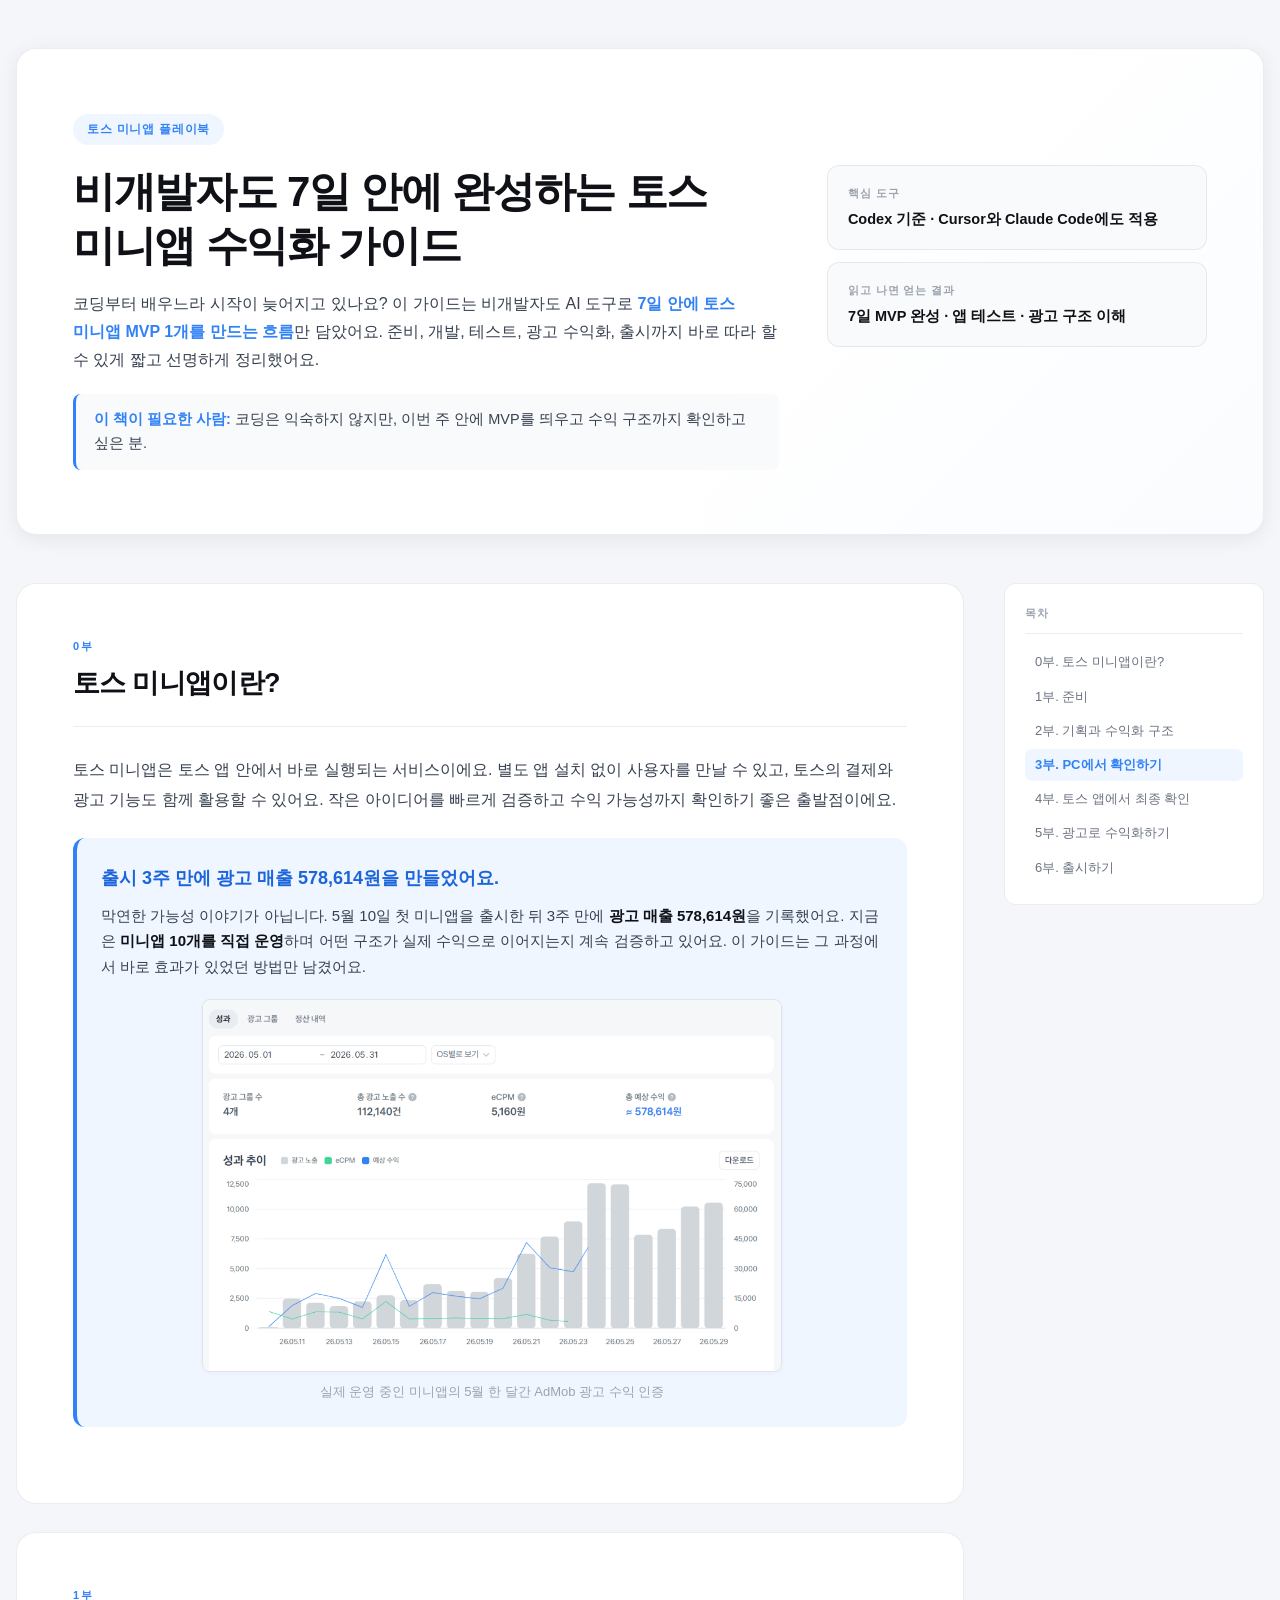
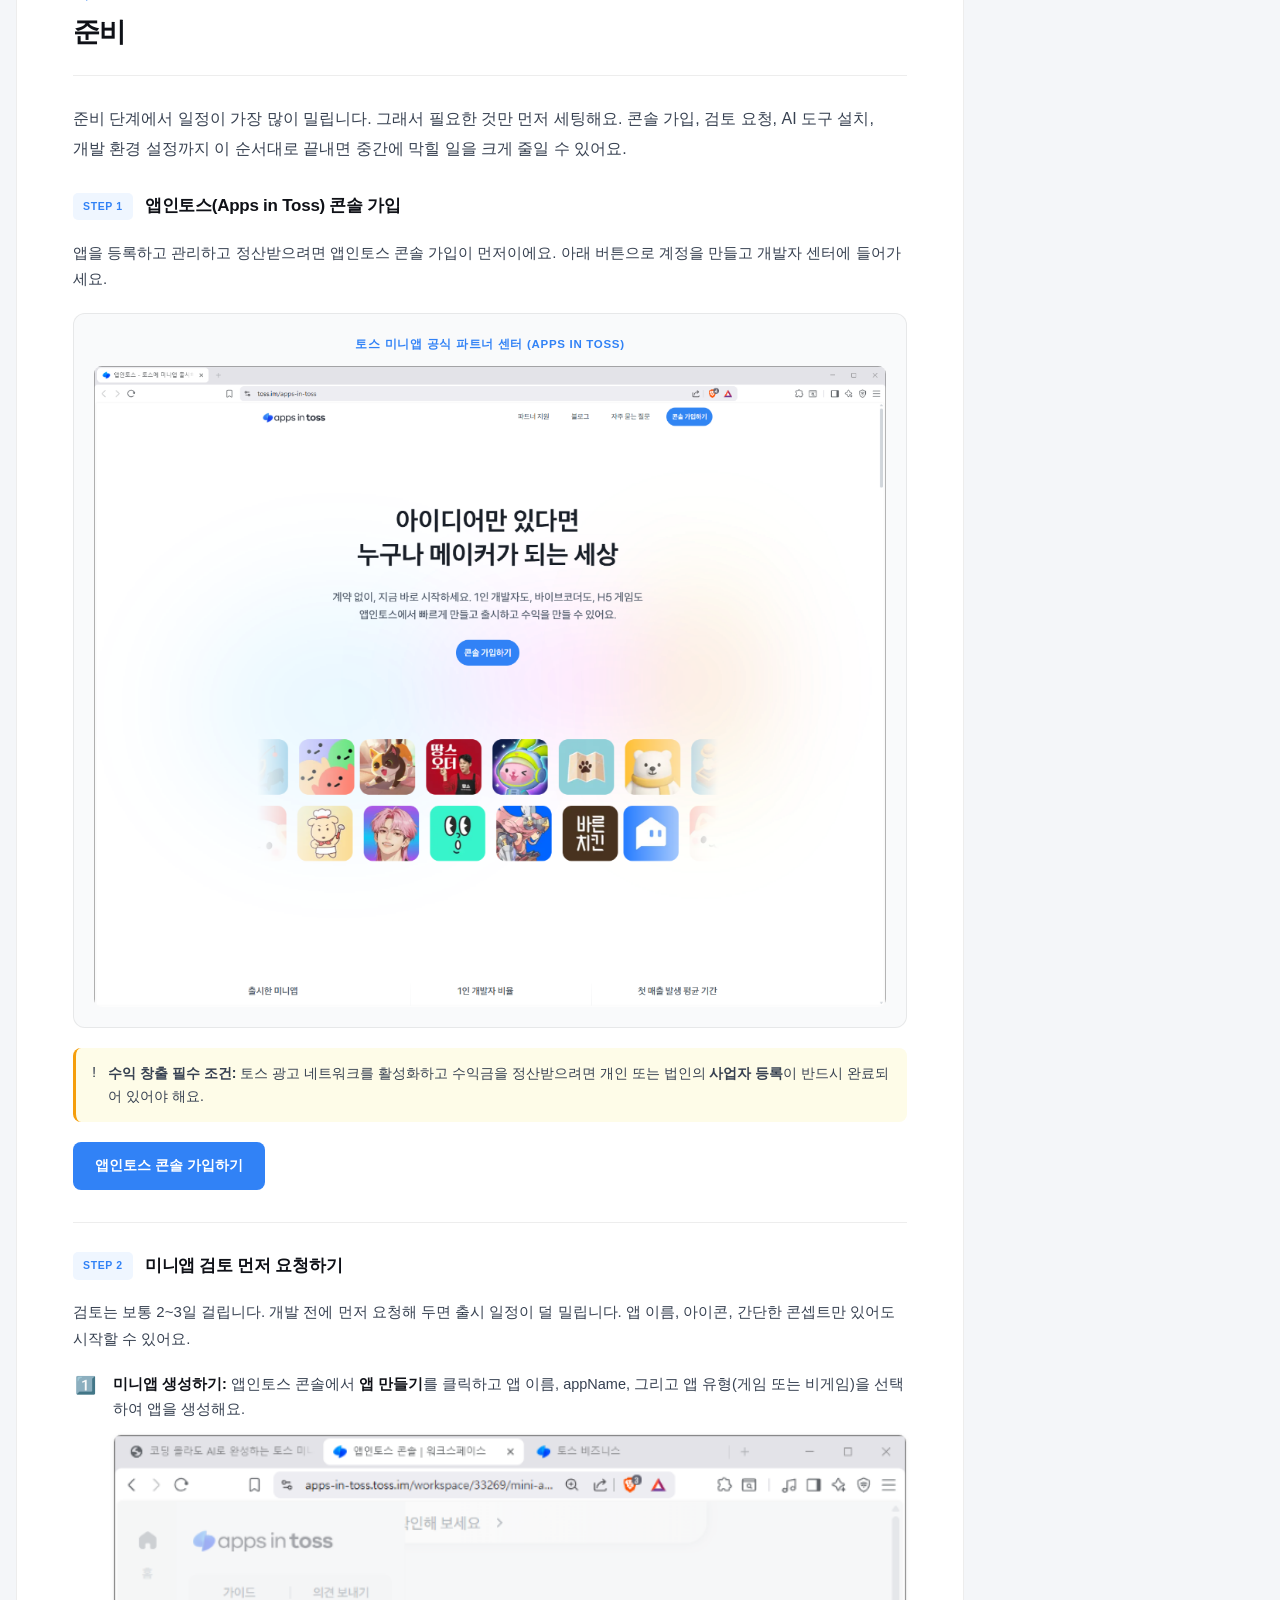
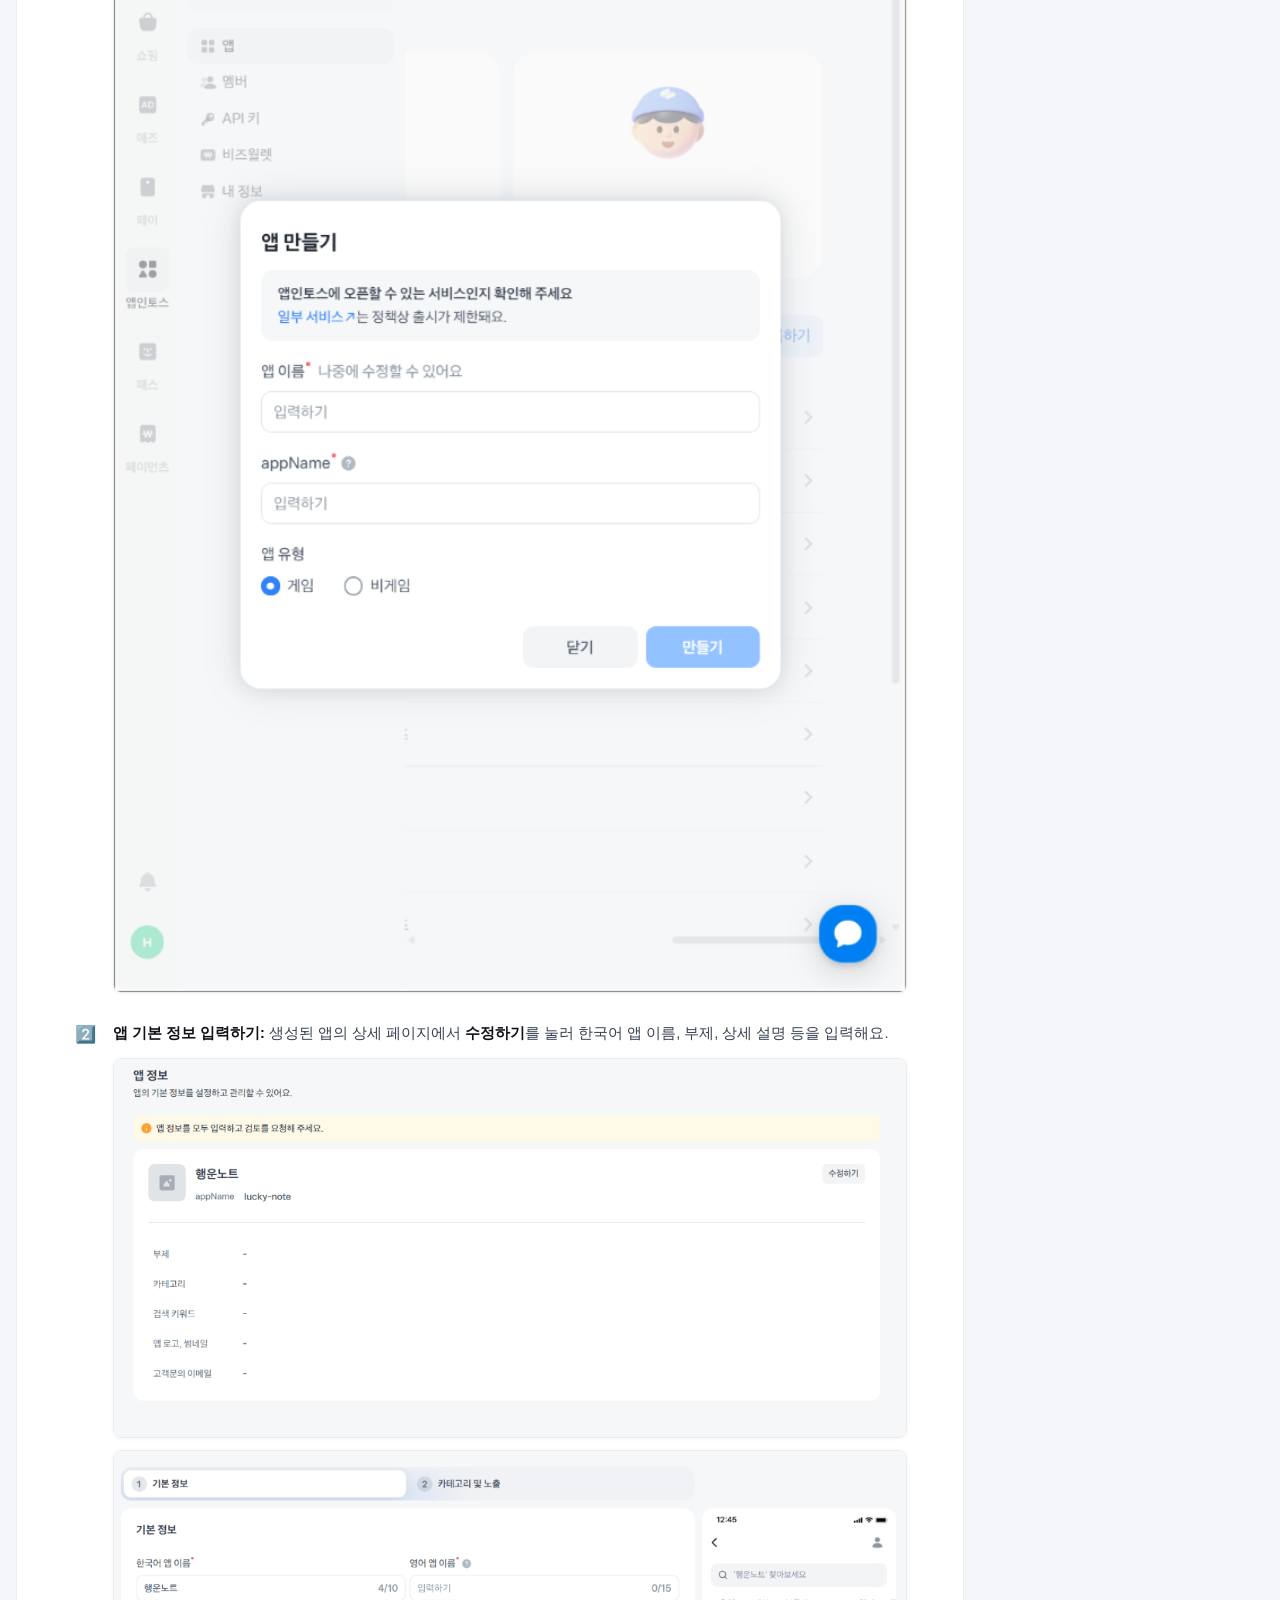
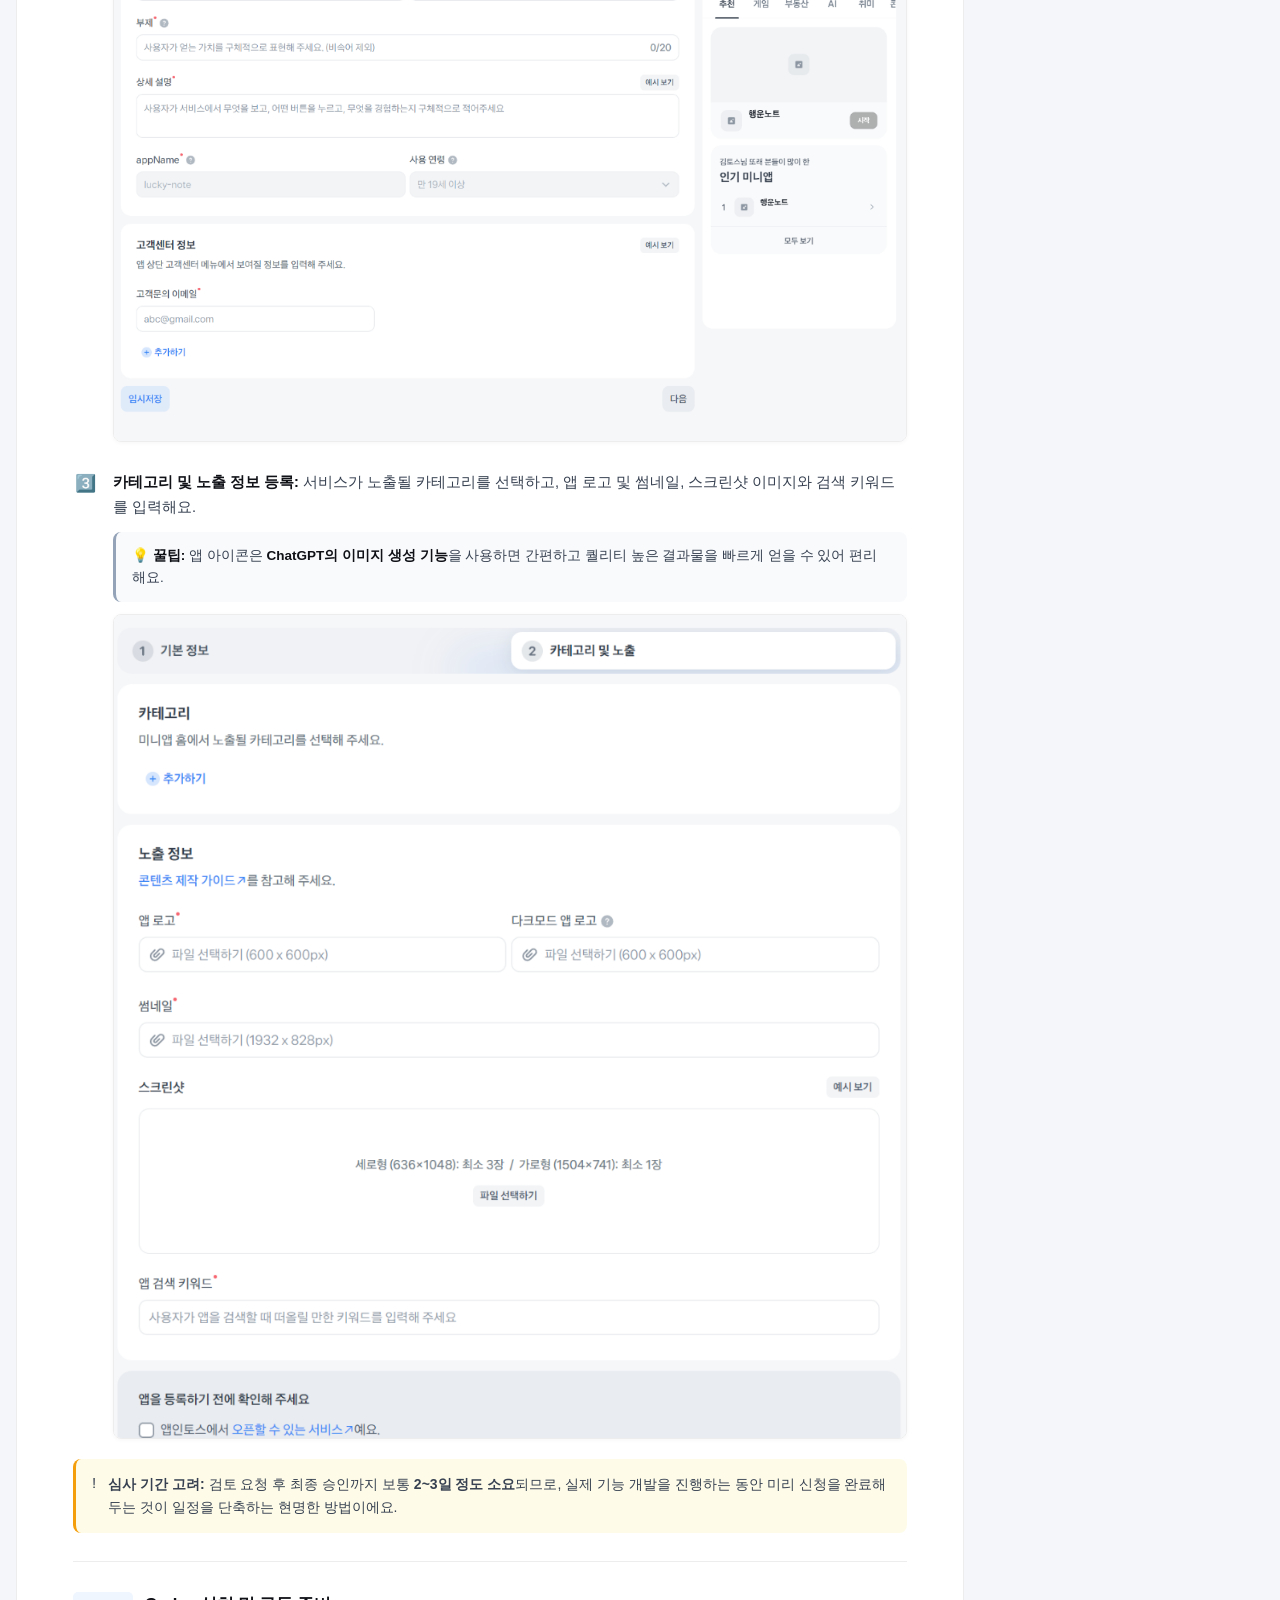
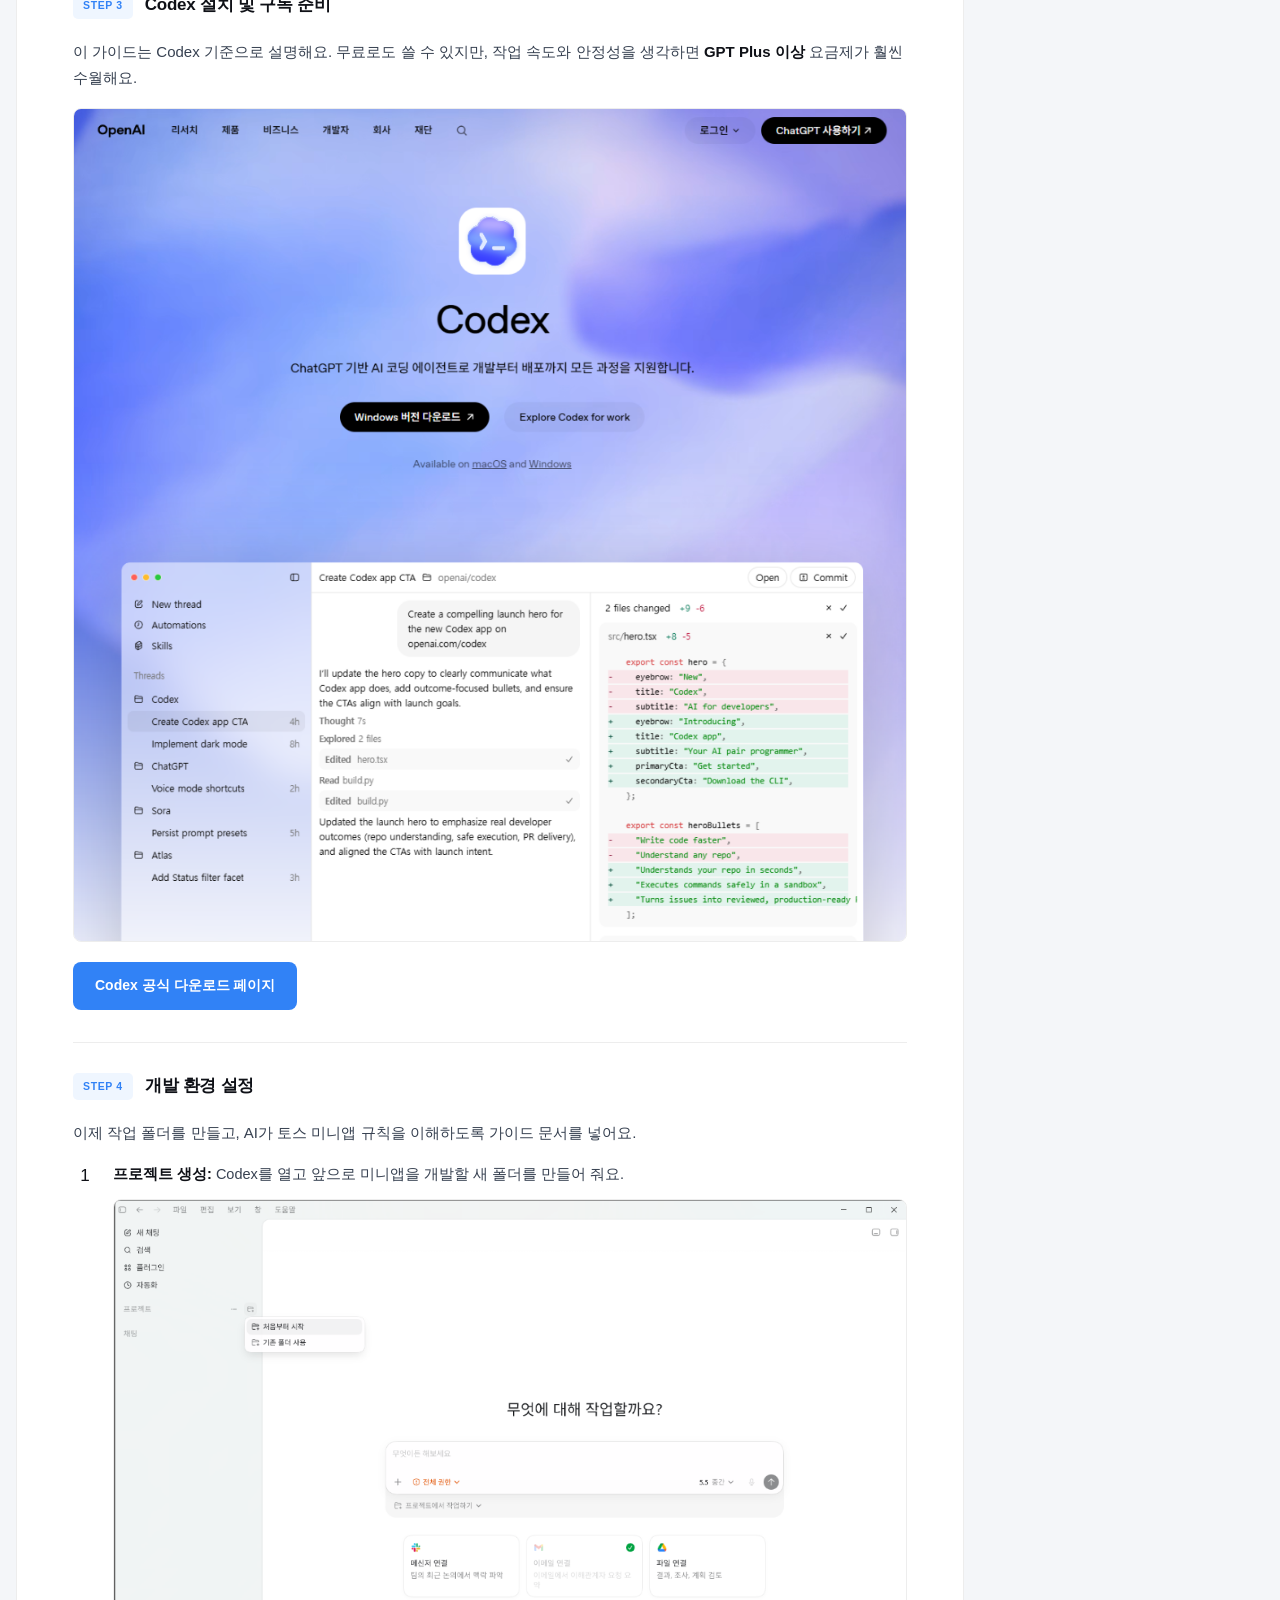
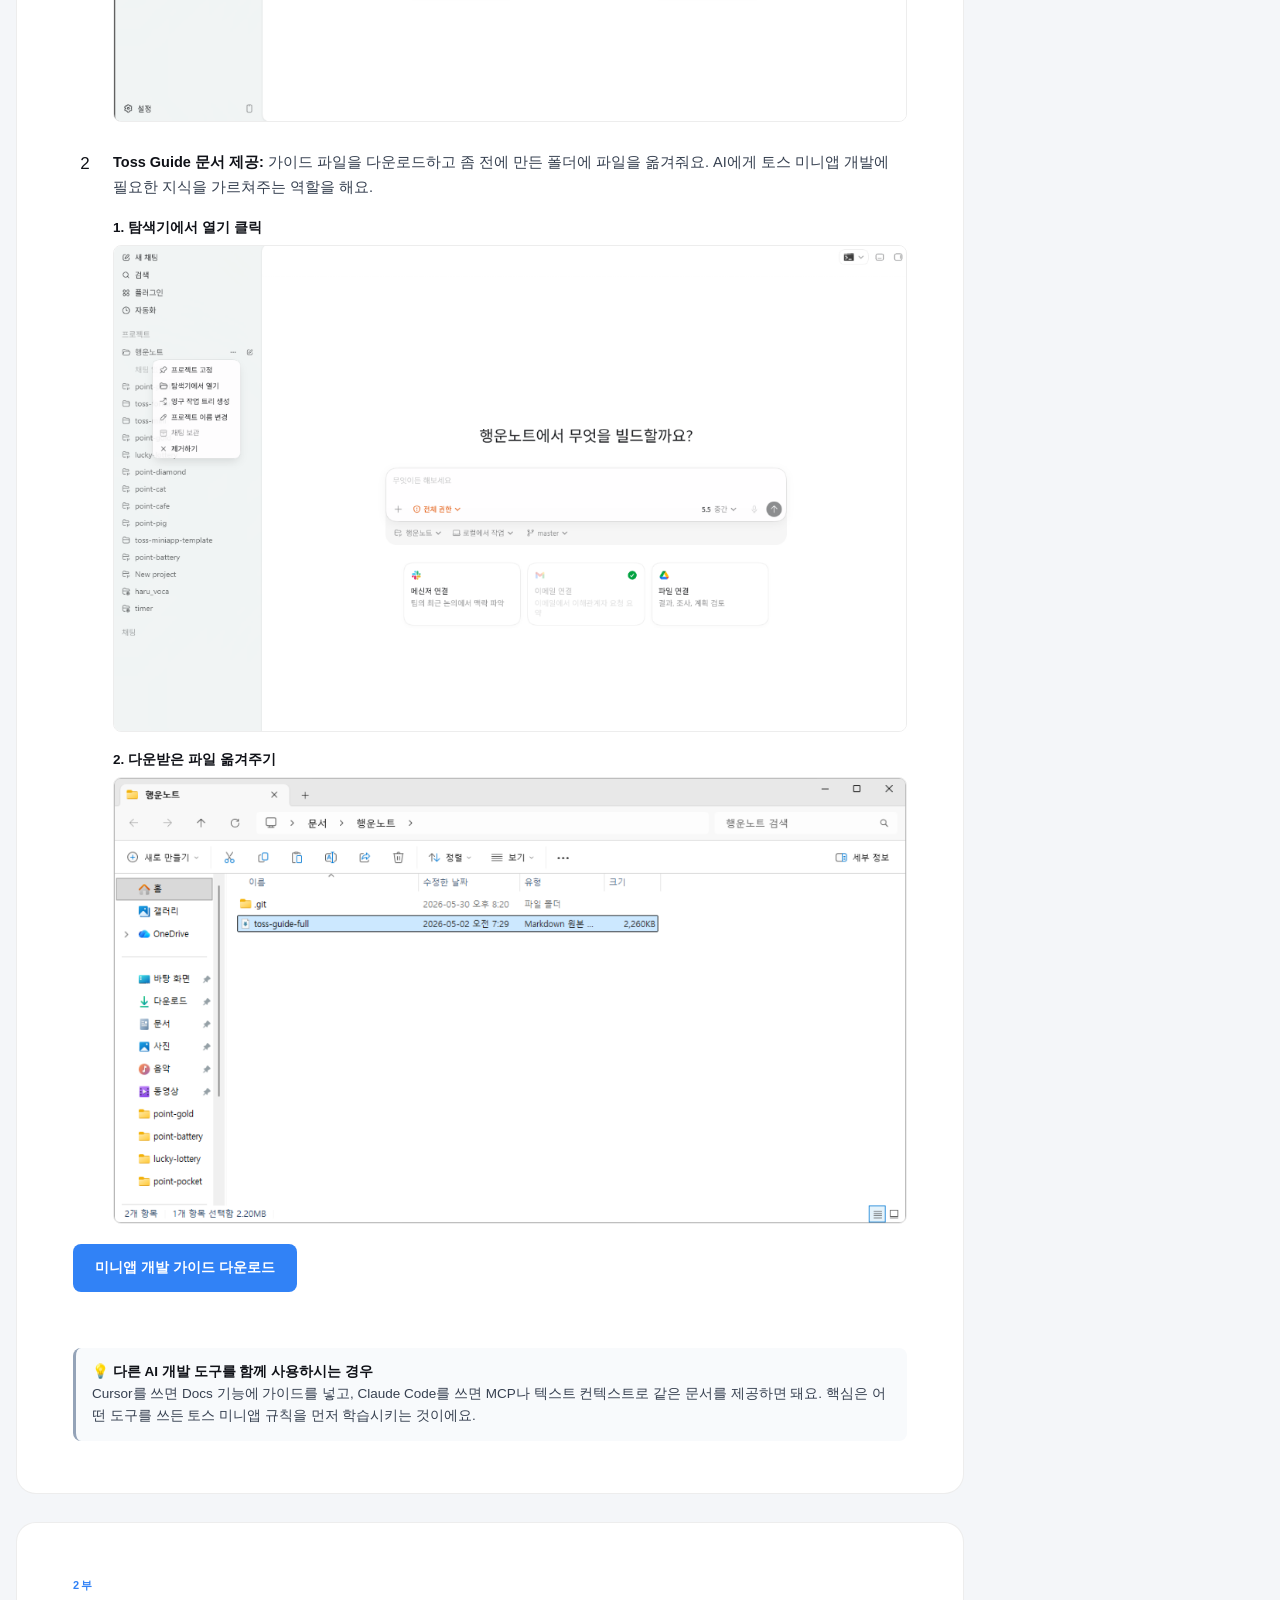
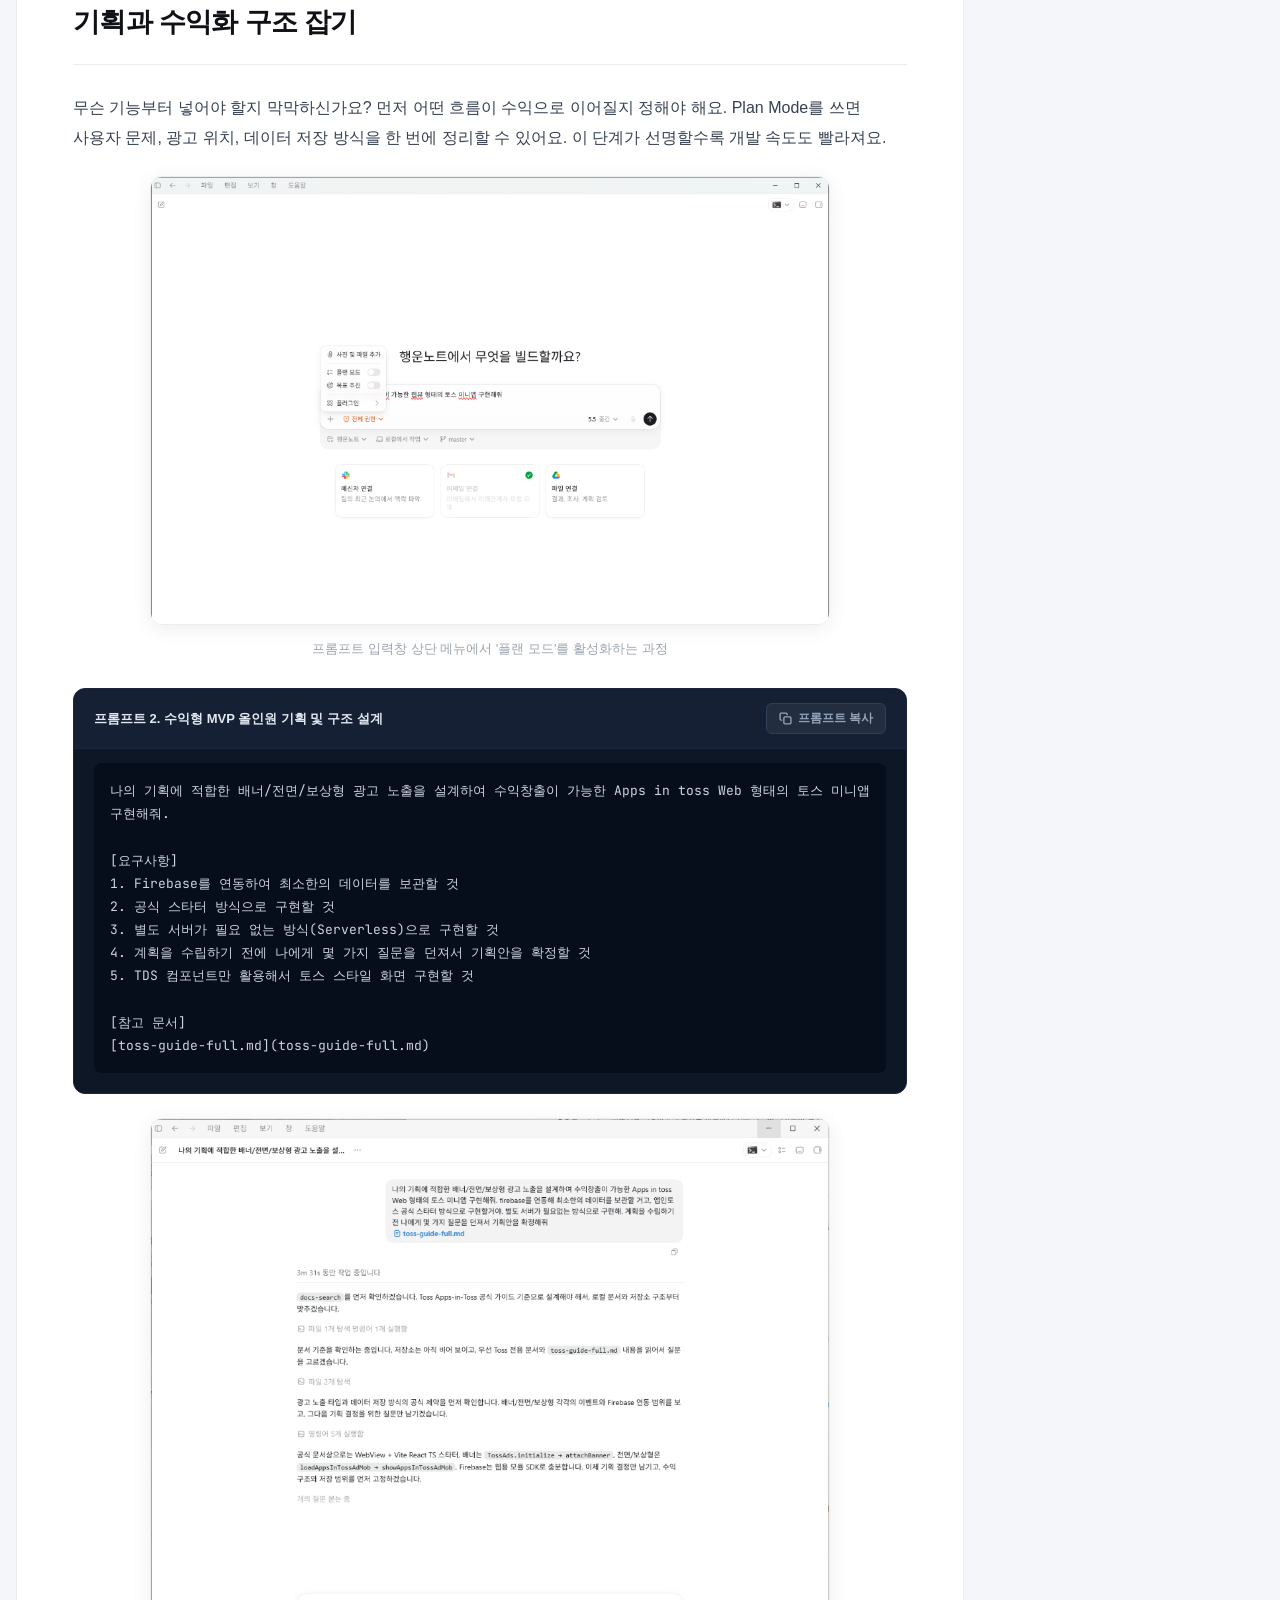
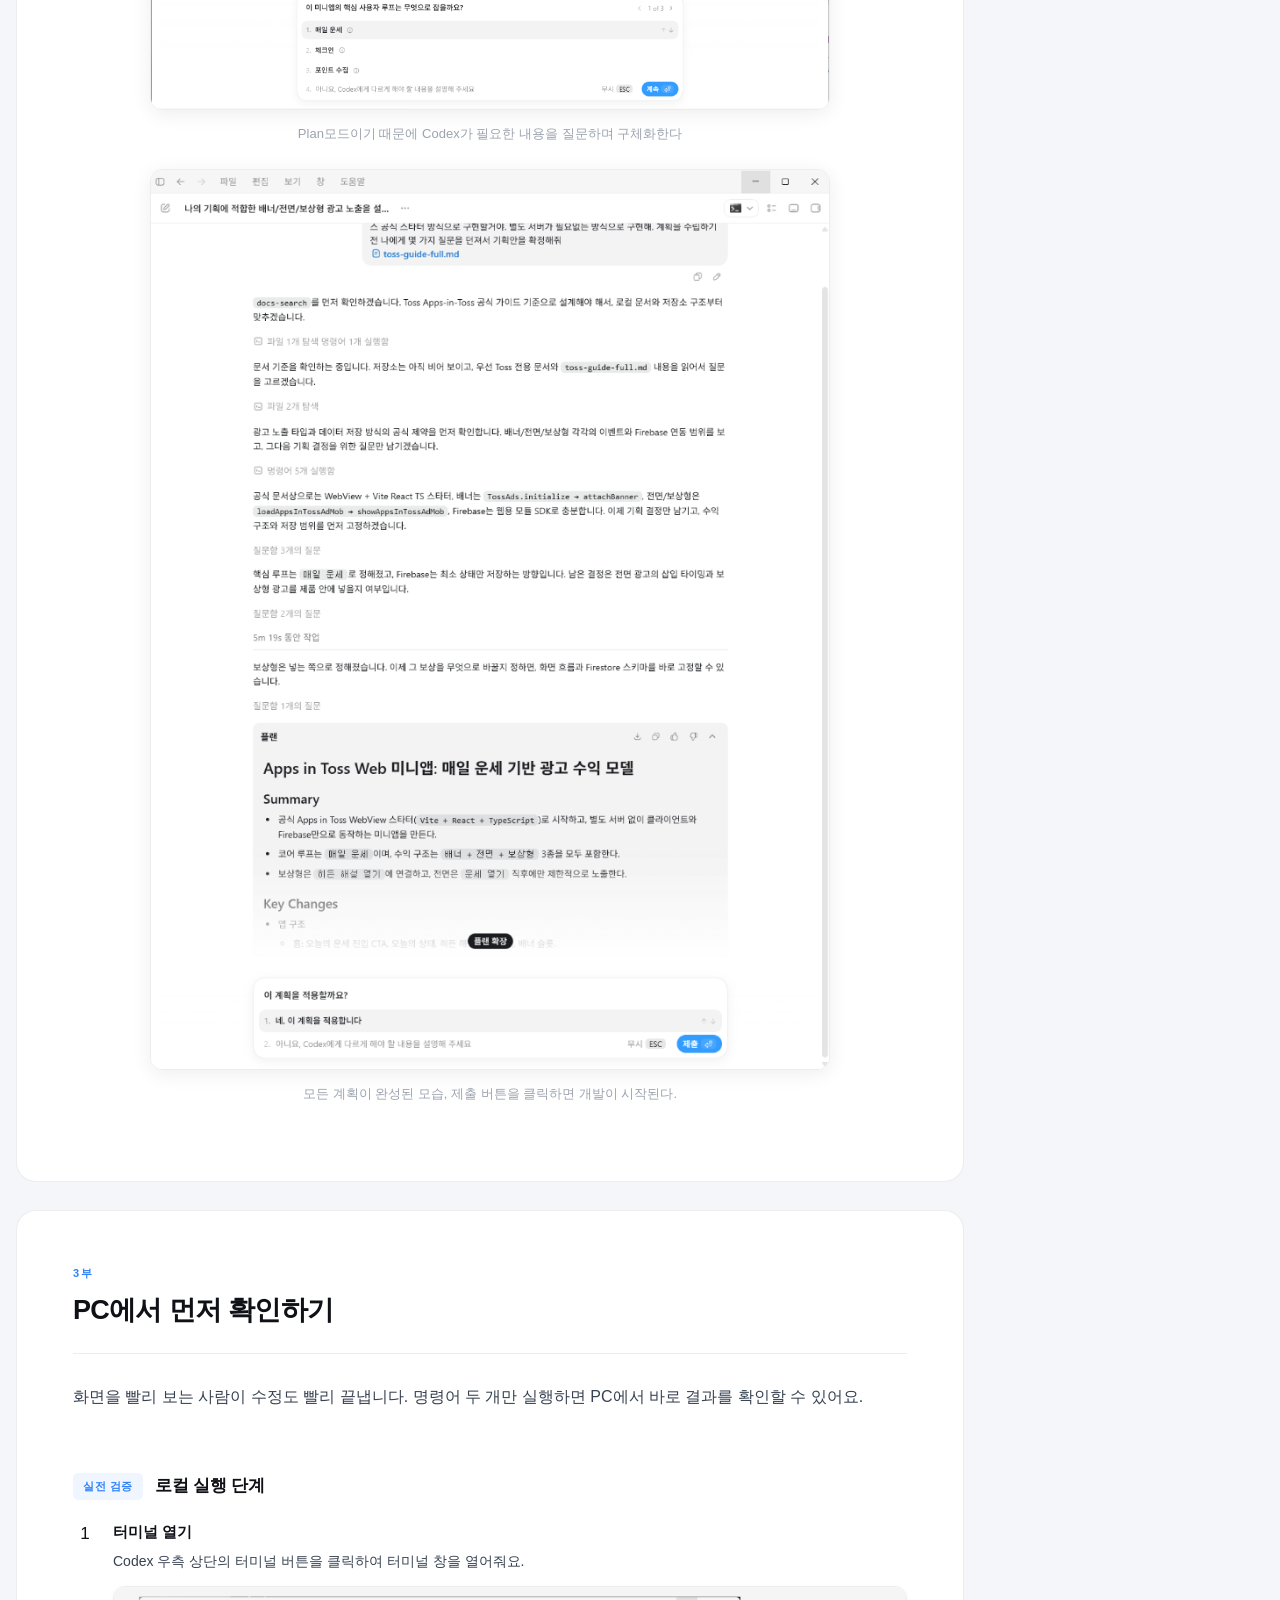
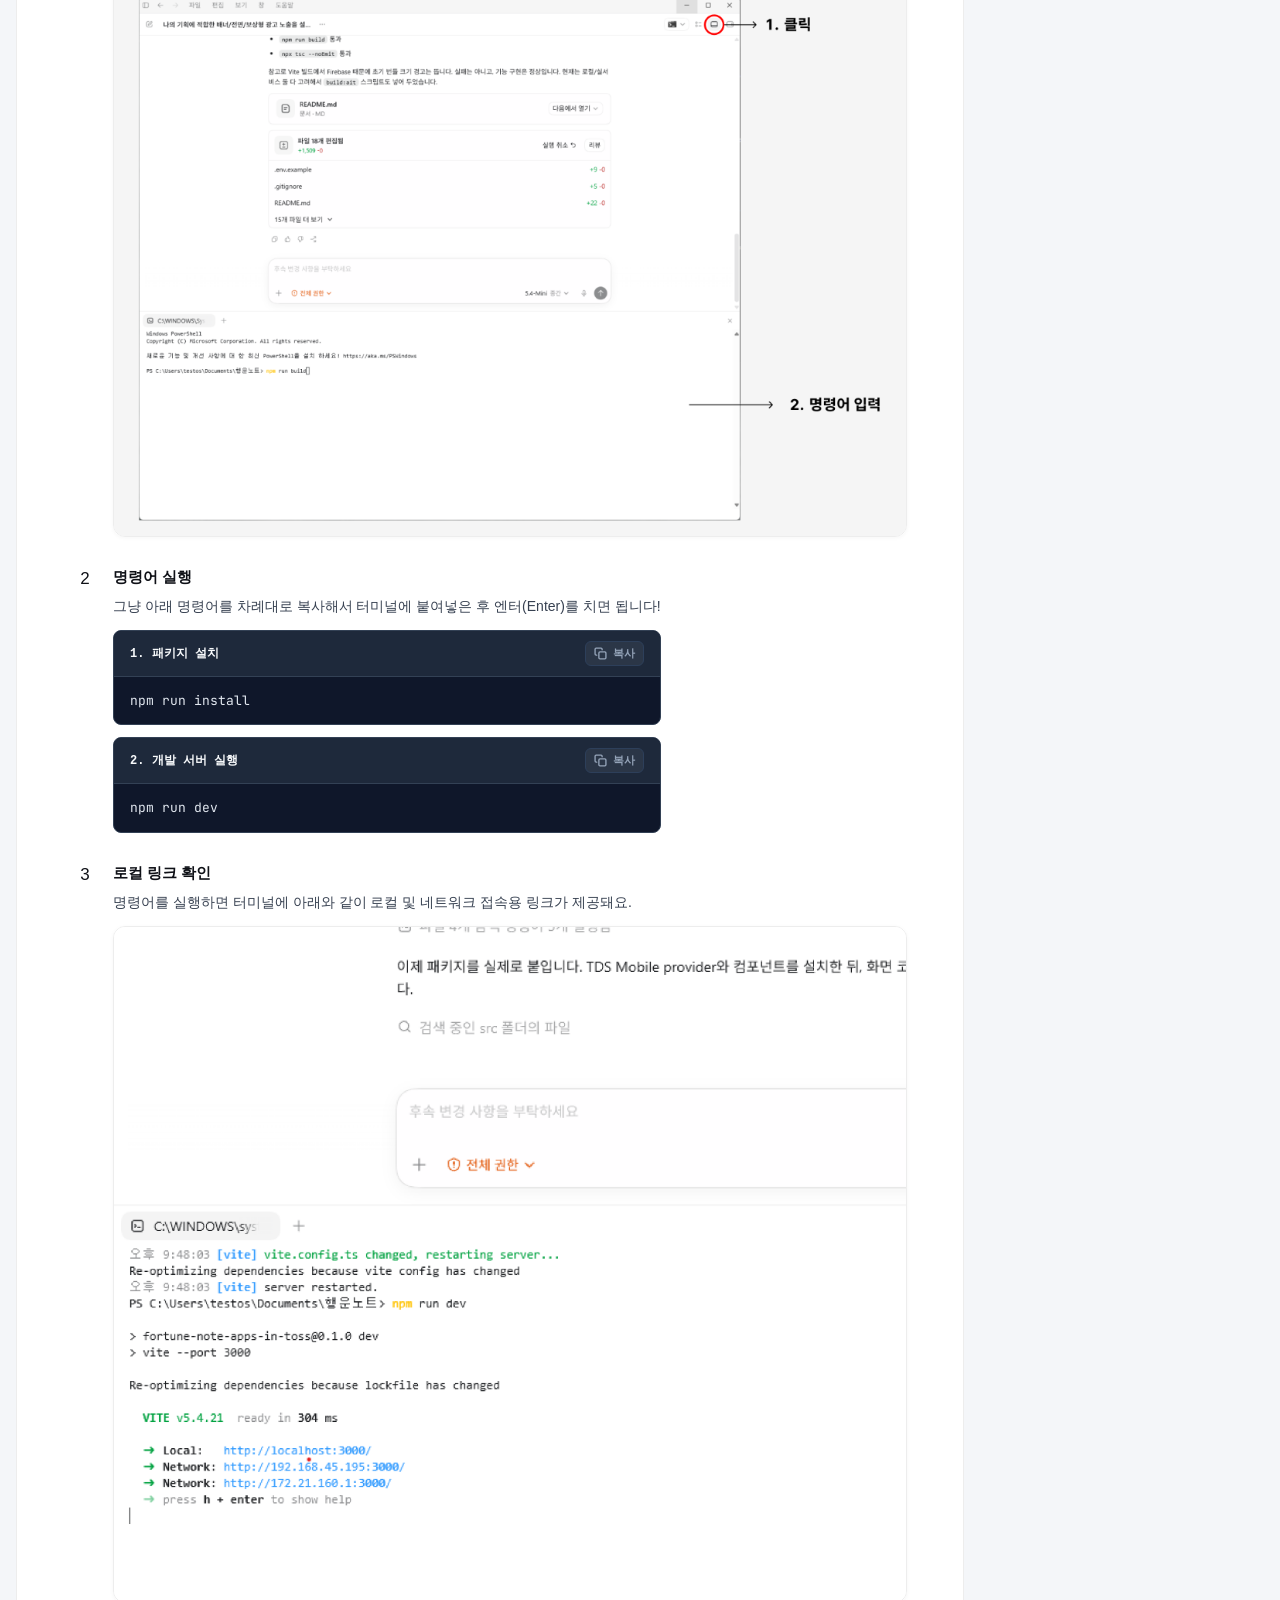
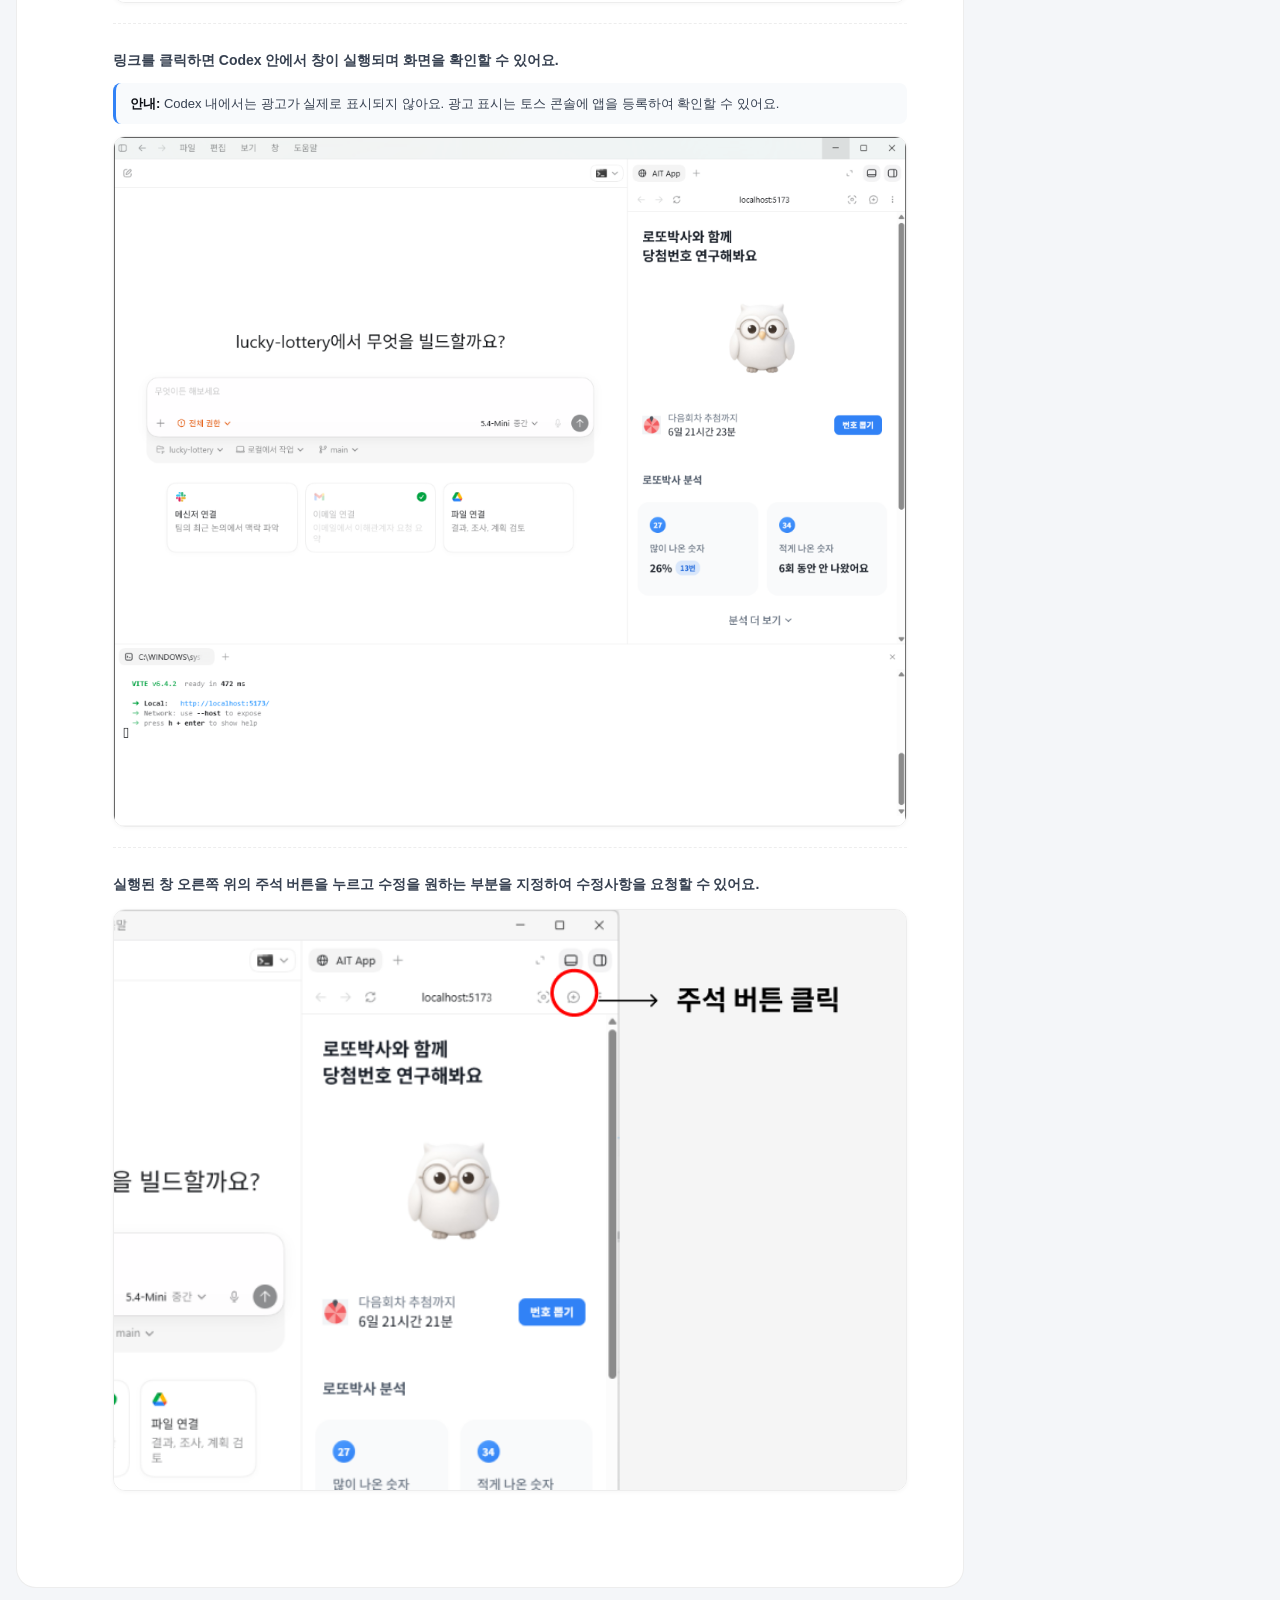
==== index.html @ 247f5a4c "first commit" ====
﻿<!doctype html>
<html lang="ko">

<head>
  <meta charset="UTF-8" />
  <meta name="viewport" content="width=device-width, initial-scale=1.0" />
  <title>비개발자도 7일 안에 완성하는 토스 미니앱 수익화 가이드</title>
  <meta name="description"
    content="비개발자와 1인 창업가를 위한 토스 미니앱 실전 가이드. AI 코딩 도구로 MVP를 만들고, 검토 요청, 테스트, 광고 수익화, 출시까지 한 번에 따라갑니다." />
  <link rel="preconnect" href="https://fonts.googleapis.com" />
  <link rel="preconnect" href="https://fonts.gstatic.com" crossorigin />
  <link rel="stylesheet" href="css/style.css" />
</head>

<body>
  <div id="scroll-progress"></div>
  <div class="page-shell">
    <header class="hero">
      <div class="eyebrow">토스 미니앱 플레이북</div>
      <div class="hero-grid">
        <div>
          <h1>비개발자도 7일 안에 완성하는 토스 미니앱 수익화 가이드</h1>
          <p>
            코딩부터 배우느라 시작이 늦어지고 있나요? 이 가이드는 비개발자도 AI 도구로 <strong>7일 안에 토스 미니앱 MVP 1개를 만드는 흐름</strong>만 담았어요. 준비, 개발, 테스트, 광고 수익화, 출시까지 바로 따라 할 수 있게 짧고 선명하게 정리했어요.
          </p>
          <div class="notice">
            <strong>이 책이 필요한 사람:</strong> 코딩은 익숙하지 않지만, 이번 주 안에 MVP를 띄우고 수익 구조까지 확인하고 싶은 분.
          </div>

        </div>
        <div class="hero-meta">
          <div class="meta-card">
            <div class="meta-label">핵심 도구</div>
            <div class="meta-value">Codex 기준 · Cursor와 Claude Code에도 적용</div>
          </div>
          <div class="meta-card">
            <div class="meta-label">읽고 나면 얻는 결과</div>
            <div class="meta-value">7일 MVP 완성 · 앱 테스트 · 광고 구조 이해</div>
          </div>
        </div>
      </div>
    </header>

    <div class="layout">
      <main class="content">

        <section class="chapter" id="part-0">
          <div class="chapter-header">
            <div class="chapter-number">0부</div>
            <h2>토스 미니앱이란?</h2>
          </div>
          <p>
            토스 미니앱은 토스 앱 안에서 바로 실행되는 서비스이에요. 별도 앱 설치 없이 사용자를 만날 수 있고, 토스의 결제와 광고 기능도 함께 활용할 수 있어요. 작은 아이디어를 빠르게 검증하고 수익 가능성까지 확인하기 좋은 출발점이에요.
          </p>

          <!-- 미니앱 수익화 후킹 추가 -->
          <div class="revenue-highlight"
            style="margin: 24px 0; padding: 24px; background-color: var(--brand-primary-light); border-radius: var(--radius-md); border-left: 4px solid var(--brand-primary);">
            <p style="margin-top: 0; font-weight: 700; color: var(--brand-primary-dark); font-size: 18px;">
              출시 3주 만에 광고 매출 578,614원을 만들었어요.
            </p>
            <p style="font-size: 15px; color: var(--text-secondary); margin-top: 8px; line-height: 1.7;">
              막연한 가능성 이야기가 아닙니다. 5월 10일 첫 미니앱을 출시한 뒤 3주 만에 <strong>광고 매출 578,614원</strong>을 기록했어요. 지금은 <strong>미니앱 10개를 직접 운영</strong>하며 어떤 구조가 실제 수익으로 이어지는지 계속 검증하고 있어요. 이 가이드는 그 과정에서 바로 효과가 있었던 방법만 남겼어요.
            </p>
            <div style="margin-top: 20px; text-align: center;">
              <img src="images/revenue.png" alt="5월 미니앱 광고 수익 대시보드"
                style="max-width: 100%; width: 580px; border-radius: var(--radius-sm); border: 1px solid var(--border-color); box-shadow: var(--shadow-sm); display: block; margin: 0 auto 8px;">
              <span style="display: block; font-size: 13px; color: var(--text-muted); font-weight: 500;">실제 운영 중인 미니앱의
                5월 한 달간 AdMob 광고 수익 인증</span>
            </div>
          </div>

        </section>

        <section class="chapter" id="part-1">
          <div class="chapter-header">
            <div class="chapter-number">1부</div>
            <h2>준비</h2>
          </div>
          <p>
            준비 단계에서 일정이 가장 많이 밀립니다. 그래서 필요한 것만 먼저 세팅해요. 콘솔 가입, 검토 요청, AI 도구 설치, 개발 환경 설정까지 이 순서대로 끝내면 중간에 막힐 일을 크게 줄일 수 있어요.
          </p>


          <div class="step-card">
            <div class="step-header">
              <span class="step-badge">STEP 1</span>
              <h3>앱인토스(Apps in Toss) 콘솔 가입</h3>
            </div>
            <div class="step-body">
              <p>앱을 등록하고 관리하고 정산받으려면 앱인토스 콘솔 가입이 먼저이에요. 아래 버튼으로 계정을 만들고 개발자 센터에 들어가세요.</p>

              <div class="image-placeholder" style="margin: 20px 0;">
                <div class="image-placeholder-title">토스 미니앱 공식 파트너 센터 (Apps in Toss)</div>
                <img src="images/apps-in-toss.png" alt="토스 미니앱 공식 웹사이트 화면" style="max-width: 100%; border-radius: 8px;">
              </div>



              <div class="warning-callout">
                <span class="emoji">!</span>
                <div>
                  <strong>수익 창출 필수 조건:</strong> 토스 광고 네트워크를 활성화하고 수익금을 정산받으려면 개인 또는 법인의 <strong>사업자 등록</strong>이 반드시
                  완료되어 있어야 해요.
                </div>

              </div>
              <div class="step-action">
                <a href="https://toss.im/apps-in-toss" target="_blank" class="web-btn">앱인토스 콘솔 가입하기</a>
              </div>
            </div>
          </div>

          <div class="step-card">
            <div class="step-header">
              <span class="step-badge">STEP 2</span>
              <h3>미니앱 검토 먼저 요청하기</h3>
            </div>
            <div class="step-body">
              <p>검토는 보통 2~3일 걸립니다. 개발 전에 먼저 요청해 두면 출시 일정이 덜 밀립니다. 앱 이름, 아이콘, 간단한 콘셉트만 있어도 시작할 수 있어요.</p>

              <div class="setup-details" style="margin-top: 20px;">
                <div class="setup-item">
                  <div class="setup-icon">1️⃣</div>
                  <div class="setup-text">
                    <strong>미니앱 생성하기:</strong> 앱인토스 콘솔에서 <strong>앱 만들기</strong>를 클릭하고 앱 이름, appName, 그리고 앱 유형(게임 또는 비게임)을 선택하여 앱을 생성해요.
                    <div style="margin-top: 12px; text-align: center;">
                      <img src="images/review-step-1.png" alt="앱 만들기 팝업창" style="max-width: 100%; border-radius: 8px; border: 1px solid var(--border-color); box-shadow: var(--shadow-sm);">
                    </div>
                  </div>
                </div>

                <div class="setup-item">
                  <div class="setup-icon">2️⃣</div>
                  <div class="setup-text">
                    <strong>앱 기본 정보 입력하기:</strong> 생성된 앱의 상세 페이지에서 <strong>수정하기</strong>를 눌러 한국어 앱 이름, 부제, 상세 설명 등을 입력해요.
                    <div style="margin-top: 12px; text-align: center;">
                      <img src="images/review-step-2.png" alt="앱 정보 상세" style="max-width: 100%; border-radius: 8px; border: 1px solid var(--border-color); box-shadow: var(--shadow-sm); margin-bottom: 12px;">
                      <img src="images/review-step-3.png" alt="앱 기본 정보 입력" style="max-width: 100%; border-radius: 8px; border: 1px solid var(--border-color); box-shadow: var(--shadow-sm);">
                    </div>
                  </div>
                </div>

                <div class="setup-item">
                  <div class="setup-icon">3️⃣</div>
                  <div class="setup-text">
                    <strong>카테고리 및 노출 정보 등록:</strong> 서비스가 노출될 카테고리를 선택하고, 앱 로고 및 썸네일, 스크린샷 이미지와 검색 키워드를 입력해요.
                    <div class="tip-box" style="margin: 12px 0;">
                      <strong>💡 꿀팁:</strong> 앱 아이콘은 <strong>ChatGPT의 이미지 생성 기능</strong>을 사용하면 간편하고 퀄리티 높은 결과물을 빠르게 얻을 수 있어 편리해요.
                    </div>
                    <div style="margin-top: 12px; text-align: center;">
                      <img src="images/review-step-4.png" alt="카테고리 및 노출 정보 등록" style="max-width: 100%; border-radius: 8px; border: 1px solid var(--border-color); box-shadow: var(--shadow-sm);">
                    </div>
                  </div>
                </div>
              </div>

              <div class="warning-callout" style="margin-top: 20px;">
                <span class="emoji">!</span>
                <div>
                  <strong>심사 기간 고려:</strong> 검토 요청 후 최종 승인까지 보통 <strong>2~3일 정도 소요</strong>되므로, 실제 기능 개발을 진행하는 동안 미리 신청을 완료해 두는 것이 일정을 단축하는 현명한 방법이에요.
                </div>
              </div>
            </div>
          </div>

          <div class="step-card">
            <div class="step-header">
              <span class="step-badge">STEP 3</span>
              <h3>Codex 설치 및 구독 준비</h3>
            </div>
            <div class="step-body">
              <p>이 가이드는 Codex 기준으로 설명해요. 무료로도 쓸 수 있지만, 작업 속도와 안정성을 생각하면 <strong>GPT Plus 이상</strong> 요금제가 훨씬 수월해요.</p>

              <div class="step-image" style="margin: 16px 0;">
                <img src="images/codex-landing.png" alt="Codex 설치 화면"
                  style="max-width: 100%; border-radius: 8px; border: 1px solid var(--border-color); display: block;">
              </div>

              <div class="step-action">
                <a href="https://openai.com/ko-KR/codex/" target="_blank" class="web-btn">Codex 공식 다운로드 페이지</a>
              </div>
            </div>
          </div>

          <div class="step-card">
            <div class="step-header">
              <span class="step-badge">STEP 4</span>
              <h3>개발 환경 설정</h3>
            </div>
            <div class="step-body">
              <p>이제 작업 폴더를 만들고, AI가 토스 미니앱 규칙을 이해하도록 가이드 문서를 넣어요.</p>

              <div class="setup-details">
                <div class="setup-item">
                <div class="setup-icon">1</div>
                  <div class="setup-text">
                    <strong>프로젝트 생성:</strong> Codex를 열고 앞으로 미니앱을 개발할 새 폴더를 만들어 줘요.
                    <div class="setup-image" style="margin-top: 12px;">
                      <img src="images/codex-project-setup.png" alt="Codex 프로젝트 생성"
                        style="max-width: 100%; border-radius: 8px; border: 1px solid var(--border-color); display: block;">
                    </div>
                  </div>
                </div>
                <div class="setup-item">
                <div class="setup-icon">2</div>
                  <div class="setup-text">
                    <strong>Toss Guide 문서 제공:</strong> 가이드 파일을 다운로드하고 좀 전에 만든 폴더에 파일을 옮겨줘요. AI에게 토스 미니앱 개발에 필요한 지식을
                    가르쳐주는 역할을 해요.

                    <div class="setup-steps" style="margin-top: 16px; display: grid; gap: 16px;">
                      <div class="setup-substep">
                        <div
                          style="font-weight: 700; margin-bottom: 6px; font-size: 13.5px; color: var(--text-primary);">
                          1. 탐색기에서 열기 클릭</div>
                        <img src="images/codex-open-explorer.png" alt="탐색기에서 열기 클릭"
                          style="max-width: 100%; border-radius: 8px; border: 1px solid var(--border-color); display: block;">
                      </div>

                      <div class="setup-substep">
                        <div
                          style="font-weight: 700; margin-bottom: 6px; font-size: 13.5px; color: var(--text-primary);">
                          2. 다운받은 파일 옮겨주기</div>
                        <img src="images/copy-guide-file.png" alt="다운받은 파일 옮겨주기"
                          style="max-width: 100%; border-radius: 8px; border: 1px solid var(--border-color); display: block;">
                      </div>
                    </div>
                  </div>
                </div>
              </div>

              <div class="step-action">
                <a href="toss-guide-full.zip" download="toss-guide-full.zip" class="web-btn">미니앱 개발 가이드 다운로드</a>
              </div>
            </div>
          </div>

          <div class="tip-box" style="margin-top: 24px;">
            <strong>💡 다른 AI 개발 도구를 함께 사용하시는 경우</strong><br />
            Cursor를 쓰면 Docs 기능에 가이드를 넣고, Claude Code를 쓰면 MCP나 텍스트 컨텍스트로 같은 문서를 제공하면 돼요. 핵심은 어떤 도구를 쓰든 토스 미니앱 규칙을 먼저 학습시키는 것이에요.
          </div>



        </section>

        <section class="chapter" id="part-2">
          <div class="chapter-header">
            <div class="chapter-number">2부</div>
            <h2>기획과 수익화 구조 잡기</h2>
          </div>
          <p>
            무슨 기능부터 넣어야 할지 막막하신가요? 먼저 어떤 흐름이 수익으로 이어질지 정해야 해요. Plan Mode를 쓰면 사용자 문제, 광고 위치, 데이터 저장 방식을 한 번에 정리할 수 있어요. 이 단계가 선명할수록 개발 속도도 빨라져요.
          </p>

          <div class="step-image" style="margin: 24px 0; text-align: center;">
            <img src="images/codex-plan-mode.png" alt="Codex 플랜 모드 활성화 예시"
              style="width: 100%; max-width: 680px; border-radius: var(--radius-md); box-shadow: var(--shadow-md); border: 1px solid var(--border-color); display: block; margin: 0 auto 12px;">
            <span style="display: block; font-size: 13px; color: var(--text-muted); font-weight: 500;">프롬프트 입력창 상단 메뉴에서
              '플랜 모드'를 활성화하는 과정</span>
          </div>

          <div class="prompt-card">
            <div class="prompt-header">
              <h3 class="prompt-title">프롬프트 2. 수익형 MVP 올인원 기획 및 구조 설계</h3>
              <button class="copy-button" data-copy-target="prompt-2">프롬프트 복사</button>
            </div>

            <pre id="prompt-2">나의 기획에 적합한 배너/전면/보상형 광고 노출을 설계하여 수익창출이 가능한 Apps in toss Web 형태의 토스 미니앱 구현해줘.

[요구사항]
1. Firebase를 연동하여 최소한의 데이터를 보관할 것
2. 공식 스타터 방식으로 구현할 것
3. 별도 서버가 필요 없는 방식(Serverless)으로 구현할 것
4. 계획을 수립하기 전에 나에게 몇 가지 질문을 던져서 기획안을 확정할 것
5. TDS 컴포넌트만 활용해서 토스 스타일 화면 구현할 것

[참고 문서]
[toss-guide-full.md](toss-guide-full.md)</pre>

          </div>

          <div class="step-image" style="margin: 24px 0; text-align: center;">
            <img src="images/codex-plan-mode-question.png" alt="Codex 플랜 모드 질문 예시"
              style="width: 100%; max-width: 680px; border-radius: var(--radius-md); box-shadow: var(--shadow-md); border: 1px solid var(--border-color); display: block; margin: 0 auto 12px;">
            <span style="display: block; font-size: 13px; color: var(--text-muted); font-weight: 500;">Plan모드이기 때문에
              Codex가 필요한 내용을 질문하며 구체화한다</span>
          </div>

          <div class="step-image" style="margin: 24px 0; text-align: center;">
            <img src="images/codex-plan-mode-finished.png" alt="Codex 플랜 모드 수립 완료 예시"
              style="width: 100%; max-width: 680px; border-radius: var(--radius-md); box-shadow: var(--shadow-md); border: 1px solid var(--border-color); display: block; margin: 0 auto 12px;">
            <span style="display: block; font-size: 13px; color: var(--text-muted); font-weight: 500;">모든 계획이 완성된 모습, 제출
              버튼을 클릭하면 개발이 시작된다.</span>
          </div>
        </section>

        <section class="chapter" id="part-3">
          <div class="chapter-header">
            <div class="chapter-number">3부</div>
            <h2>PC에서 먼저 확인하기</h2>
          </div>
          <p>
            화면을 빨리 보는 사람이 수정도 빨리 끝냅니다. 명령어 두 개만 실행하면 PC에서 바로 결과를 확인할 수 있어요.
          </p>

          <!-- 화면 확인 단계 추가 -->
          <div class="step-card" style="margin-top: 32px;">
            <div class="step-header">
              <span class="step-badge">실전 검증</span>
              <h3>로컬 실행 단계</h3>
            </div>
            <div class="step-body">
              <div class="setup-details">
                <div class="setup-item">
                  <div class="setup-icon">1</div>
              <div class="setup-text">
                <strong>터미널 열기</strong>
                    <p style="margin-top: 4px; font-size: 14px; color: var(--text-secondary);">
                      Codex 우측 상단의 터미널 버튼을 클릭하여 터미널 창을 열어줘요.
                    </p>
                    <div style="margin-top: 12px; text-align: center;">
                      <img src="images/codex-terminal.png" alt="Codex 터미널 실행 화면"
                        style="max-width: 100%; width: 680px; border-radius: var(--radius-md); box-shadow: var(--shadow-sm); border: 1px solid var(--border-color); display: block; margin: 0 auto;">
                    </div>
                  </div>
                </div>

                <div class="setup-item">
                  <div class="setup-icon">2</div>
                  <div class="setup-text">
                    <strong>명령어 실행</strong>
                    <p style="margin-top: 4px; font-size: 14px; color: var(--text-secondary);">
                      그냥 아래 명령어를 차례대로 복사해서 터미널에 붙여넣은 후 엔터(Enter)를 치면 됩니다!
                    </p>

                    <div style="margin-top: 12px; display: grid; gap: 12px;">
                      <div
                        style="background: #0f172a; border: 1px solid #334155; border-radius: 8px; overflow: hidden;">
                        <div
                          style="display: flex; justify-content: space-between; align-items: center; padding: 10px 16px; background: #1e293b; border-bottom: 1px solid #334155;">
                          <span style="font-size: 12px; font-weight: 700; color: #f8fafc; font-family: monospace;">1.
                            패키지 설치</span>
                          <button class="copy-button" data-copy-target="cmd-install"
                            style="padding: 4px 8px; font-size: 11px;">복사</button>
                        </div>
                        <pre id="cmd-install"
                          style="margin: 0; padding: 12px 16px; font-size: 13px; color: #e2e8f0; background: transparent; border: none; max-height: none;">npm run install</pre>
                      </div>

                      <div
                        style="background: #0f172a; border: 1px solid #334155; border-radius: 8px; overflow: hidden;">
                        <div
                          style="display: flex; justify-content: space-between; align-items: center; padding: 10px 16px; background: #1e293b; border-bottom: 1px solid #334155;">
                          <span style="font-size: 12px; font-weight: 700; color: #f8fafc; font-family: monospace;">2. 개발
                            서버 실행</span>
                          <button class="copy-button" data-copy-target="cmd-dev"
                            style="padding: 4px 8px; font-size: 11px;">복사</button>
                        </div>
                        <pre id="cmd-dev"
                          style="margin: 0; padding: 12px 16px; font-size: 13px; color: #e2e8f0; background: transparent; border: none; max-height: none;">npm run dev</pre>
                      </div>
                    </div>
                  </div>
                </div>

                <div class="setup-item">
                  <div class="setup-icon">3</div>
                  <div class="setup-text">
                    <strong>로컬 링크 확인</strong>
                    <p style="margin-top: 4px; font-size: 14px; color: var(--text-secondary);">
                      명령어를 실행하면 터미널에 아래와 같이 로컬 및 네트워크 접속용 링크가 제공돼요.
                    </p>
                    <div style="margin-top: 12px; text-align: center;">
                      <img src="images/codex-dev-links.png" alt="개발 서버 접속 링크 제공 화면"
                        style="max-width: 100%; width: 680px; border-radius: var(--radius-md); box-shadow: var(--shadow-sm); border: 1px solid var(--border-color); display: block; margin: 0 auto;">
                    </div>

                    <div style="margin-top: 20px; border-top: 1px dashed var(--border-color); padding-top: 20px;">
                      <p style="margin-top: 4px; font-size: 14px; color: var(--text-secondary); font-weight: 700;">
                        링크를 클릭하면 Codex 안에서 창이 실행되며 화면을 확인할 수 있어요.
                      </p>
                      <div class="tip-box" style="margin-top: 10px; margin-bottom: 12px; padding: 10px 14px; font-size: 13px; background: #f8fafc; border-left: 3px solid var(--brand-primary);">
                        <strong>안내:</strong> Codex 내에서는 광고가 실제로 표시되지 않아요. 광고 표시는 토스 콘솔에 앱을 등록하여 확인할 수 있어요.
                      </div>
                      <div style="margin-top: 12px; text-align: center;">
                        <img src="images/codex-dev-preview.png" alt="Codex 내 웹 화면 확인"
                          style="max-width: 100%; width: 680px; border-radius: var(--radius-md); box-shadow: var(--shadow-sm); border: 1px solid var(--border-color); display: block; margin: 0 auto;">
                      </div>
                    </div>

                    <div style="margin-top: 20px; border-top: 1px dashed var(--border-color); padding-top: 20px;">
                      <p style="margin-top: 4px; font-size: 14px; color: var(--text-secondary); font-weight: 700;">
                        실행된 창 오른쪽 위의 주석 버튼을 누르고 수정을 원하는 부분을 지정하여 수정사항을 요청할 수 있어요.
                      </p>
                      <div style="margin-top: 12px; text-align: center;">
                        <img src="images/codex-comment-button.png" alt="Codex 주석 피드백 기능"
                          style="max-width: 100%; width: 680px; border-radius: var(--radius-md); box-shadow: var(--shadow-sm); border: 1px solid var(--border-color); display: block; margin: 0 auto;">
                      </div>
                    </div>
                  </div>
                </div>
              </div>
            </div>
          </div>
        </section>

        <section class="chapter" id="part-4">
          <div class="chapter-header">
            <div class="chapter-number">4부</div>
            <h2>토스 앱에서 최종 확인하기</h2>
          </div>
          <p>
            브라우저에서 잘 보여도 토스 앱에서는 다르게 보일 수 있어요. QR 코드로 실기기에서 확인해야 웹뷰 동작, 레이아웃, 광고 연결 문제를 미리 잡을 수 있어요.
          </p>

          <!-- 토스 앱 확인 단계 -->
          <div class="step-card" style="margin-top: 32px;">
            <div class="step-header">
              <span class="step-badge">실기기 검증</span>
              <h3>토스 앱 내 테스트 실행 단계</h3>
            </div>
            <div class="step-body">
              <div class="setup-details">
                <div class="setup-item">
                  <div class="setup-icon">1</div>
                  <div class="setup-text">
                    <strong>빌드 명령어 실행</strong>
                    <p style="margin-top: 4px; font-size: 14px; color: var(--text-secondary);">
                      Codex 터미널을 열고 아래 명령어들을 차례대로 실행하여 프로덕션 빌드를 수행하고 패키징을 완료해요.
                    </p>
                    
                    <div style="margin-top: 12px; display: grid; gap: 12px;">
                      <div style="background: #0f172a; border: 1px solid #334155; border-radius: 8px; overflow: hidden;">
                        <div style="display: flex; justify-content: space-between; align-items: center; padding: 10px 16px; background: #1e293b; border-bottom: 1px solid #334155;">
                          <span style="font-size: 12px; font-weight: 700; color: #f8fafc; font-family: monospace;">1. 웹 소스코드 빌드</span>
                          <button class="copy-button" data-copy-target="cmd-build" style="padding: 4px 8px; font-size: 11px;">복사</button>
                        </div>
                        <pre id="cmd-build" style="margin: 0; padding: 12px 16px; font-size: 13px; color: #e2e8f0; background: transparent; border: none; max-height: none;">npm run build</pre>
                      </div>

                      <div style="background: #0f172a; border: 1px solid #334155; border-radius: 8px; overflow: hidden;">
                        <div style="display: flex; justify-content: space-between; align-items: center; padding: 10px 16px; background: #1e293b; border-bottom: 1px solid #334155;">
                          <span style="font-size: 12px; font-weight: 700; color: #f8fafc; font-family: monospace;">2. 토스 미니앱 빌드 및 패키징</span>
                          <button class="copy-button" data-copy-target="cmd-ait-build" style="padding: 4px 8px; font-size: 11px;">복사</button>
                        </div>
                        <pre id="cmd-ait-build" style="margin: 0; padding: 12px 16px; font-size: 13px; color: #e2e8f0; background: transparent; border: none; max-height: none;">npx ait build</pre>
                      </div>
                    </div>
                  </div>
                </div>

                <div class="setup-item">
                  <div class="setup-icon">2</div>
                  <div class="setup-text">
                    <strong>토스 앱 콘솔에 빌드 업로드</strong>
                    <p style="margin-top: 4px; font-size: 14px; color: var(--text-secondary);">
                      빌드가 완료되면 토스 개발자 콘솔의 해당 앱 관리 페이지에서 새 빌드 버전을 업로드하거나 추가해요.
                    </p>
                    <div style="margin-top: 12px; text-align: center;">
                      <img src="images/toss-app-test.png" alt="토스 미니앱 콘솔 빌드 목록 화면" style="max-width: 100%; border-radius: var(--radius-sm); border: 1px solid var(--border-color); box-shadow: var(--shadow-sm); display: block; margin: 0 auto 8px;">
                      <span style="display: block; font-size: 13px; color: var(--text-muted); font-weight: 500;">업로드된 빌드 목록과 테스트 버튼 화면</span>
                    </div>
                  </div>
                </div>

                <div class="setup-item">
                  <div class="setup-icon">3</div>
                  <div class="setup-text">
                    <strong>QR 코드로 실기기 테스트</strong>
                    <p style="margin-top: 4px; font-size: 14px; color: var(--text-secondary);">
                      콘솔 목록에 표시된 빌드의 우측 <strong>[테스트]</strong> 버튼을 누르면 화면에 QR 코드가 나타나요. 스마트폰으로 이 QR 코드를 스캔하면 실제 토스 앱이 실행되면서 내가 개발한 미니앱을 실기기에서 직접 테스트해 볼 수 있어요.
                    </p>
                  </div>
                </div>
              </div>
            </div>
          </div>
        </section>

        <section class="chapter" id="part-5">
          <div class="chapter-header">
            <div class="chapter-number">5부</div>
            <h2>광고로 수익화하기</h2>
          </div>
          <p>
            같은 방문자 수라도 광고 배치에 따라 수익 차이가 크게 나요. 그래서 광고는 출시 후에 붙이는 옵션이 아니라 기획 단계부터 함께 봐야 해요. 이 장에서는 배너, 전면형, 리워드 광고를 언제 써야 하는지 바로 이해할 수 있게 정리했어요.
          </p>

          <div class="notice" style="margin-top: 16px; margin-bottom: 24px; border-left-color: var(--brand-primary); background-color: var(--brand-primary-light);">
            <strong>안내:</strong> 광고를 추가하려면 <strong>사업자 정보 등록</strong>이 필요해요. 상세한 연동 기준 및 정책은 <a href="https://developers-apps-in-toss.toss.im/ads/intro.html" target="_blank" style="color: var(--brand-primary-dark); font-weight: 700; text-decoration: underline;">토스 미니앱 공식 가이드</a>를 참고해 주세요.
          </div>

          <!-- 인앱 광고의 핵심 개념 -->
          <div class="checklist checklist-check" style="margin-top: 20px;">
            <h3>인앱 광고 핵심 개념</h3>
            <p style="font-size: 14.5px; color: var(--text-secondary); margin-bottom: 12px;">
              인앱 광고는 앱 내부 화면에 자연스럽게 배치하여 노출 수와 광고 단가에 의해 수익을 창출하는 모델이에요. 예상 수익은 아래 핵심 공식을 따릅니다.
            </p>
            <div style="background: #f1f5f9; padding: 16px; border-radius: var(--radius-sm); border: 1px solid var(--border-color-strong); font-family: monospace; font-size: 15px; font-weight: 700; color: var(--text-primary); text-align: center; margin-bottom: 16px;">
              예상 수익 = 노출 수 × eCPM ÷ 1,000
            </div>
            <ul>
              <li><strong>노출 수:</strong> 광고가 사용자 화면에 실제로 나타난 횟수이에요. 체류 시간이 길고 방문이 잦은 메인/리스트 화면이 유리하지만, 과도하게 노출되면 사용자 경험을 해치니 주의해야 해요.</li>
              <li><strong>eCPM (1,000회 노출당 수익):</strong> 광고 1,000회당 단가를 의미하며, 사용자가 광고에 얼마나 몰입하느냐에 따라 단가 집중도가 달라져요. (자발적 리워드 광고 > 전면형 > 배너 순)</li>
            </ul>
          </div>

          <!-- 인앱 광고 유형 비교 -->
          <div class="setup-details" style="margin-top: 24px;">
            <h3 style="font-size: 16px; font-weight: 700; color: var(--text-primary); margin-bottom: 12px;">인앱 광고 유형 3가지</h3>
            
            <div class="setup-item">
              <div class="setup-icon">1️⃣</div>
              <div class="setup-text">
                <strong>전면형 광고 (Interstitial Ad):</strong>
                <p style="margin-top: 4px; font-size: 14px; color: var(--text-secondary);">
                  화면 전환 시점에 화면 전체를 덮으며 재생되는 광고이에요. 사용자가 무시할 수 없으므로 <strong>중간 정도의 노출 수와 단가(eCPM)</strong>를 가져요. 레벨 완료나 콘텐츠 전환처럼 흐름이 멈추는 자연스러운 틈새에 배치해요.
                </p>
                <div style="margin-top: 12px; text-align: center;">
                  <img src="images/ads-intro-1.webp" alt="전면형 광고 화면 예시" style="max-width: 100%; width: 280px; border-radius: 12px; border: 1px solid var(--border-color); box-shadow: var(--shadow-sm);">
                </div>
              </div>
            </div>

            <div class="setup-item">
              <div class="setup-icon">2️⃣</div>
              <div class="setup-text">
                <strong>리워드 광고 (Rewarded Ad):</strong>
                <p style="margin-top: 4px; font-size: 14px; color: var(--text-secondary);">
                  유저가 직접 보상을 받기 위해 자발적으로 선택해 시청하는 광고이에요. 높은 집중도로 <strong>가장 높은 eCPM 단가</strong>를 가져요. 포인트 지급, 기능 제한 해제, 이어하기 기회 충전 등 사용자가 확실한 메리트를 얻는 순간에 연동해요.
                </p>
                <div style="margin-top: 12px; text-align: center;">
                  <img src="images/ads-intro-2.webp" alt="리워드 광고 화면 예시" style="max-width: 100%; width: 280px; border-radius: 12px; border: 1px solid var(--border-color); box-shadow: var(--shadow-sm);">
                </div>
              </div>
            </div>

            <div class="setup-item">
              <div class="setup-icon">3️⃣</div>
              <div class="setup-text">
                <strong>배너 광고 (Banner Ad):</strong>
                <p style="margin-top: 4px; font-size: 14px; color: var(--text-secondary);">
                  화면의 상단이나 하단에 고정 노출되는 광고이에요. <strong>가장 많은 노출 수</strong>를 안정적으로 확보할 수 있지만, <strong>eCPM 단가는 가장 낮아요</strong>. 메인 화면이나 리스트 등 체류 시간이 긴 페이지에 부착해요.
                </p>
                <div style="margin-top: 12px; text-align: center;">
                  <img src="images/ads-intro-3.webp" alt="배너 광고 화면 예시" style="max-width: 100%; width: 280px; border-radius: 12px; border: 1px solid var(--border-color); box-shadow: var(--shadow-sm);">
                </div>
              </div>
            </div>

            <div class="tip-box" style="margin-top: 16px; font-size: 13.5px; line-height: 1.6;">
              <strong>전략적 광고 조합 권장:</strong><br />
              단일 광고 타입만 쓰는 것보다, <strong>[배너(지속 노출) + 전면형(화면 전환 보완) + 리워드(고단가 수익 상승)]</strong>를 함께 배치하여 서비스 흐름을 망치지 않는 선에서 전체 수익 극대화를 유도해야 해요.
            </div>
          </div>

          <!-- 토스 콘솔 인앱 광고 설정 단계 -->
          <div class="step-card" style="margin-top: 24px; margin-bottom: 24px;">
            <div class="step-header">
              <span class="step-badge">콘솔 설정</span>
              <h3>토스 파트너 센터 인앱 광고 세팅</h3>
            </div>
            <div class="step-body">
              <p>토스 광고 SDK를 코드에 적용하기에 앞서, 토스 파트너 센터에서 사업자 정보 및 정산 처리를 완료하고 광고 지면(광고 그룹)을 생성해야 해요.</p>

              <div class="setup-details" style="margin-top: 20px;">
                <div class="setup-item">
                  <div class="setup-icon">1</div>
                  <div class="setup-text">
                    <strong>사업자 정보 및 정산 등록:</strong>
                    <p style="margin-top: 4px; font-size: 14px; color: var(--text-secondary);">
                      광고 연동을 진행하려면 먼저 콘솔에 <strong>사업자 정보</strong>가 등록되어 있어야 해요. 이후 <strong>[정보]</strong> 탭에서 수익금을 정산받을 은행 계좌 등의 정산 정보를 입력해 검토 요청(평균 2~3 영업일 소요)을 완료해요.
                    </p>
                    <div class="tip-box" style="margin-top: 8px; margin-bottom: 0; font-size: 13px; background: #fff5f5; border-left: 3px solid #df2222; color: #df2222;">
                      🚨 <strong>주의:</strong> 예금주명은 통장 사본에 적힌 이름과 한 글자도 다르지 않게 정확하게 기재해야 정산 지연을 막을 수 있어요.
                    </div>
                  </div>
                </div>

                <div class="setup-item">
                  <div class="setup-icon">2</div>
                  <div class="setup-text">
                    <strong>광고 그룹 목록 확인</strong>
                    <p style="margin-top: 4px; font-size: 14px; color: var(--text-secondary);">
                      콘솔 좌측 메뉴에서 <strong>[앱인토스 > 애즈]</strong> 또는 <strong>[인앱 광고]</strong> 탭으로 이동해요. <strong>광고 그룹</strong> 메뉴에서 현재 생성된 광고 지면의 성과(총 노출수, eCPM, 예상 수익 등)를 한눈에 모니터링할 수 있어요.
                    </p>
                    <div style="margin-top: 12px; text-align: center;">
                      <img src="images/toss-ads-dashboard.png" alt="토스 파트너 센터 인앱 광고 그룹 목록" style="max-width: 100%; border-radius: 8px; border: 1px solid var(--border-color); box-shadow: var(--shadow-sm);">
                    </div>
                  </div>
                </div>

                <div class="setup-item">
                  <div class="setup-icon">3</div>
                  <div class="setup-text">
                    <strong>광고 그룹 생성 및 리워드 설정</strong>
                    <p style="margin-top: 4px; font-size: 14px; color: var(--text-secondary);">
                      우측 상단의 <strong>[+ 생성하기]</strong> 버튼을 누르면 광고 지면 등록 창이 뜹니다. 광고 그룹 이름(예: <code>메인_하단배너</code>, <code>결과화면_리워드광고</code>)을 적고 유형을 선택한 뒤, 리워드 광고일 경우 지급할 보상 재화 이름과 수량을 설정해요.
                    </p>
                    <div class="tip-box" style="margin: 10px 0; font-size: 13px; background: #f8fafc; border-left: 3px solid var(--brand-primary); color: var(--text-secondary);">
                      <strong>미디에이션 자동화:</strong> 앱의 카테고리에 맞는 최적의 광고 네트워크가 자동 매핑되어 광고 단가를 극대화해 줘요. 생성된 <strong>광고 그룹 ID</strong>는 구글 시스템 등록에 <strong>최대 2시간</strong>이 걸릴 수 있어요.
                    </div>
                    <div style="margin-top: 12px; text-align: center;">
                      <img src="images/toss-ads-register.png" alt="인앱 광고 그룹 등록 및 보상 설정 화면" style="max-width: 100%; border-radius: 8px; border: 1px solid var(--border-color); box-shadow: var(--shadow-sm);">
                    </div>
                  </div>
                </div>

                <div class="setup-item">
                  <div class="setup-icon">4</div>
                  <div class="setup-text">
                    <strong>광고 그룹 ID 연동 및 환경변수 설정</strong>
                    <p style="margin-top: 4px; font-size: 14px; color: var(--text-secondary);">
                      생성된 광고 그룹을 클릭하면 우측 정보 패널에서 <strong>광고 그룹 ID</strong>(예: <code>ait.v2.live.xxx</code>)를 확인할 수 있어요. 테스트용 광고가 아닌 실제 광고를 노출하여 수익을 발생시키려면 반드시 이 라이브 운영 ID를 프로젝트 환경변수에 설정해야 해요.
                    </p>
                    <div class="tip-box" style="margin: 10px 0; font-size: 13px; background: #f8fafc; border-left: 3px solid var(--brand-primary); color: var(--text-secondary);">
                      💡 <strong>AI 지시 팁:</strong> Codex나 AI 어시스턴트에게 코딩을 요청할 때 <strong>"환경변수에 배너 광고 ID 추가해줘"</strong> 혹은 <strong>"src/lib/tossSdk.ts와 env 설정에 광고 그룹 ID를 적용해줘"</strong>라고 지시하면 연동 작업을 매우 빠르고 수월하게 완료해 줘요.
                    </div>
                    <div style="margin-top: 12px; text-align: center;">
                      <img src="images/toss-ads-live-id.png" alt="실제 광고 그룹 ID 확인 및 환경변수 설정 예시" style="max-width: 100%; border-radius: 8px; border: 1px solid var(--border-color); box-shadow: var(--shadow-sm);">
                    </div>
                  </div>
                </div>

                <div class="setup-item">
                  <div class="setup-icon">5</div>
                  <div class="setup-text">
                    <strong>성과 지표 분석 및 정산 일정</strong>
                    <p style="margin-top: 4px; font-size: 14px; color: var(--text-secondary);">
                      - <strong>성과 분석:</strong> 일일 총 노출수, eCPM, 예상 수익 데이터는 <strong>매일 오전 4시</strong>에 콘솔에 집계되어 업데이트돼요.<br>
                      - <strong>정산 일정:</strong> 매월 1일부터 말일까지의 확정 수익은 <strong>다음 달 1일</strong>에 확정되며, 확정된 정산금은 <strong>해당 월 말일</strong>에 입금 처리돼요.
                    </p>
                  </div>
                </div>
              </div>
            </div>
          </div>

          <div class="notice" style="margin-top: 16px; margin-bottom: 24px; border-left-color: #df2222; background-color: #fff5f5;">
            <strong style="color: #df2222;">토스 앱에서 광고가 제대로 보이지 않는다면?</strong><br />
            실제 기기(토스 앱/샌드박스)에서 테스트할 때 전면형/보상형 광고가 로드되지 않거나 화면에 뜨지 않는 문제가 발생한 경우에만 아래 프롬프트를 복사하여 사용해 주세요. 에러 원인 분석과 문제 해결 방안을 함께 제공해요.
          </div>

          <div class="prompt-card">
            <div class="prompt-header">
              <h3 class="prompt-title">프롬프트 5. 토스 SDK 브릿지 래퍼 및 보상형 광고 트러블슈팅</h3>
              <button class="copy-button" data-copy-target="prompt-5">프롬프트 복사</button>
            </div>
            <p class="prompt-description">
              실제 토스 앱 내에서 광고가 비정상적으로 노출되지 않거나 에러가 발생할 때, 코드 상의 오류 원인을 추적하고 해결하기 위한 디버깅용 프롬프트이에요.
            </p>
            <pre id="prompt-5">너는 토스 미니앱 연동 및 인앱 광고 문제 해결을 담당하는 시니어 디버깅 엔지니어이자 트러블슈팅 전문가야.

현재 개발 중인 토스 미니앱에서 전면형/보상형 광고가 정상적으로 표시되지 않는 문제가 발생했어. 다음 코드를 검토하고 발생 가능한 원인 분석 및 해결 방안을 제시해줘.

[증상 및 에러 상황]
- 테스트 기기에서 광고 버튼을 눌러도 반응이 없거나, 로드 실패 에러가 발생함
- console.log 상에 SDK 관련 에러나 이벤트 콜백 오류가 표시됨
- 일반 브라우저와 토스 앱(샌드박스 포함) 환경의 브릿지 호출 분기 처리 중 오류 의심

[점검 및 분석 요구사항]
1. SDK 광고 로드 및 노출 흐름 검토:
   - loadFullScreenAd와 showFullScreenAd가 제대로 호출되는지 확인 (사전 로드(Prewarm) 여부)
   - userEarnedReward, dismissed, failedToShow 등 광고 라이프사이클 이벤트 리스너가 누수 없이 올바르게 등록되고 있는지
2. 광고 식별자 및 설정 점검:
   - 사용 중인 광고 그룹 ID(Ad Group ID)가 테스트용 ID인지 운영용 라이브 ID인지 체크
   - 신규 생성한 광고 그룹 ID의 경우, 애드 네트워크 반영 대기 시간(최대 2시간)에 따른 일시적 에러 가능성 분석
3. 브릿지 환경 감지 및 예외 처리:
   - UserAgent 분석을 통한 isTossApp() 판정이 정확한지
   - 토스앱 외부 브라우저 환경에서 Mock 처리 및 Fallback UI 구현이 제대로 돌아가는지
4. 리워드 지급 조건 검증:
   - requested 이벤트와 실제 보상 획득 이벤트(userEarnedReward)를 혼동하여 보상을 잘못 지급하고 있지 않은지

내가 제공하는 src/lib/tossSdk.ts 및 컴포넌트 코드를 기반으로, 위의 점검 포인트를 확인하여 에러의 원인 진단과 디버깅 솔루션을 구체적인 코드 예시와 함께 작성해줘.</pre>
          </div>

          <div class="checklist checklist-warning">
            <h3>광고 연동 시 필수 확인 사항</h3>
            <ul>
              <li><strong>사전 로드(Prewarm) 적용:</strong> 사용자가 광고 버튼을 누르기 전에 `loadFullScreenAd`를 미리 호출해야 광고가 지연 없이 즉시 재생되어 이탈률을 낮출 수 있어요.</li>
              <li><strong>지급 시점 검증:</strong> 광고 시청 완료 이벤트(`userEarnedReward`)를 정확히 확인한 후에만 포인트 지급이나 기능 잠금 해제 상태로 변경해야 해요.</li>
              <li><strong>대체 UX(Fallback) 준비:</strong> 광고 로드 실패(`failedToShow`) 또는 일시적인 네트워크 오류 시 유저에게 적절한 안내(예: "광고를 불러오지 못했어요. 잠시 후 다시 시도해 주세요")를 제공해야 앱이 멈추지 않아요.</li>
              <li><strong>테스트용 광고 ID 사용:</strong> 개발 중 인앱 광고 테스트 시에는 반드시 <strong>테스트용 광고 ID</strong>를 사용해야 해요. 운영 라이브 ID를 사용해 테스트를 진행하면 구글 애드 네트워크로부터 심각한 제재 및 계정 중단이 발생할 수 있어요.</li>
            </ul>
          </div>
        </section>

        <section class="chapter" id="part-6">
          <div class="chapter-header">
            <div class="chapter-number">6부</div>
            <h2>출시하기</h2>
          </div>
          <p>
            테스트가 끝났다면 출시까지는 길지 않아요. 검토 요청과 출시 버튼의 흐름만 이해하면 첫 공개까지 빠르게 갈 수 있어요.
          </p>

          <div class="step-card" style="margin-top: 24px; margin-bottom: 24px;">
            <div class="step-header">
              <span class="step-badge">출시 단계</span>
              <h3>토스 앱 출시 진행</h3>
            </div>
            <div class="step-body">
              <div class="setup-details" style="margin-top: 20px;">
                <div class="setup-item">
                  <div class="setup-icon">1</div>
                  <div class="setup-text">
                    <strong>검토 요청 버튼 누르기</strong>
                    <p style="margin-top: 4px; font-size: 14px; color: var(--text-secondary);">
                      앱 출시 메뉴에서 빌드 테스트가 완료되었다면 우측의 <strong>[검토 요청]</strong> 버튼을 눌러줘요.
                    </p>
                    <div style="margin-top: 12px; text-align: center;">
                      <img src="images/toss-app-release-console.png" alt="토스 콘솔 검토 요청 버튼" style="max-width: 100%; border-radius: 8px; border: 1px solid var(--border-color); box-shadow: var(--shadow-sm);">
                    </div>
                  </div>
                </div>

                <div class="setup-item">
                  <div class="setup-icon">2</div>
                  <div class="setup-text">
                    <strong>출시하기 버튼 누르기</strong>
                    <p style="margin-top: 4px; font-size: 14px; color: var(--text-secondary);">
                      검토가 완료되면 검토 요청 버튼이 <strong>[출시하기]</strong>로 변경돼요. 이 버튼을 누르면 우리 앱이 토스 앱에 정식 출시돼요.
                    </p>
                  </div>
                </div>

                <div class="setup-item">
                  <div class="setup-icon">3</div>
                  <div class="setup-text">
                    <strong>출시된 앱 확인하기</strong>
                    <p style="margin-top: 4px; font-size: 14px; color: var(--text-secondary);">
                      출시된 앱은 토스 앱 하단의 <strong>[전체 탭] &gt; [바로가기] &gt; [미니앱]</strong> 메뉴에서 찾아볼 수 있어요.
                    </p>
                    <div style="margin-top: 12px; display: grid; grid-template-columns: 1fr 1fr; gap: 16px;">
                      <img src="images/toss-app-all-tab.png" alt="토스 전체 탭 바로가기" style="width: 100%; border-radius: 12px; border: 1px solid var(--border-color); box-shadow: var(--shadow-sm);">
                      <img src="images/toss-app-miniapp-list.png" alt="토스 미니앱 리스트 화면" style="width: 100%; border-radius: 12px; border: 1px solid var(--border-color); box-shadow: var(--shadow-sm);">
                    </div>
                  </div>
                </div>
              </div>
            </div>
          </div>
        </section>

        <!--
        <section class="chapter" id="part-7">
          <div class="chapter-header">
            <div class="chapter-number">7부</div>
            <h2>[심화] 바이럴 및 성과 측정 (성장 파트)</h2>
          </div>
          <p>
            앱을 열어두기만 한다고 유저가 저절로 찾아오지 않아요. 친구에게 공유하고 싶어지는 매력적인 카피와 썸네일을 설계하고, 광고 효율과 유저 행동을 추적할 수 있는 정교한 데이터 분석 지표 시스템을
            얹어 미니앱의 성장 기반을 다져요.
          </p>

          <div class="prompt-card">
            <div class="prompt-header">
              <h3 class="prompt-title">프롬프트 7. 클릭률을 높이는 공유용 OG 카피라이팅 기획</h3>
              <button class="copy-button" data-copy-target="prompt-7">프롬프트 복사</button>
            </div>
            <p class="prompt-description">
              카카오톡이나 토스 공유 카드에서 클릭을 부르는 1200x600 규격의 이미지 구성안과 문구를 작성해요.
            </p>
            <pre id="prompt-7">너는 소셜 바이럴에 미친 그로스 마케터이자 카피라이터야.

"행운 노트" 유저가 자신의 운세 결과를 카카오톡이나 토스 메신저로 친구에게 공유할 때 쓸 공유 카드 문맥을 기획해줘.

[출력 조건]
1. 1200x600 사이즈 기준, 비개발자도 디자인 툴로 쉽게 만들 수 있는 가이드라인 중심의 이미지 구성안 3개
2. 호기심을 유발하는 메인 카피 5개 및 서브 카피 5개
3. 카카오톡 공유 메시지 카드 클릭률을 극대화하는 실전 카피 팁 5개
4. 과도한 낚시성 문구나 플랫폼 제재 대상이 되는 민감 표현(비속어, 확정적 어조 등) 금지 기준</pre>

          </div>

          <div class="prompt-card">
            <div class="prompt-header">
              <h3 class="prompt-title">프롬프트 8. 생존을 결정할 최소한의 트래킹 지표 설계</h3>
              <button class="copy-button" data-copy-target="prompt-8">프롬프트 복사</button>
            </div>
            <p class="prompt-description">
              광고 요청 대비 완료율, 공유 전환율 등 서비스 유지 여부를 판단할 이벤트 명세를 설계해요.
            </p>
            <pre id="prompt-8">너는 미니앱 비즈니스를 현미경처럼 들여다보는 데이터 분석가야.

"행운 노트"에 심어야 할 최소한의 행동 로그 이벤트 스키마를 짜줘.

[출력 조건]
1. 꼭 추적해야 할 핵심 유저 액션 이벤트 이름 10개 (예: card_open, ad_load_fail 등)
2. 각 이벤트가 수집해야 할 속성(Property) 구조 제안
3. 출시 첫 주에 무조건 모니터링해야 할 대시보드 지표 5개
4. 광고 성과를 측정할 때 중요한 핵심 비율 (광고 준비 대비 시청 완료율 등) 계산 방식</pre>
          </div>
        </section>

        <section class="chapter" id="part-8">
          <div class="chapter-header">
            <div class="chapter-number">8부</div>
            <h2>출시 전 검증 및 AI 배포 (안정성 파트)</h2>
          </div>
          <p>
            내 브라우저에서 잘 보인다고 무조건 정상 작동하는 것이 아닙니다. 샌드박스 앱 WebView 환경과 실기기 테스트 환경을 대조하며 철저히 검증해야 레이아웃이 깨지거나 SDK가 먹통이 되는 참사를
            막을 수 있어요.
          </p>

          <div class="checklist checklist-warning">
            <h3>환경별 최종 검증 매트릭스</h3>
            <ul>
              <li><strong>일반 PC 브라우저:</strong> 전체적인 레이아웃 및 클라이언트 광고 시뮬레이션 로직이 도는가</li>
              <li><strong>토스 미니앱 샌드박스:</strong> 실행 스킴과 개발 서버 주소(Host 포트)가 맞물려 웹뷰 화면이 잘 뜨는가</li>
              <li><strong>실기기 토스 앱 웹뷰:</strong> 상하단 여백 씹힘이 없고, 공유 및 외부 링크 아웃 바운드가 정상 작동하는가</li>
            </ul>
          </div>

          <div class="prompt-card">
            <div class="prompt-header">
              <h3 class="prompt-title">프롬프트 9. 최종 QA 및 장애 대응 매트릭스 도출</h3>
              <button class="copy-button" data-copy-target="prompt-9">프롬프트 복사</button>
            </div>
            <p class="prompt-description">
              출시 전 검사할 필수 체크 10개와 에러 발생 시 파일 위치 추적 매트릭스를 표 형태로 출력해요.
            </p>
            <pre id="prompt-9">너는 철두철미한 미니앱 QA 팀장이야.

"행운 노트"의 출시 직전 최종 체크리스트와 장애 상황 대응 매트릭스를 짜줘.

[출력 조건]
1. 기능(카드 열기, 광고, Firebase 저장)별 확인 항목을 브라우저/샌드박스/실기기로 구분한 표(Table) 형태 출력
2. 기능 실패 시 개발자가 가장 먼저 열어봐야 할 소스 파일 위치와 환경변수(.env) 설정 포인트 명시
3. 운영 중 데이터 이상 징후(예: Firebase 쓰기 급증, 광고 로드율 급락)를 의심해야 할 패턴 5가지</pre>
          </div>

          <div class="prompt-card">
            <div class="prompt-header">
              <h3 class="prompt-title">프롬프트 10. Codex 전용 GitHub Pages 배포 가이드 요구</h3>
              <button class="copy-button" data-copy-target="prompt-10">프롬프트 복사</button>
            </div>
            <p class="prompt-description">
              Git 명령어 학습 필요 없이, 빌드 결과물을 GitHub Pages에 올려 전 세계에 라이브하는 가이드를 Codex에게 시킵니다.
            </p>
            <pre
              id="prompt-10">너는 내 컴퓨터의 모든 권한을 보좌하는 친절한 AI 개발 비서야.

지금 개발 중인 Vite + React + TypeScript 프로젝트의 빌드 파일(dist 폴더)을 GitHub Pages를 활용해 static 웹 호스팅으로 무료 배포하고 싶어.

[요구사항]
1. 비개발자 입장에서 복잡한 Git 명령어 지식 없이 호스팅을 끝낼 수 있는 가장 직관적인 순서 가이드 작성
2. vite.config.ts의 base 경로 설정 변경 방법 가이드
3. 터미널에서 npm run build 명령어를 실행한 이후 생성된 파일을 GitHub 저장소 웹사이트에 드래그 앤 드롭하거나 gh-pages 패키지로 자동화 배포하는 스크립트 작성 명령어와 방법 알려줘</pre>

          </div>
        </section>

        <section class="chapter" id="appendix">
          <div class="chapter-header">
            <div class="chapter-number">Appendix</div>
            <h2>자주 묻는 질문(FAQ)</h2>
          </div>
          <div class="easy-note">
            <h3>독자 FAQ</h3>
            <p><strong>Q. 진짜 윈도우 PC나 노트북에서도 가능한가요?</strong><br />A. 네, 가능해요. Codex 구동, Node.js 빌드, 토스 샌드박스 웹뷰 연동 모두
              Windows 환경에서 아무 문제 없이 매끄럽게 진행돼요.</p>
            <p><strong>Q. 막히면 진짜 어디부터 봐야 하나요?</strong><br />A. 90%는 대소문자 오타 혹은 `.env.local` 변수 누락이에요. 터미널의 에러 로그를 긁어서
              Codex 창에 그대로 던지면 10초 만에 원인을 짚어줘요.</p>
            <p><strong>Q. 이 가이드대로 완성하면 바로 광고 수익이 찍히나요?</strong><br />A. 이 책은 기술적/기획적 구조를 갖춘 MVP 완성을 확실하게 보장해요. 실제 유입과
              수익 규모는 7부에서 다룬 매력적인 바이럴 카피 구성 및 지속적인 리텐션 지표 관리에 달려 있어요.</p>
          </div>
        </section>
        -->
      </main>

      <aside class="sidebar">
        <div class="sidebar-card">
          <h2>목차</h2>
          <nav class="toc">
            <a href="#part-0">0부. 토스 미니앱이란?</a>
            <a href="#part-1">1부. 준비 </a>
            <a href="#part-2">2부. 기획과 수익화 구조</a>
            <a href="#part-3">3부. PC에서 확인하기</a>
            <a href="#part-4">4부. 토스 앱에서 최종 확인</a>
            <a href="#part-5">5부. 광고로 수익화하기</a>
            <a href="#part-6">6부. 출시하기</a>
            <!--
            <a href="#part-7">7부. 바이럴 및 지표</a>
            <a href="#part-8">8부. 검증 및 배포</a>
            <a href="#appendix">부록. FAQ</a>
            -->
          </nav>
        </div>
      </aside>
    </div>

    <p class="footer-note">
      이 전자책은 공식 문서를 길게 옮긴 요약본이 아닙니다. 비개발자가 가장 자주 막히는 순서만 다시 정리해, 끝까지 출시할 수 있게 만든 실행 가이드이에요.
    </p>
  </div>

  <script src="js/main.js"></script>
</body>

</html>
---- css/style.css ----
@import url("https://cdn.jsdelivr.net/gh/orioncactus/pretendard@v1.3.9/dist/web/static/pretendard-dynamic-subset.min.css");
@import url("https://fonts.googleapis.com/css2?family=Inter:wght@400;500;600;700;800&family=JetBrains+Mono:wght@400;500&display=swap");

:root {
  --bg-body: #f4f6f9;
  --bg-card: #ffffff;

  --brand-primary: #3182f6;
  --brand-primary-light: #eff6ff;
  --brand-primary-dark: #1b64da;

  --text-primary: #0f1117;
  --text-secondary: #374151;
  --text-tertiary: #6b7280;
  --text-muted: #9ca3af;

  --border-color: rgba(0, 0, 0, 0.07);
  --border-color-strong: rgba(0, 0, 0, 0.13);

  --shadow-sm: 0 1px 4px rgba(0, 0, 0, 0.04);
  --shadow-md: 0 4px 20px rgba(0, 0, 0, 0.07);
  --shadow-lg: 0 12px 36px rgba(0, 0, 0, 0.09);

  --radius-lg: 20px;
  --radius-md: 12px;
  --radius-sm: 8px;

  --max-width: 1280px;
  --content-width: 980px;

  --note-bg: #f9fafb;
  --note-border: rgba(0, 0, 0, 0.07);
  --note-left-border: #94a3b8;
  --note-text: #374151;

  --cta-bg: #f0f7ff;
  --cta-border: #dbeafe;
  --cta-text: #1e3a8a;
}

* {
  box-sizing: border-box;
  margin: 0;
  padding: 0;
}

html {
  scroll-behavior: smooth;
}

body {
  background-color: var(--bg-body);
  color: var(--text-primary);
  font-family: "Pretendard Variable", "Pretendard", -apple-system, BlinkMacSystemFont, "Segoe UI", Roboto, "Helvetica Neue", Arial, sans-serif;
  font-size: 16px;
  line-height: 1.82;
  -webkit-font-smoothing: antialiased;
  -moz-osx-font-smoothing: grayscale;
}

a {
  color: inherit;
  text-decoration: none;
  transition: color 0.2s ease;
}

img {
  max-width: 100%;
  border-radius: var(--radius-sm);
}

code {
  padding: 2px 6px;
  border-radius: 4px;
  background: #f1f5f9;
  font-family: "JetBrains Mono", "Fira Code", "SFMono-Regular", Consolas, monospace;
  font-size: 0.875em;
  color: #334155;
  font-weight: 500;
}

/* ── Scroll Progress ── */
#scroll-progress {
  position: fixed;
  top: 0;
  left: 0;
  width: 0%;
  height: 3px;
  background: var(--brand-primary);
  z-index: 1000;
  transition: width 0.1s ease-out;
}

/* ── Page Shell ── */
.page-shell {
  width: min(calc(100% - 32px), var(--max-width));
  margin: 0 auto;
  padding: 48px 0 120px;
}

/* ── Hero ── */
.hero {
  background: #ffffff;
  border: 1px solid var(--border-color);
  border-radius: var(--radius-lg);
  padding: 64px 56px;
  box-shadow: var(--shadow-md);
  margin-bottom: 48px;
  position: relative;
  overflow: hidden;
}

.hero::after {
  content: '';
  position: absolute;
  top: 0;
  right: 0;
  width: 45%;
  height: 100%;
  background: linear-gradient(135deg, transparent 30%, rgba(49, 130, 246, 0.025) 100%);
  pointer-events: none;
}

.eyebrow {
  display: inline-flex;
  align-items: center;
  padding: 5px 14px;
  background: var(--brand-primary-light);
  color: var(--brand-primary);
  border-radius: 999px;
  font-size: 11.5px;
  font-weight: 700;
  letter-spacing: 0.07em;
  text-transform: uppercase;
  margin-bottom: 20px;
  position: relative;
  z-index: 1;
}

.hero-grid {
  display: grid;
  grid-template-columns: 1.3fr 0.7fr;
  gap: 48px;
  position: relative;
  z-index: 1;
}

.hero h1 {
  font-size: clamp(28px, 3.5vw, 42px);
  line-height: 1.28;
  font-weight: 800;
  color: var(--text-primary);
  letter-spacing: -0.03em;
  word-break: keep-all;
}

.hero p {
  margin-top: 18px;
  font-size: 16px;
  color: var(--text-secondary);
  line-height: 1.75;
  word-break: keep-all;
}

.hero p strong {
  color: var(--brand-primary);
  font-weight: 700;
}

.notice {
  margin-top: 20px;
  padding: 14px 18px;
  border-radius: var(--radius-sm);
  background: #f9fafb;
  border-left: 3px solid var(--brand-primary);
  font-size: 14.5px;
  color: var(--text-secondary);
  word-break: keep-all;
  line-height: 1.65;
}

.notice strong {
  color: var(--brand-primary);
  font-weight: 700;
}

/* ── Hero Meta ── */
.hero-meta {
  display: grid;
  gap: 12px;
  align-content: start;
}

.meta-card {
  background: #f9fafb;
  border: 1px solid var(--border-color);
  border-radius: var(--radius-md);
  padding: 18px 20px;
}

.meta-label {
  font-size: 10.5px;
  font-weight: 700;
  letter-spacing: 0.09em;
  color: var(--text-muted);
  text-transform: uppercase;
}

.meta-value {
  margin-top: 6px;
  font-size: 14.5px;
  font-weight: 600;
  color: var(--text-primary);
  line-height: 1.5;
  word-break: keep-all;
}

/* ── Layout ── */
.layout {
  display: grid;
  grid-template-columns: minmax(0, var(--content-width)) 260px;
  gap: 40px;
  align-items: start;
}

.content {
  display: grid;
  gap: 28px;
}

/* ── Sidebar ── */
.sidebar {
  position: sticky;
  top: 40px;
}

.sidebar-card {
  border: 1px solid var(--border-color);
  border-radius: var(--radius-md);
  padding: 20px;
  background: var(--bg-card);
}

.sidebar h2 {
  margin-bottom: 12px;
  font-size: 10.5px;
  font-weight: 700;
  color: var(--text-muted);
  letter-spacing: 0.12em;
  text-transform: uppercase;
  padding-bottom: 10px;
  border-bottom: 1px solid var(--border-color);
}

.toc {
  display: grid;
  gap: 2px;
}

.toc a {
  display: block;
  padding: 7px 10px;
  border-radius: 7px;
  color: var(--text-tertiary);
  font-size: 13px;
  font-weight: 500;
  transition: all 0.15s ease;
  white-space: nowrap;
  overflow: hidden;
  text-overflow: ellipsis;
  line-height: 1.4;
}

.toc a:hover {
  background: #f1f5f9;
  color: var(--text-primary);
}

.toc a.active {
  background: var(--brand-primary-light);
  color: var(--brand-primary);
  font-weight: 700;
}

/* ── Chapter Sections ── */
.chapter {
  background: var(--bg-card);
  border: 1px solid var(--border-color);
  border-radius: var(--radius-lg);
  padding: 52px 56px;
}

.chapter-header {
  display: flex;
  flex-direction: column;
  gap: 10px;
  margin-bottom: 28px;
  padding-bottom: 24px;
  border-bottom: 1px solid var(--border-color);
}

.chapter-number {
  font-size: 11px;
  font-weight: 700;
  letter-spacing: 0.14em;
  color: var(--brand-primary);
  text-transform: uppercase;
}

.chapter h2 {
  font-size: clamp(22px, 2.8vw, 27px);
  line-height: 1.32;
  font-weight: 800;
  letter-spacing: -0.025em;
  color: var(--text-primary);
}

.chapter > p {
  font-size: 16px;
  color: var(--text-secondary);
  margin-top: 0;
  line-height: 1.85;
  word-break: keep-all;
}

.chapter p strong {
  color: var(--text-primary);
  font-weight: 700;
}

.chapter ul,
.chapter ol {
  margin-top: 16px;
  padding-left: 22px;
  color: var(--text-secondary);
}

.chapter li {
  margin-bottom: 8px;
  font-size: 15px;
  line-height: 1.72;
}

.chapter strong {
  font-weight: 700;
}

/* ── Image Placeholder ── */
.image-placeholder {
  margin: 24px 0;
  padding: 20px;
  border-radius: var(--radius-md);
  background: #f9fafb;
  border: 1px solid var(--border-color);
  text-align: center;
}

.image-placeholder-title {
  margin-bottom: 12px;
  font-size: 11.5px;
  font-weight: 700;
  color: var(--brand-primary);
  text-transform: uppercase;
  letter-spacing: 0.06em;
}

.image-placeholder p {
  color: var(--text-muted);
  font-size: 13px;
  margin-top: 8px !important;
}

/* ── Prompt Cards ── */
.prompt-card {
  margin-top: 28px;
  border-radius: var(--radius-md);
  border: 1px solid #1a2540;
  background: #0d1726;
  overflow: hidden;
}

.prompt-header {
  display: flex;
  justify-content: space-between;
  align-items: center;
  padding: 14px 20px;
  background: #152034;
  border-bottom: 1px solid #1a2540;
}

.prompt-title {
  margin: 0;
  font-size: 13px;
  font-weight: 700;
  color: #e2e8f0;
}

.copy-button {
  appearance: none;
  display: inline-flex;
  align-items: center;
  gap: 6px;
  border: 1px solid #2d3f5a;
  background: rgba(255, 255, 255, 0.06);
  color: #94a3b8;
  padding: 6px 12px;
  border-radius: 6px;
  font-size: 12px;
  font-weight: 600;
  cursor: pointer;
  transition: all 0.2s ease;
  font-family: inherit;
}

.copy-button:hover {
  background: rgba(255, 255, 255, 0.12);
  border-color: #475569;
  color: #e2e8f0;
}

.copy-button svg {
  width: 13px;
  height: 13px;
  fill: none;
  stroke: currentColor;
  stroke-width: 2.5;
  stroke-linecap: round;
  stroke-linejoin: round;
}

.prompt-card .prompt-description {
  padding: 14px 20px 0;
  margin: 0;
  color: #64748b;
  font-size: 13px;
  line-height: 1.65;
}

/* ── Badges ── */
.badge {
  display: inline-flex;
  align-items: center;
  justify-content: center;
  padding: 2px 8px;
  font-size: 11px;
  font-weight: 700;
  border-radius: 5px;
  text-transform: uppercase;
  white-space: nowrap;
}

.badge-pos { background-color: #eff6ff; color: #3182f6; }
.badge-success { background-color: #e0f2fe; color: #0369a1; }
.badge-danger { background-color: #f1f5f9; color: #64748b; }
.badge-reprompt { background-color: #eff6ff; color: #3182f6; border: 1px solid rgba(49, 130, 246, 0.2); }

/* ── Code Blocks ── */
pre {
  margin: 14px 20px 20px;
  padding: 16px;
  border-radius: 8px;
  background: #060e1c;
  border: none;
  color: #cbd5e1;
  white-space: pre-wrap;
  word-break: break-all;
  font-family: "JetBrains Mono", "Fira Code", "SFMono-Regular", Consolas, monospace;
  font-size: 13px;
  line-height: 1.78;
  max-height: 400px;
  overflow-y: auto;
}

/* ── Shared callout padding ── */
.checklist,
.easy-note,
.quote-card,
.cta-box {
  padding: 22px 26px;
}

/* ── Checklist ── */
.checklist {
  margin-top: 24px;
  border-radius: var(--radius-md);
  background: #f9fafb;
  border: none;
  border-left: 3px solid var(--brand-primary);
}

.checklist h3 {
  font-size: 15px;
  font-weight: 700;
  margin: 0 0 14px;
  color: var(--text-primary);
}

.checklist ul {
  list-style: none !important;
  padding-left: 0 !important;
  display: grid;
  gap: 10px;
  margin-top: 0 !important;
}

.checklist li {
  position: relative;
  padding-left: 26px;
  font-size: 14.5px;
  color: var(--text-secondary);
  line-height: 1.68;
  margin-bottom: 0;
}

.checklist li::before {
  content: '';
  position: absolute;
  left: 0;
  top: 3px;
  width: 17px;
  height: 17px;
  background-size: contain;
  background-repeat: no-repeat;
}

.checklist li::before,
.checklist.checklist-check li::before,
.checklist.checklist-prepare li::before,
.checklist.checklist-doc li::before,
.checklist.checklist-tool li::before,
.checklist.checklist-loop li::before,
.checklist.checklist-split li::before,
.checklist.checklist-step li::before,
.checklist.checklist-scope li::before,
.checklist.checklist-monetize li::before {
  background-image: url("data:image/svg+xml,%3Csvg xmlns='http://www.w3.org/2000/svg' viewBox='0 0 24 24' fill='none' stroke='%233182f6' stroke-width='3' stroke-linecap='round' stroke-linejoin='round' %3E%3Cpolyline points='20 6 9 17 4 12'%3E%3C/polyline%3E%3C/svg%3E");
}

.checklist.checklist-fit li::before {
  background-image: url("data:image/svg+xml,%3Csvg xmlns='http://www.w3.org/2000/svg' viewBox='0 0 24 24' fill='none' stroke='%233182f6' stroke-width='3' stroke-linecap='round' stroke-linejoin='round' %3E%3Cpolyline points='20 6 9 17 4 12'%3E%3C/polyline%3E%3C/svg%3E");
}

.checklist.checklist-fit {
  border-left: 3px solid var(--brand-primary);
}

.checklist.checklist-unfit li::before {
  background-image: url("data:image/svg+xml,%3Csvg xmlns='http://www.w3.org/2000/svg' viewBox='0 0 24 24' fill='none' stroke='%23ef4444' stroke-width='3' stroke-linecap='round' stroke-linejoin='round' %3E%3Cline x1='18' y1='6' x2='6' y2='18' %3E%3C/line%3E%3Cline x1='6' y1='6' x2='18' y2='18' %3E%3C/line%3E%3C/svg%3E");
}

.checklist.checklist-unfit {
  border-left: 3px solid #ef4444;
  background: #fff5f5;
}

.checklist.checklist-unfit h3 {
  color: #dc2626;
}

.checklist.checklist-warning li::before {
  background-image: url("data:image/svg+xml,%3Csvg xmlns='http://www.w3.org/2000/svg' viewBox='0 0 24 24' fill='none' stroke='%233182f6' stroke-width='3' stroke-linecap='round' stroke-linejoin='round' %3E%3Ccircle cx='12' cy='12' r='10'%3E%3C/circle%3E%3Cline x1='12' y1='8' x2='12' y2='12'%3E%3C/line%3E%3Cline x1='12' y1='16' x2='12.01' y2='16'%3E%3C/line%3E%3C/svg%3E");
}

.checklist.checklist-warning {
  border-left: 3px solid var(--brand-primary);
}

/* ── Easy Note ── */
.easy-note {
  margin-top: 24px;
  border-radius: var(--radius-md);
  background-color: #f8fafd;
  border-left: 3px solid var(--brand-primary);
  color: var(--note-text);
}

.easy-note h3 {
  font-size: 15px;
  font-weight: 700;
  margin-bottom: 10px;
  color: var(--text-primary);
  display: flex;
  align-items: center;
  gap: 8px;
}

.easy-note h3::before {
  content: "💡";
}

.easy-note p {
  color: var(--text-secondary) !important;
  font-size: 15px;
  line-height: 1.75;
}

.easy-note p + p {
  margin-top: 10px;
}

.easy-note strong {
  color: var(--brand-primary-dark);
}

/* ── Quote Card ── */
.quote-card {
  margin-top: 24px;
  border-radius: var(--radius-md);
  background-color: #f9fafb;
  border-left: 3px solid var(--brand-primary);
  position: relative;
}

.quote-card h3 {
  font-size: 12px;
  font-weight: 700;
  color: var(--brand-primary);
  text-transform: uppercase;
  letter-spacing: 0.07em;
  margin-bottom: 14px;
}

.quote-card blockquote {
  margin: 0;
  font-size: 17.5px;
  line-height: 1.65;
  font-weight: 600;
  color: var(--text-primary);
}

.quote-card cite {
  display: block;
  margin-top: 12px;
  font-size: 13px;
  color: var(--text-muted);
  font-style: normal;
  font-weight: 500;
}

/* ── CTA Box ── */
.cta-box {
  margin-top: 24px;
  border-radius: var(--radius-md);
  background-color: var(--cta-bg);
  border: 1px solid var(--cta-border);
  color: var(--cta-text);
}

.cta-box h3 {
  font-size: 15px;
  font-weight: 700;
  margin-bottom: 12px;
  color: var(--brand-primary);
  display: flex;
  align-items: center;
  gap: 8px;
}

.cta-box h3::before {
  content: "🎯";
}

.cta-box ol {
  padding-left: 20px;
  color: var(--text-secondary) !important;
  margin-top: 0 !important;
}

.cta-box li {
  font-size: 14.5px;
  margin-bottom: 7px;
  line-height: 1.65;
}

/* ── Footer ── */
.footer-note {
  margin-top: 48px;
  text-align: center;
  color: var(--text-muted);
  font-size: 13px;
  max-width: 560px;
  margin-left: auto;
  margin-right: auto;
  line-height: 1.65;
}

/* ── Divider ── */
.divider {
  height: 1px;
  background: var(--border-color);
  margin: 36px 0;
}

/* ── Tip Box ── */
.tip-box {
  margin-top: 16px;
  padding: 13px 16px;
  background: #f8fafc;
  border-radius: var(--radius-sm);
  border-left: 3px solid #94a3b8;
  font-size: 13.5px;
  color: var(--text-secondary);
  line-height: 1.65;
}

.tip-box strong {
  color: var(--text-primary);
}

/* ── Step Cards ── */
.step-card {
  padding: 28px 0;
  margin-top: 0;
}

.step-card + .step-card {
  border-top: 1px solid var(--border-color);
}

.step-header {
  display: flex;
  align-items: center;
  gap: 12px;
  margin-bottom: 18px;
}

.step-badge {
  font-size: 10.5px;
  font-weight: 800;
  color: var(--brand-primary);
  background: var(--brand-primary-light);
  padding: 4px 10px;
  border-radius: 5px;
  letter-spacing: 0.06em;
  text-transform: uppercase;
  white-space: nowrap;
}

.step-card h3 {
  font-size: 17px;
  font-weight: 800;
  color: var(--text-primary);
  margin: 0;
  letter-spacing: -0.015em;
}

.step-body p {
  font-size: 15px;
  color: var(--text-secondary);
  line-height: 1.75;
}

.step-action {
  margin: 20px 0 4px;
}

/* ── Web Button ── */
.web-btn {
  display: inline-block;
  padding: 11px 22px;
  font-size: 14px;
  font-weight: 600;
  text-align: center;
  text-decoration: none;
  border-radius: 8px;
  background-color: var(--brand-primary);
  color: #ffffff !important;
  border: none;
  cursor: pointer;
  transition: background-color 0.2s ease;
}

.web-btn:hover {
  background-color: var(--brand-primary-dark);
}

/* ── Warning Callout ── */
.warning-callout {
  display: flex;
  gap: 12px;
  background: #fefce8;
  border-left: 3px solid #f59e0b;
  padding: 14px 16px;
  border-radius: 8px;
  margin-top: 18px;
  font-size: 14px;
  line-height: 1.65;
  color: var(--text-secondary);
}

.warning-callout .emoji {
  font-size: 15px;
  line-height: 1.3;
  flex-shrink: 0;
}

/* ── Setup Details ── */
.setup-details {
  display: grid;
  gap: 0;
  margin: 16px 0;
}

.setup-item {
  display: flex;
  gap: 16px;
  padding: 0;
  margin-bottom: 28px;
}

.setup-item:last-child {
  margin-bottom: 0;
}

.setup-icon {
  font-size: 17px;
  flex-shrink: 0;
  line-height: 1.6;
  width: 24px;
  text-align: center;
}

.setup-text {
  font-size: 14.5px;
  color: var(--text-secondary);
  line-height: 1.72;
}

.setup-text strong {
  color: var(--text-primary);
  font-weight: 700;
}

/* ── Images ── */
.step-body img,
.setup-text img,
.setup-substep img {
  width: 100% !important;
  max-width: 100% !important;
  height: auto;
  display: block;
}

/* ── Responsive ── */
@media (max-width: 768px) {
  .step-card {
    padding: 20px 0;
  }

  .step-header {
    flex-wrap: wrap;
    gap: 8px;
  }
}

@media (max-width: 1024px) {
  .layout {
    grid-template-columns: 1fr;
  }

  .sidebar {
    position: static;
    order: -1;
  }

  .toc {
    grid-template-columns: repeat(auto-fill, minmax(160px, 1fr));
    gap: 4px;
  }

  .toc a {
    white-space: normal;
    font-size: 13px;
  }
}

@media (max-width: 768px) {
  .page-shell {
    padding: 20px 0 60px;
  }

  .hero {
    padding: 36px 24px;
  }

  .hero-grid {
    grid-template-columns: 1fr;
    gap: 28px;
  }

  .chapter {
    padding: 32px 24px;
  }
}
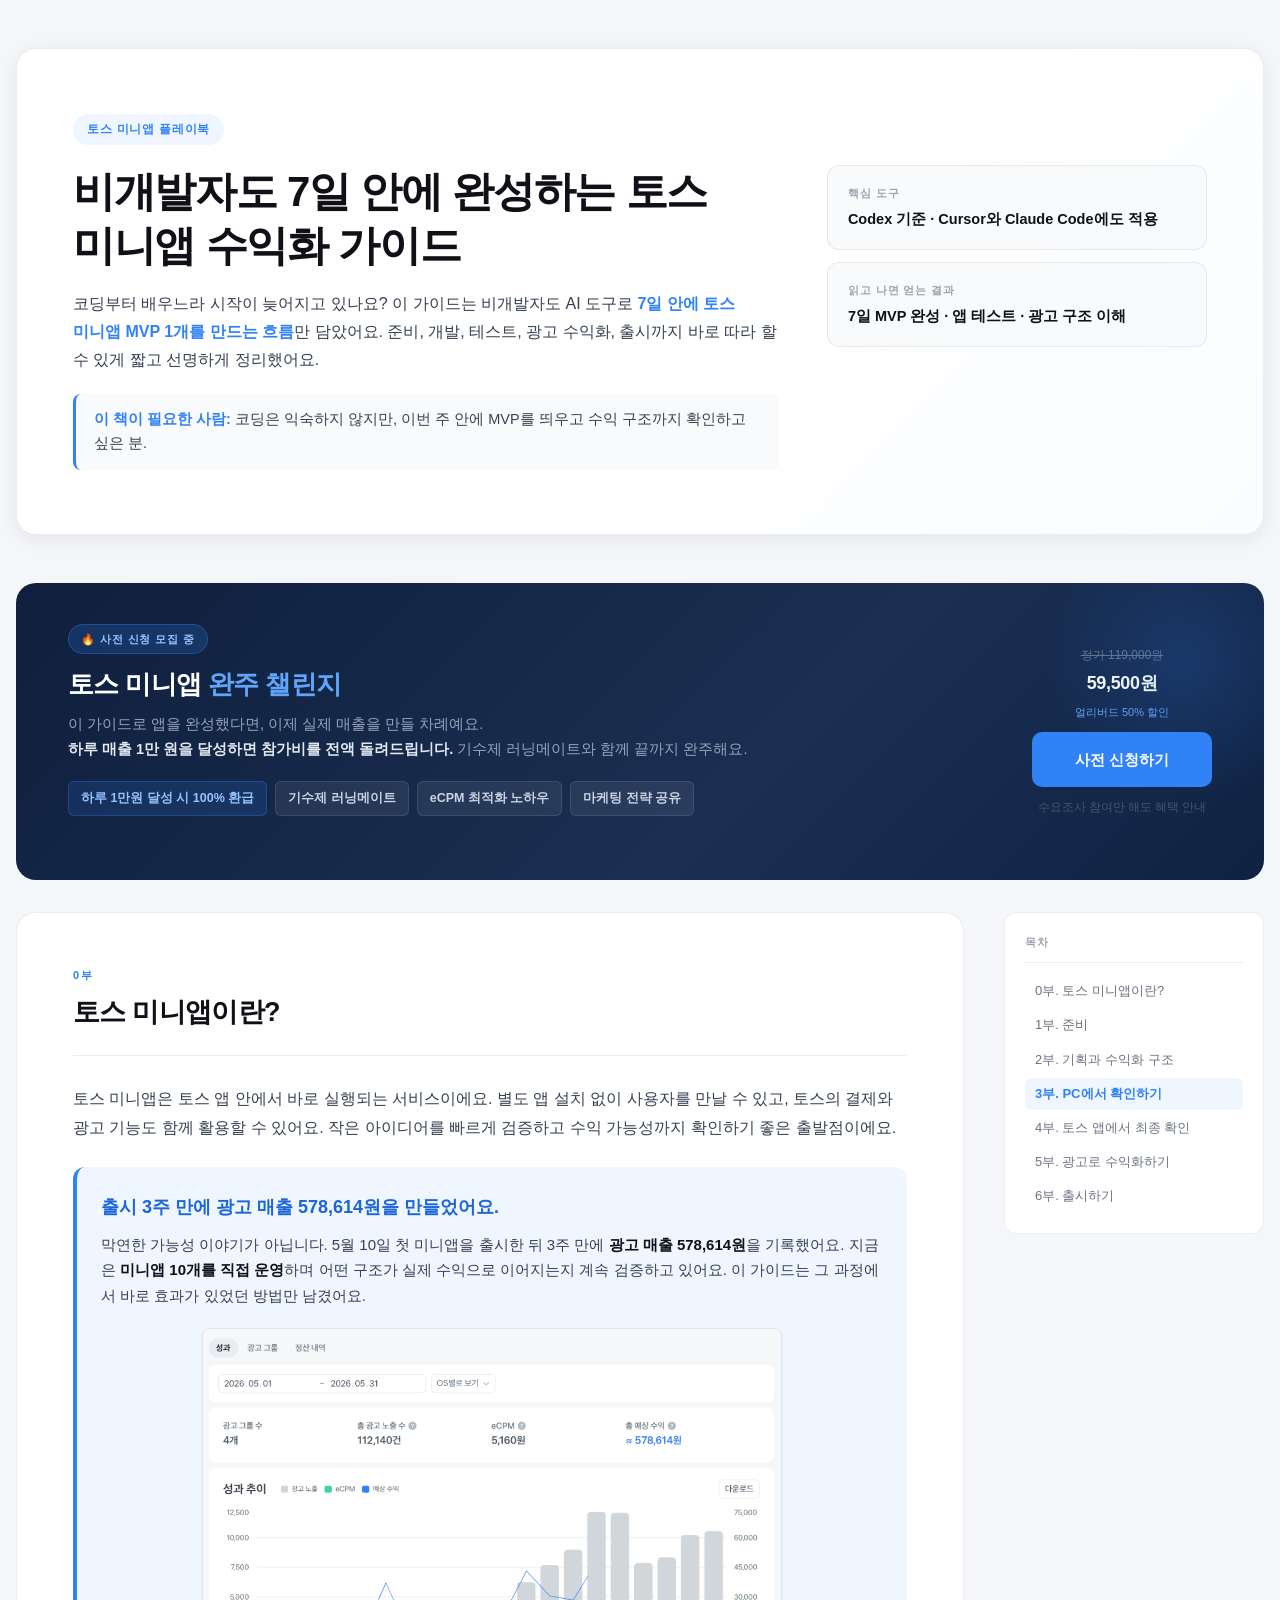
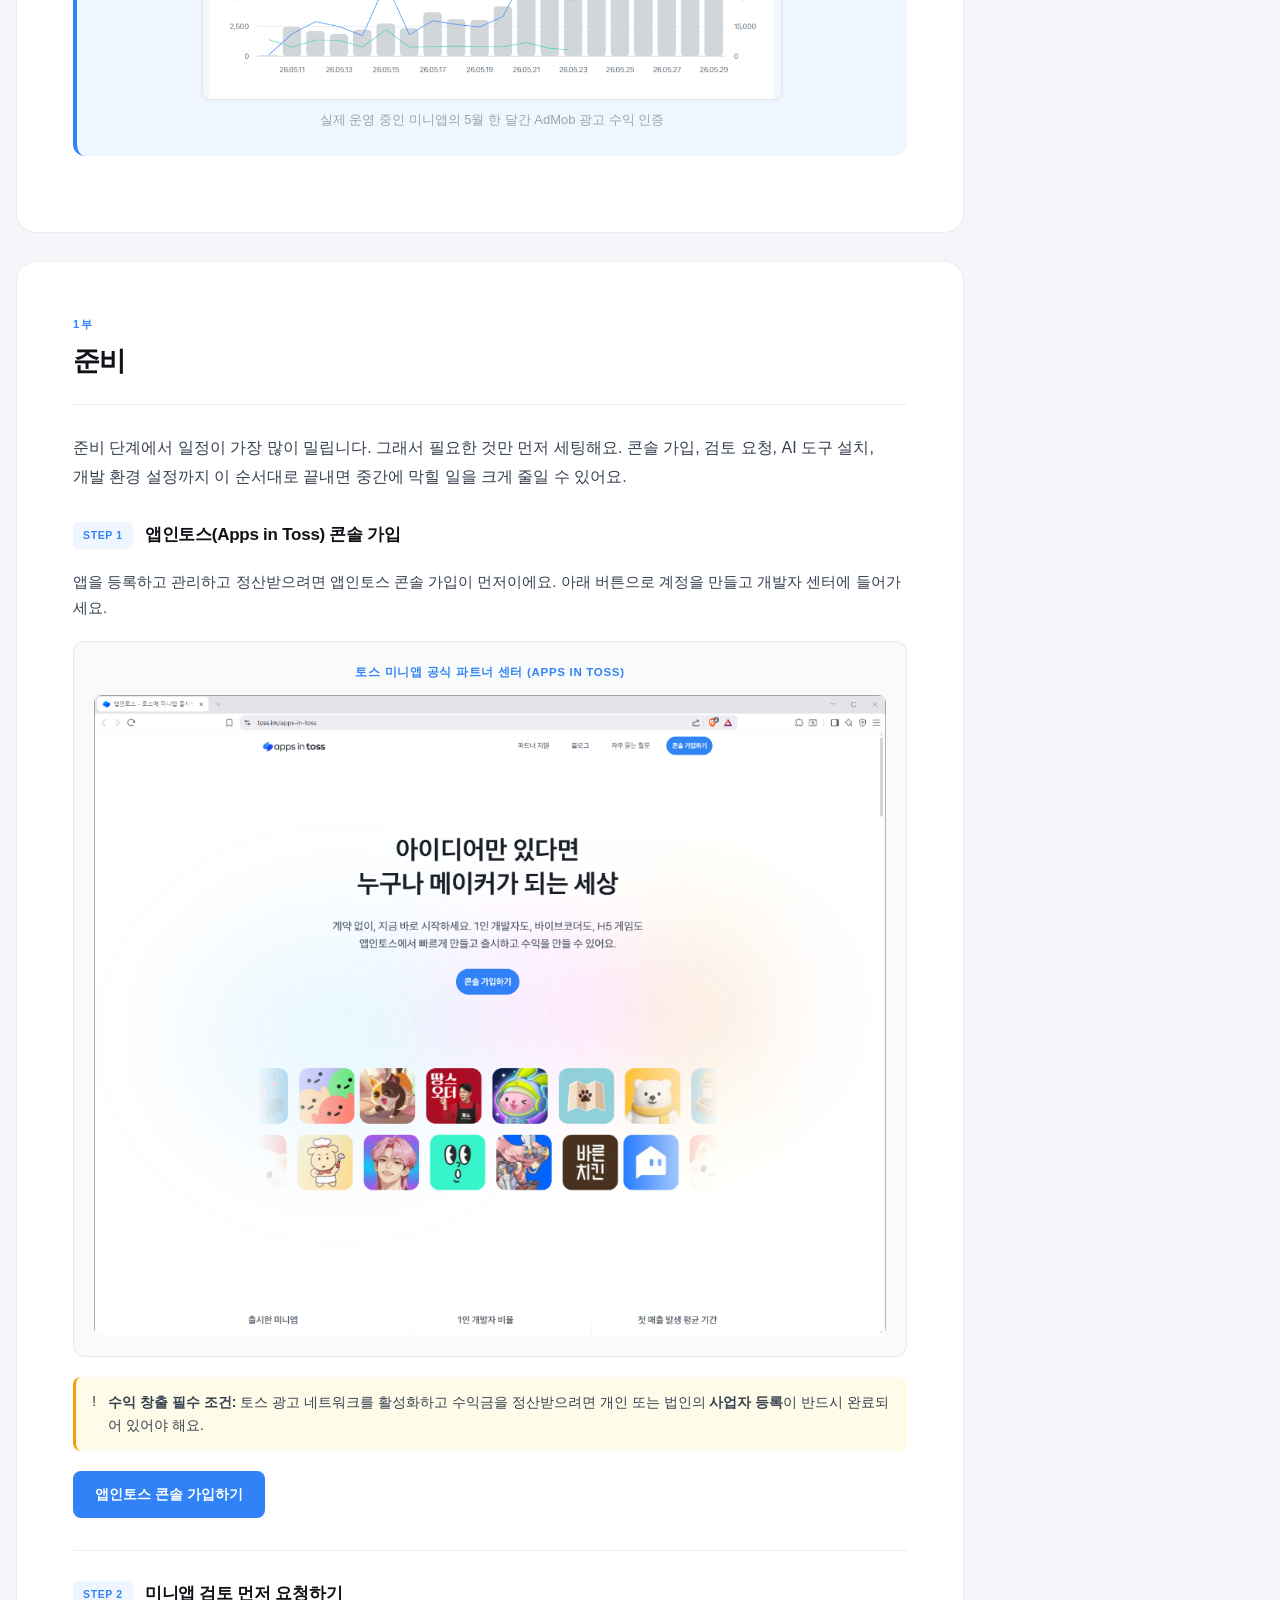
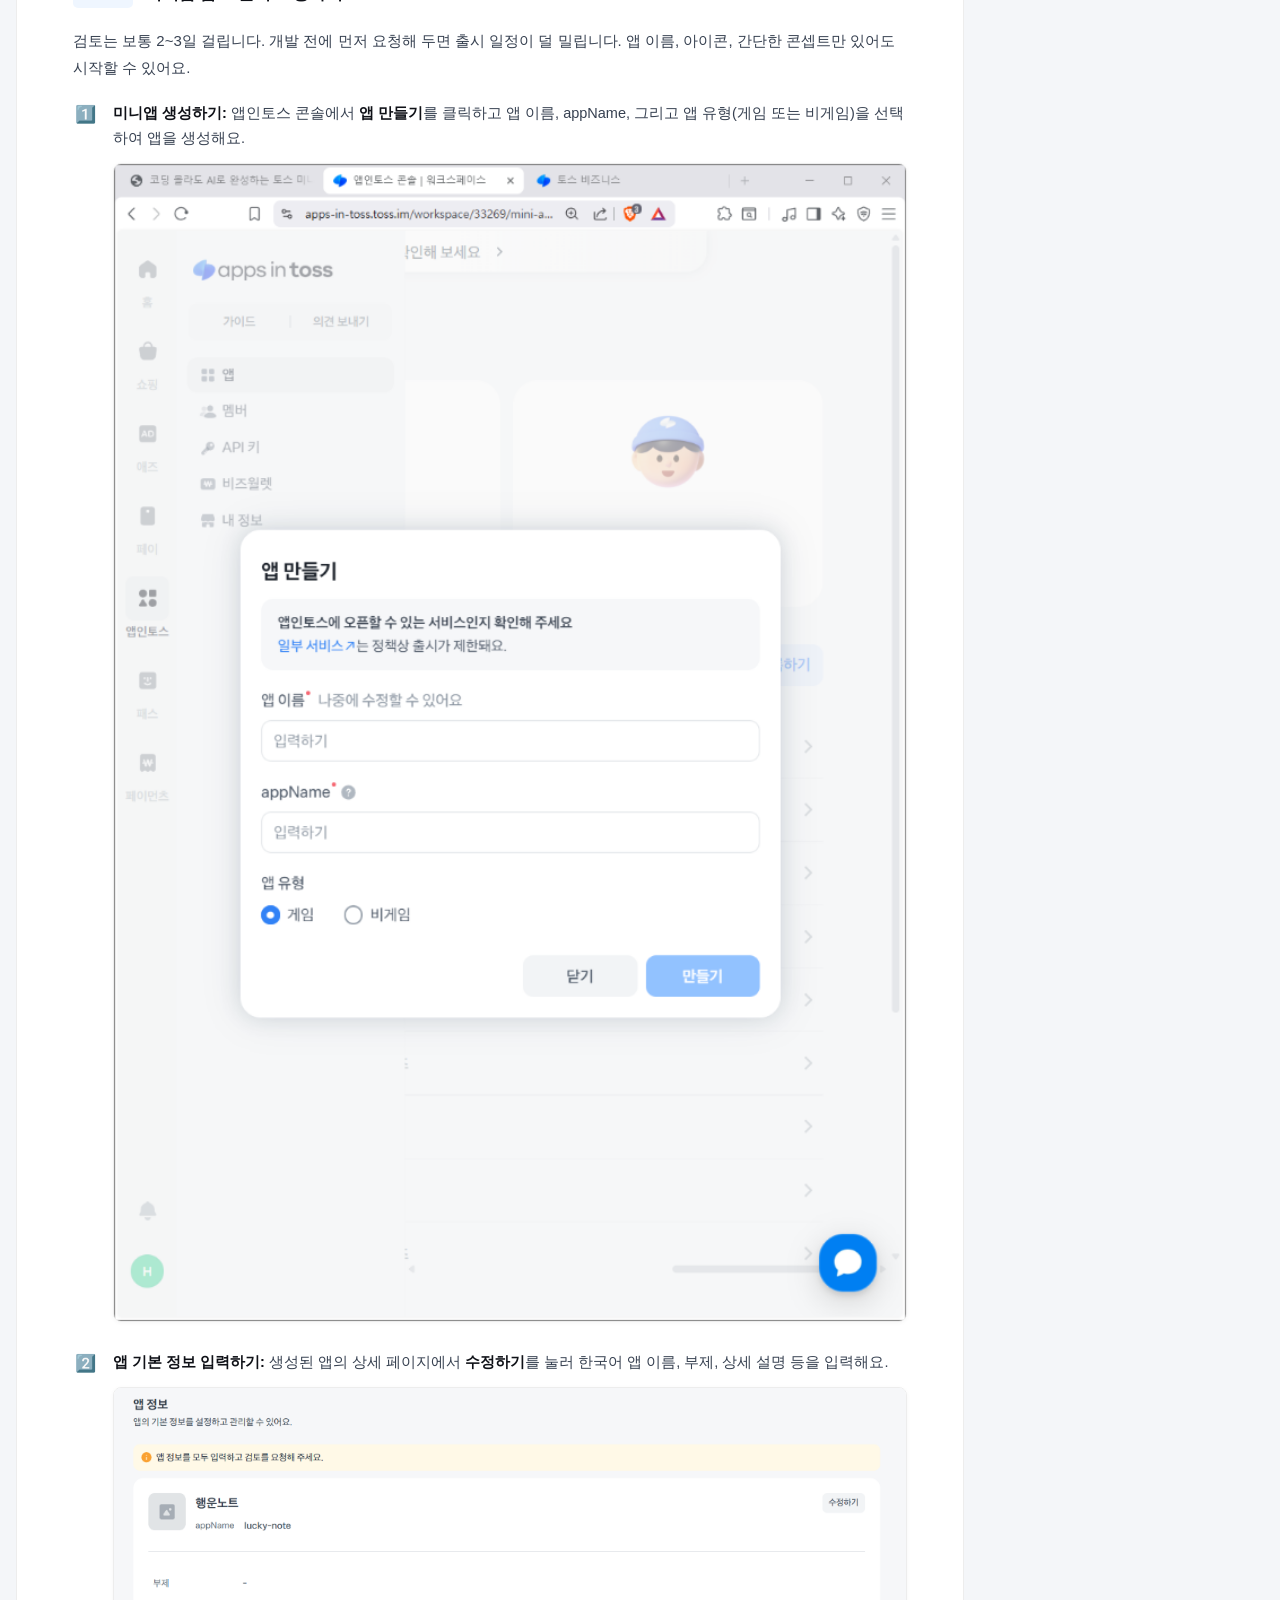
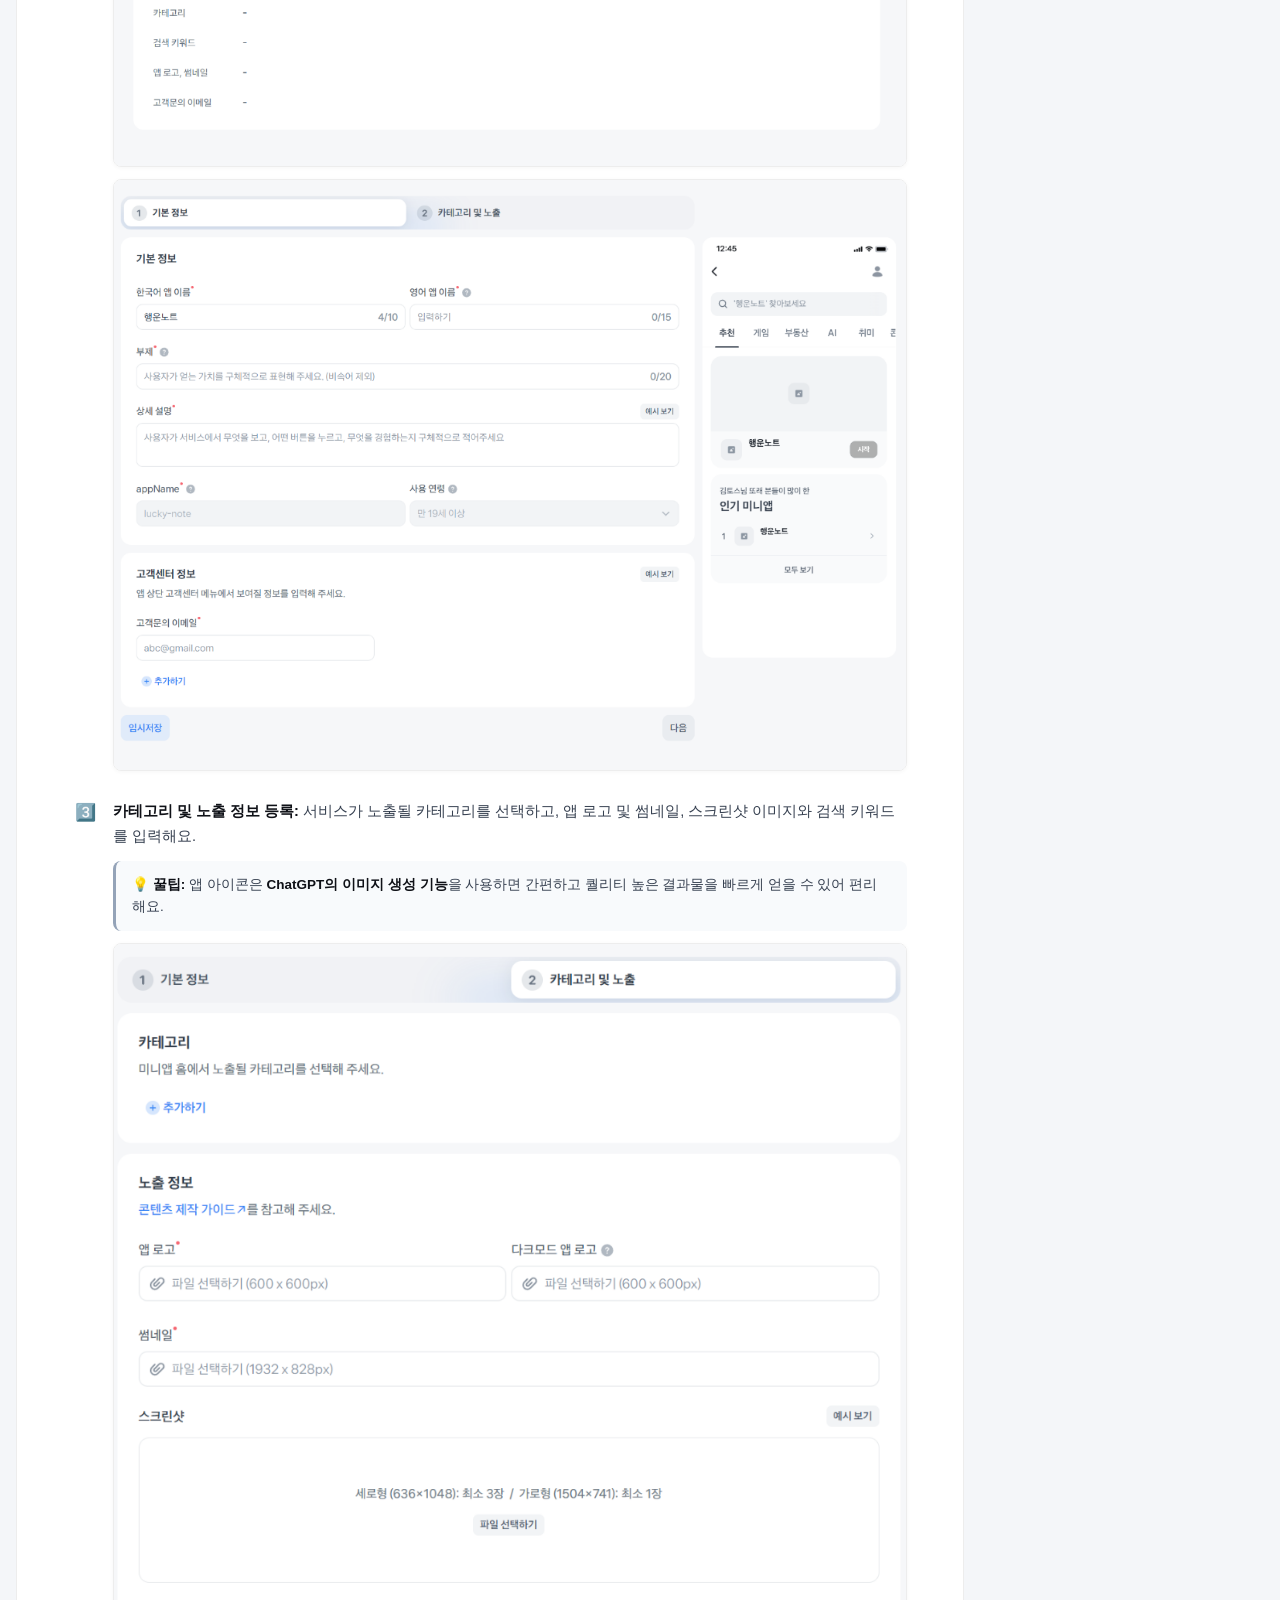
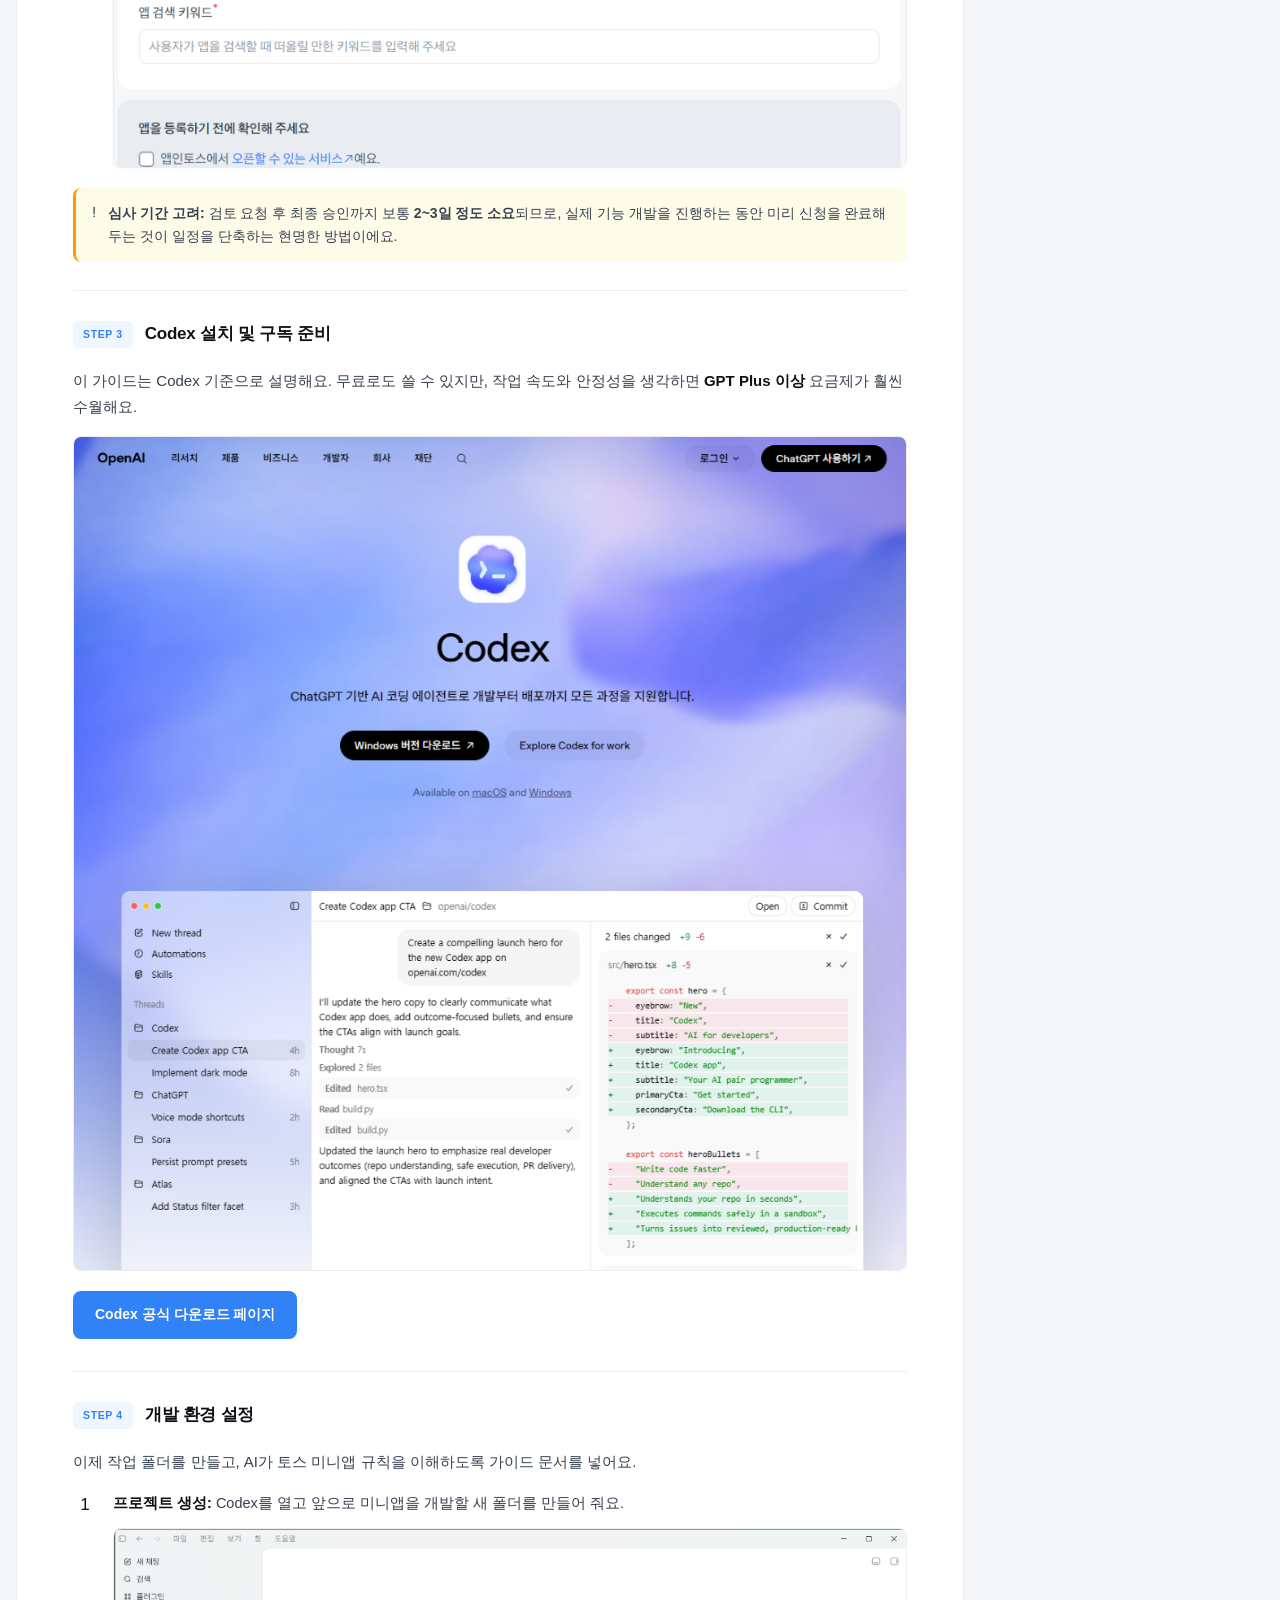
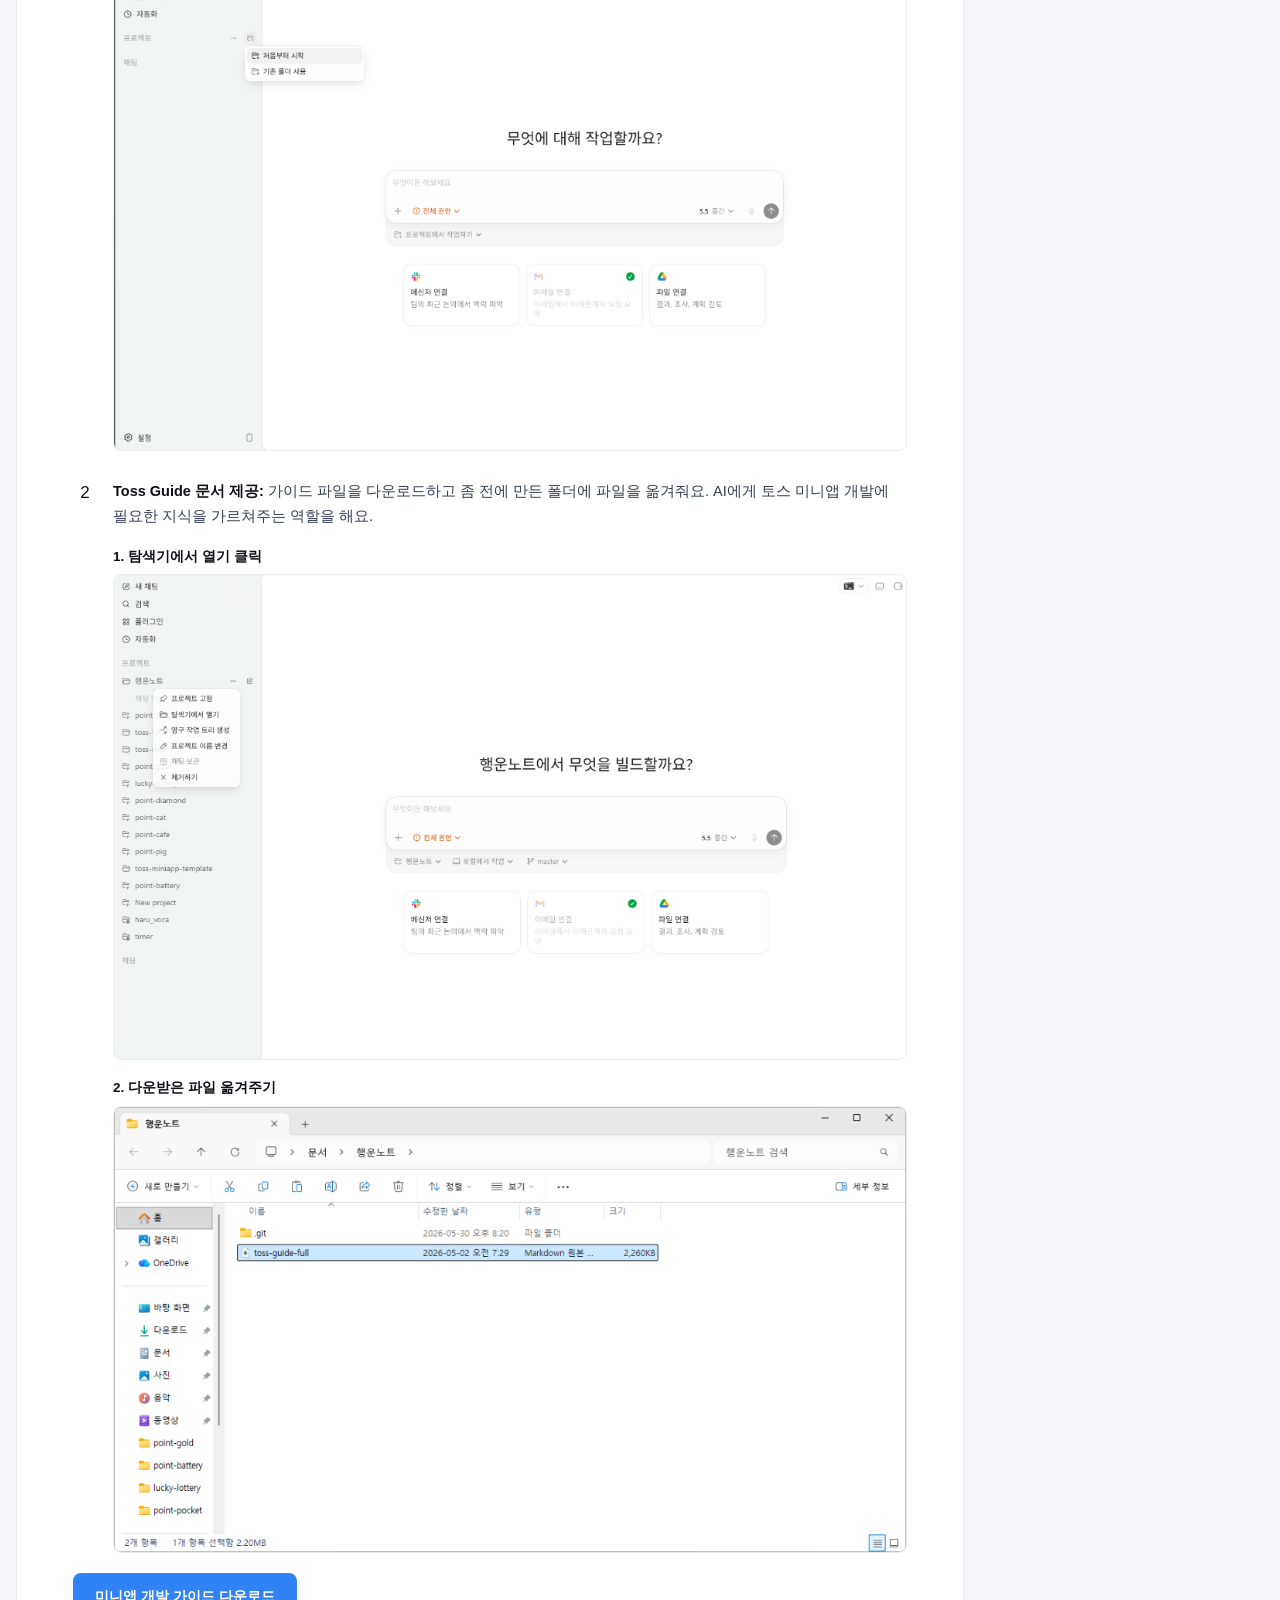
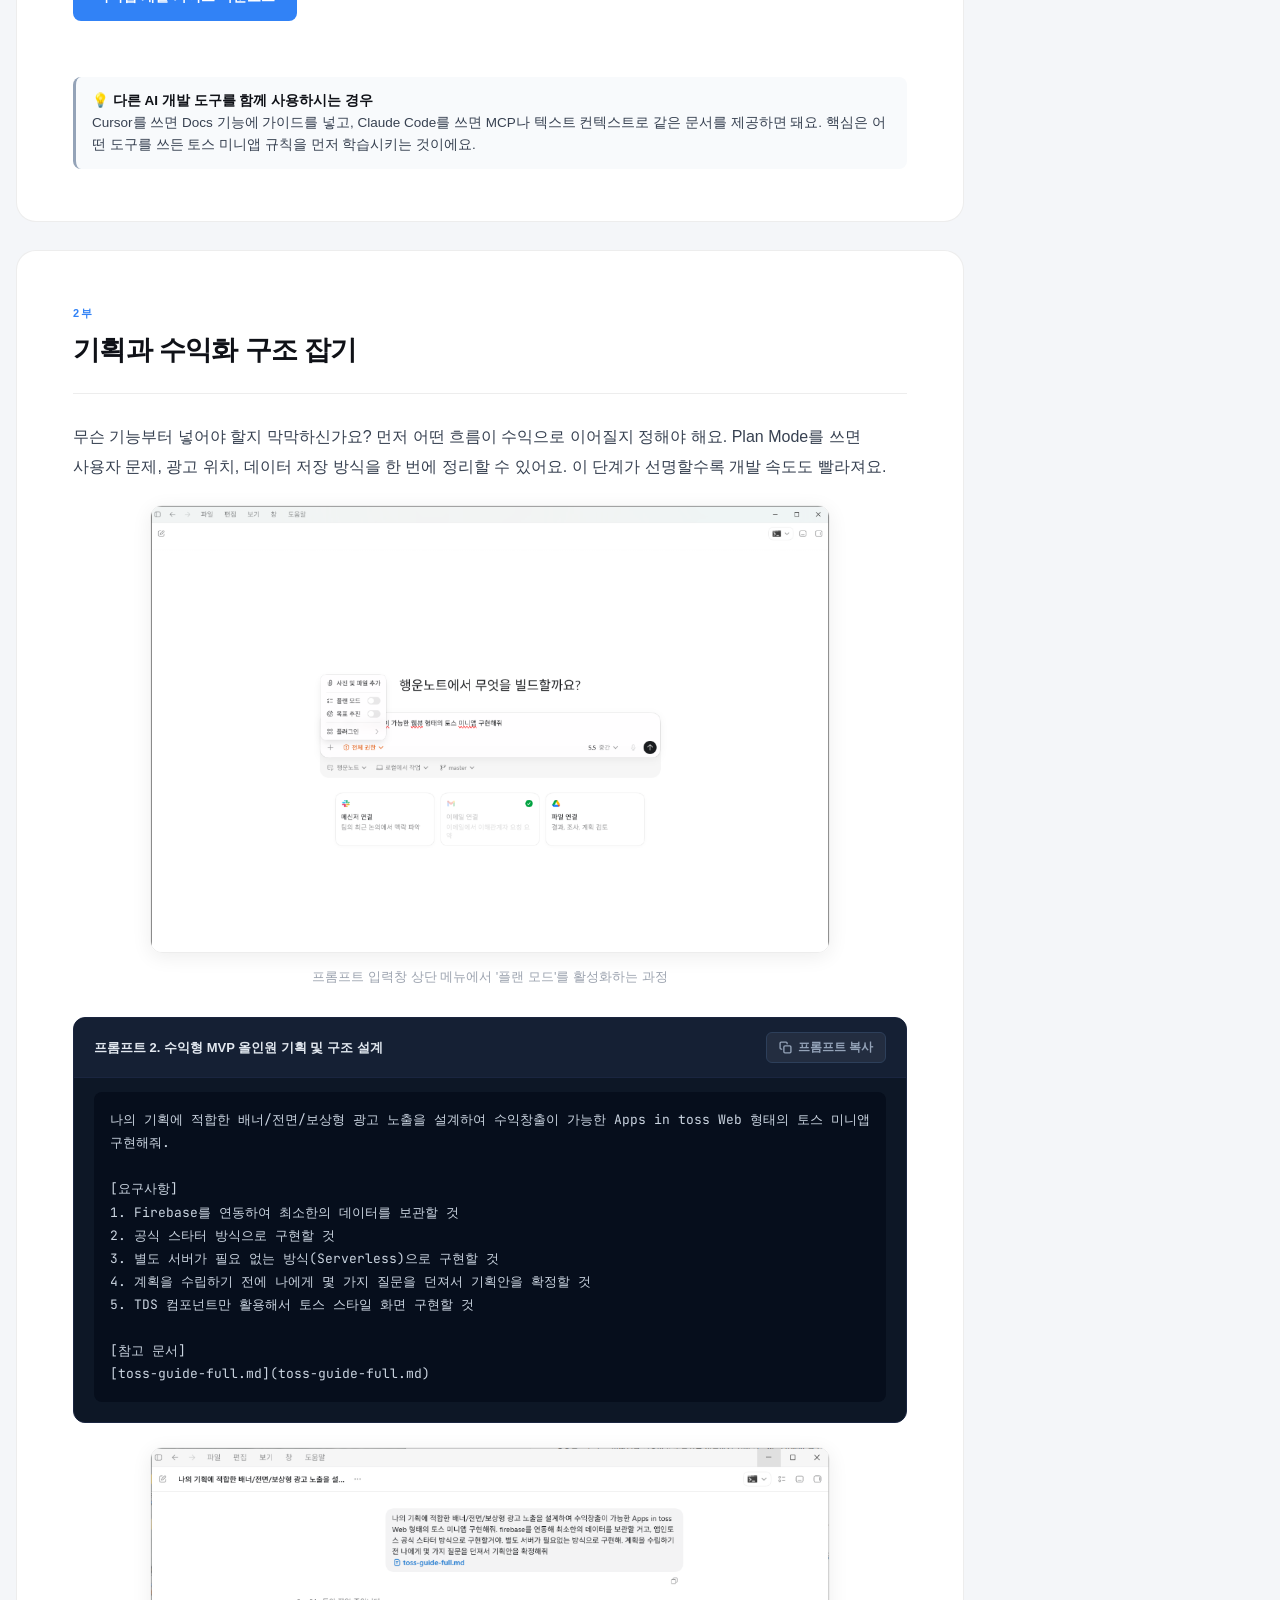
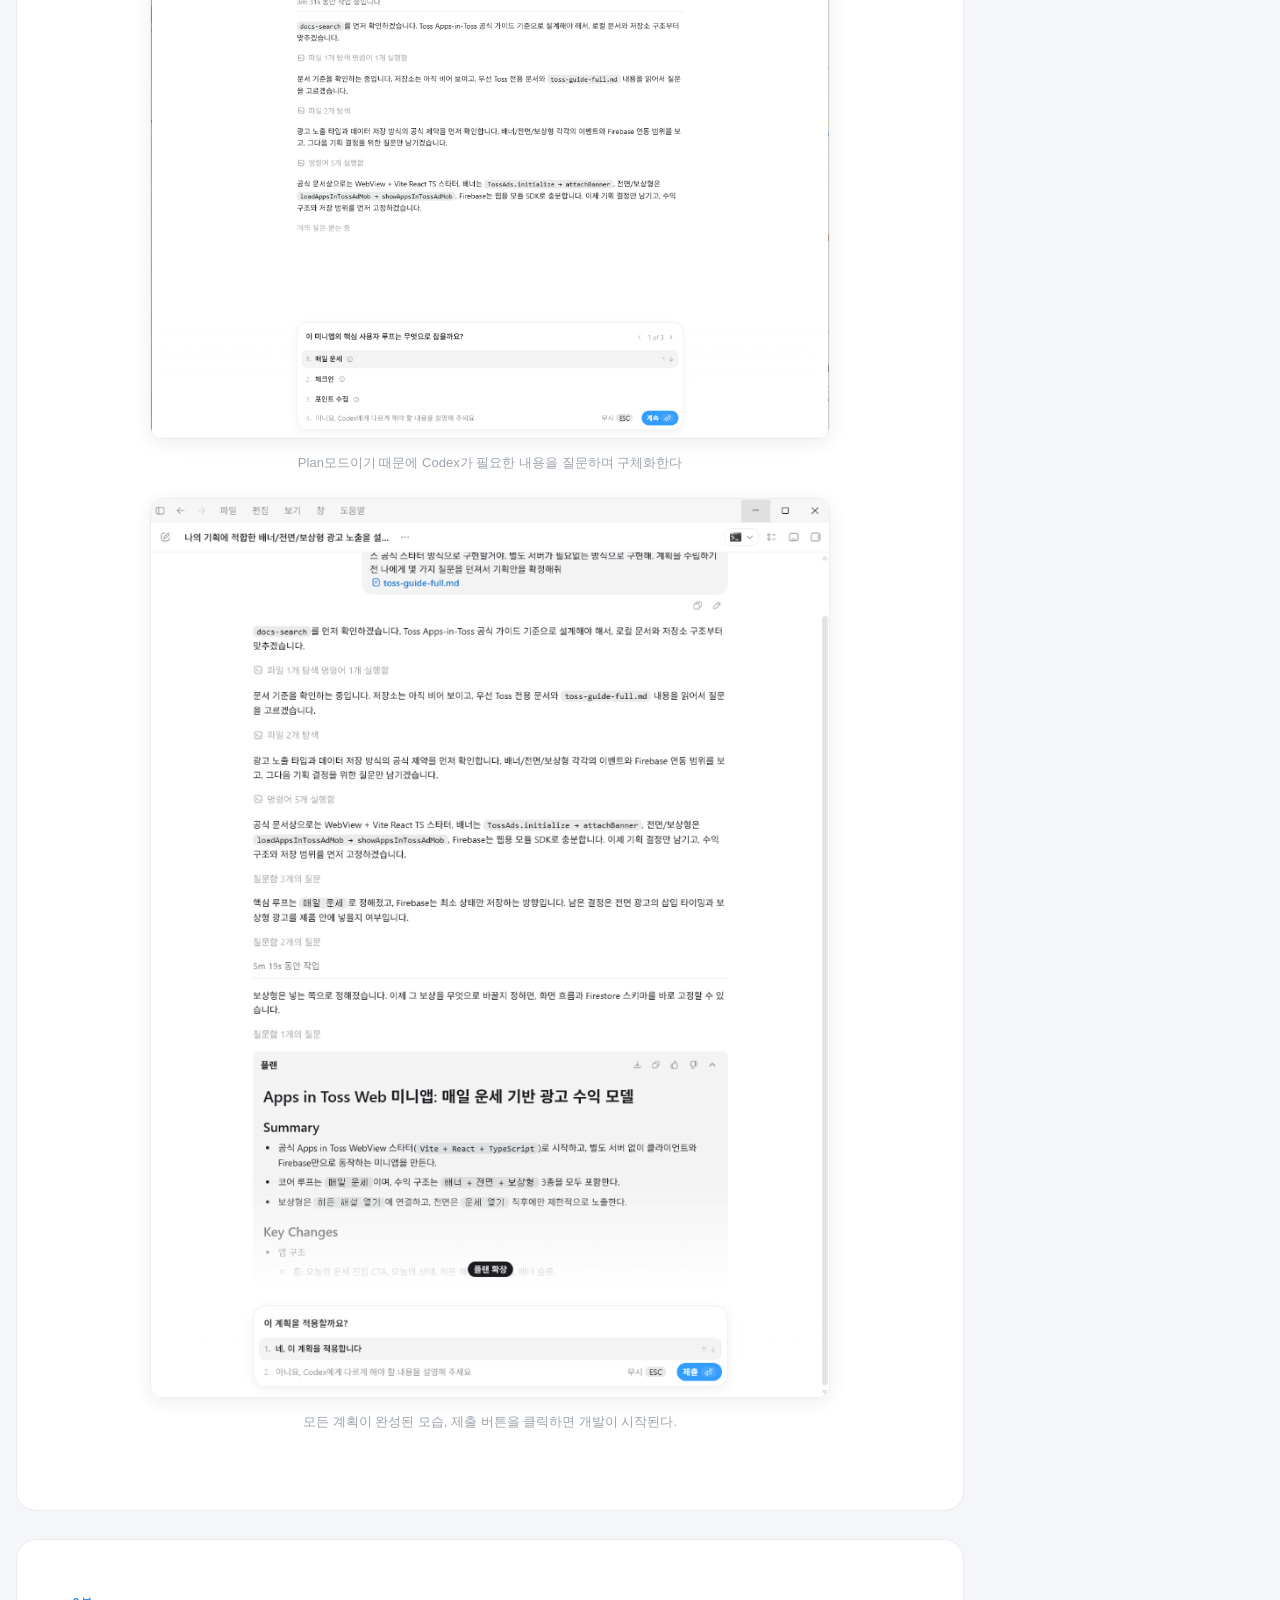
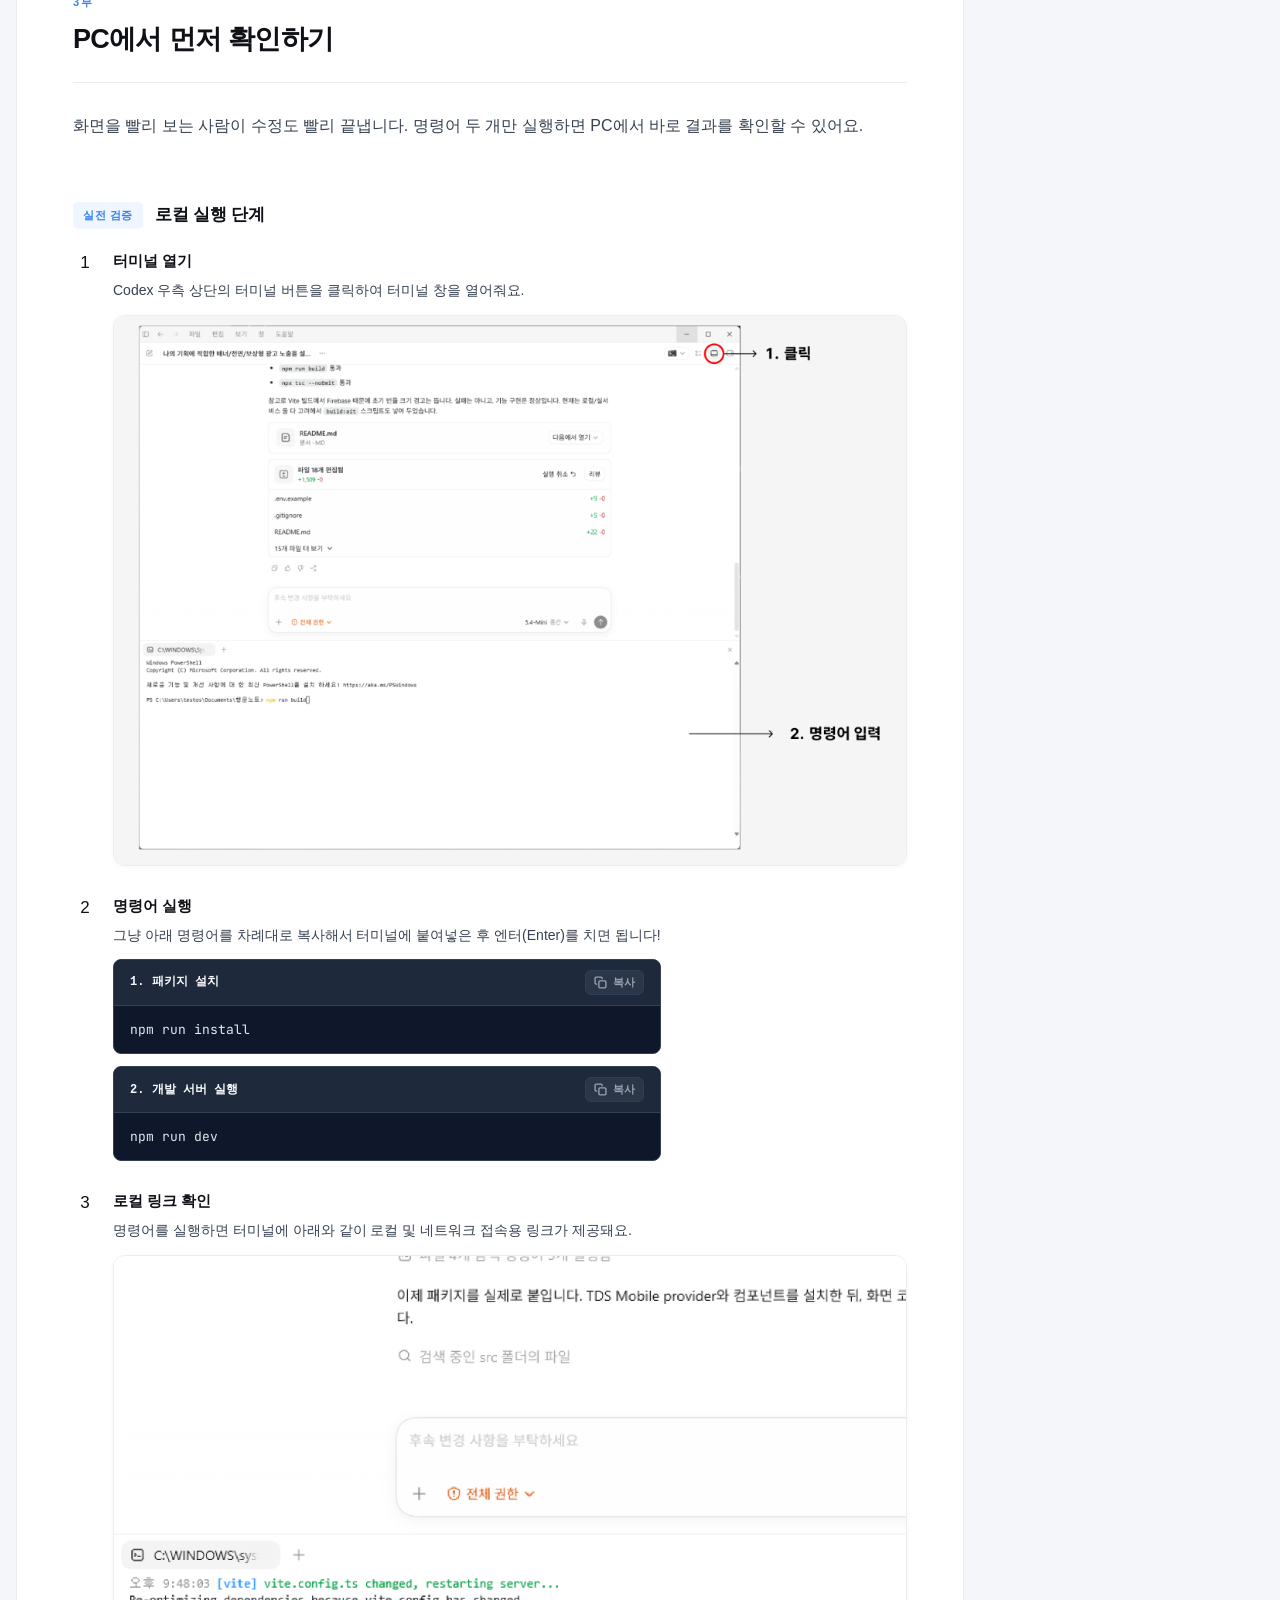
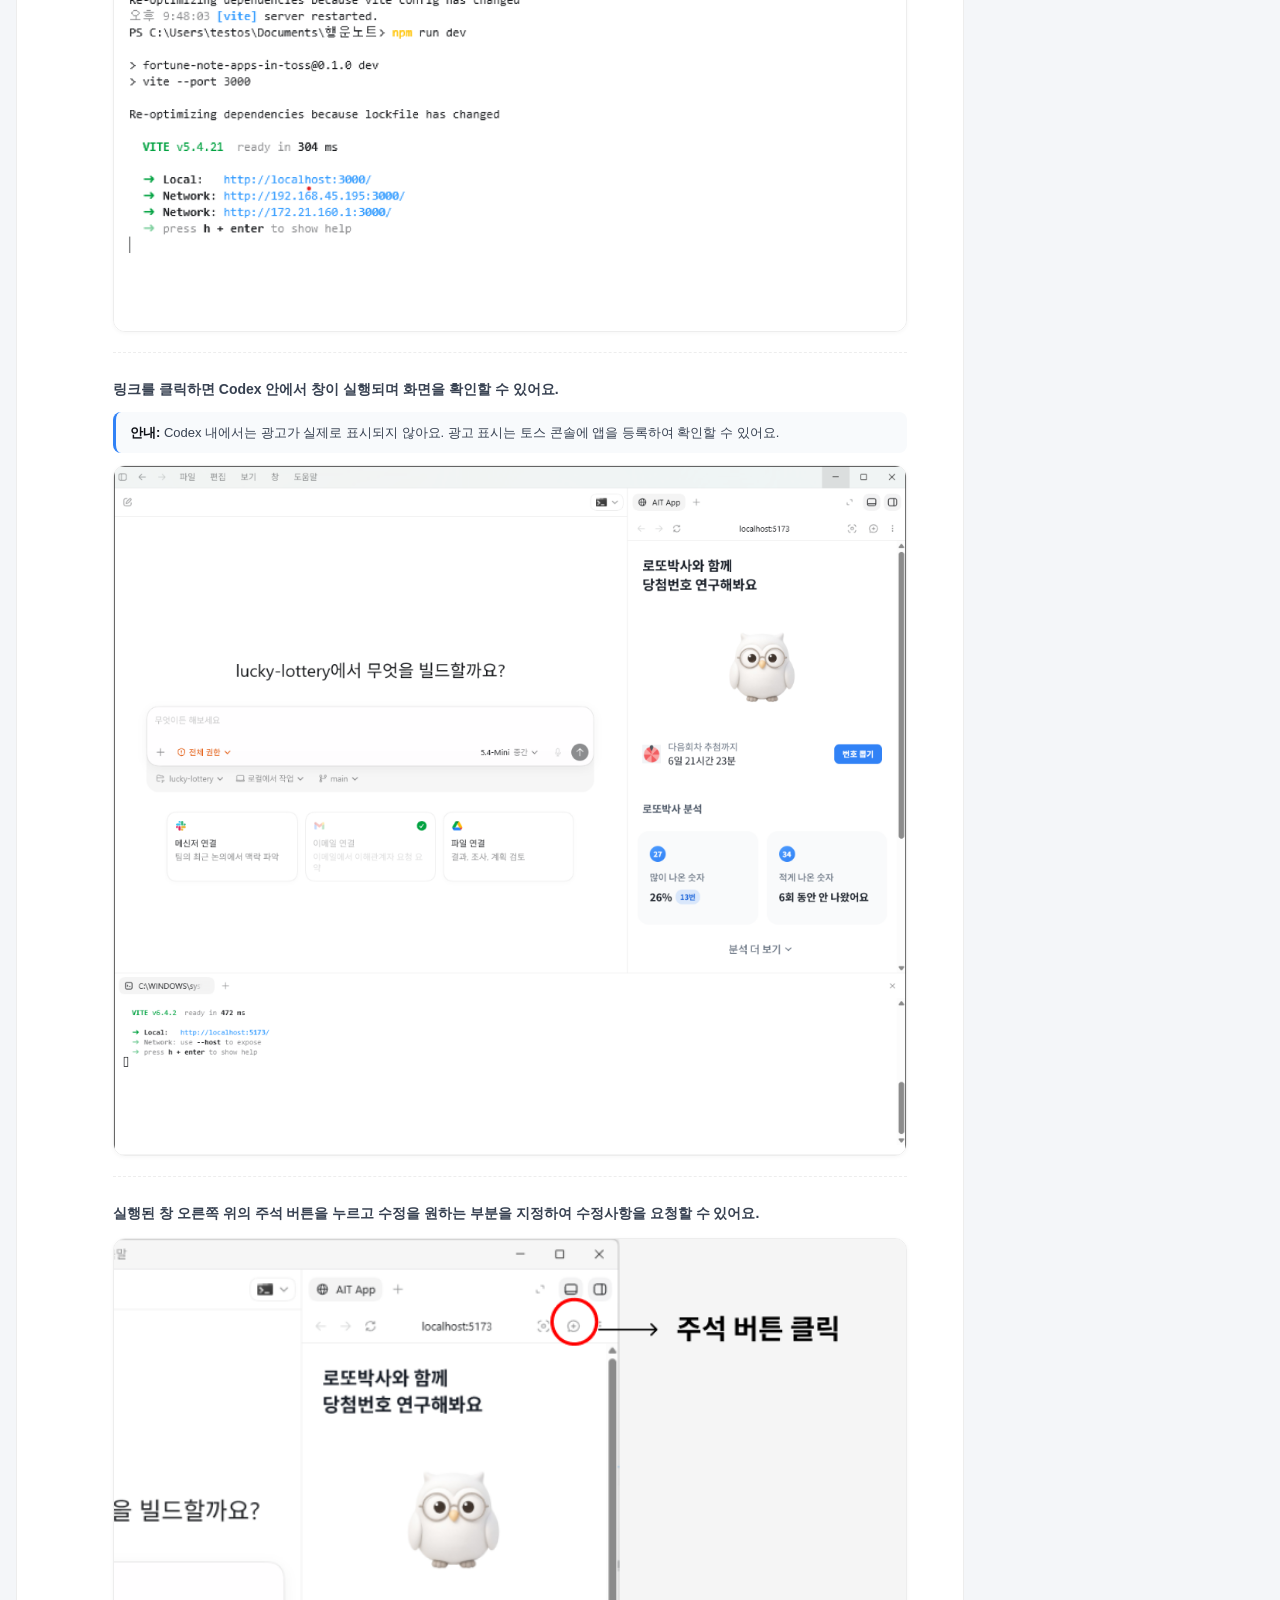
==== commit 1f82f7c9: "Add challenge banner section to index.html" ====
--- a/index.html
+++ b/index.html
@@ -40,6 +40,34 @@
         </div>
       </div>
     </header>
+
+    <!-- Challenge Banner -->
+    <div class="challenge-banner">
+      <div>
+        <div class="challenge-banner-eyebrow">🔥 사전 신청 모집 중</div>
+        <h2>토스 미니앱 <em>완주 챌린지</em></h2>
+        <p class="challenge-banner-desc">
+          이 가이드로 앱을 완성했다면, 이제 실제 매출을 만들 차례예요.<br>
+          <strong>하루 매출 1만 원을 달성하면 참가비를 전액 돌려드립니다.</strong>
+          기수제 러닝메이트와 함께 끝까지 완주해요.
+        </p>
+        <div class="challenge-banner-chips">
+          <span class="challenge-chip challenge-chip-accent">하루 1만원 달성 시 100% 환급</span>
+          <span class="challenge-chip">기수제 러닝메이트</span>
+          <span class="challenge-chip">eCPM 최적화 노하우</span>
+          <span class="challenge-chip">마케팅 전략 공유</span>
+        </div>
+      </div>
+      <div class="challenge-banner-cta">
+        <div class="challenge-price">
+          <div class="challenge-price-original">정가 119,000원</div>
+          <div class="challenge-price-current">59,500원</div>
+          <div class="challenge-price-note">얼리버드 50% 할인</div>
+        </div>
+        <a href="https://forms.gle/kUMUnY1H3korkEqS6" target="_blank" rel="noopener" class="challenge-btn">사전 신청하기</a>
+        <span style="font-size:11.5px; color:#475569;">수요조사 참여만 해도 혜택 안내</span>
+      </div>
+    </div>
 
     <div class="layout">
       <main class="content">
--- a/css/style.css
+++ b/css/style.css
@@ -684,6 +684,168 @@
   line-height: 1.65;
 }
 
+/* ── Challenge Banner ── */
+.challenge-banner {
+  margin-bottom: 32px;
+  border-radius: var(--radius-lg);
+  background: linear-gradient(135deg, #0f1f3d 0%, #1a2f52 60%, #0f2244 100%);
+  padding: 40px 52px;
+  position: relative;
+  overflow: hidden;
+  display: grid;
+  grid-template-columns: 1fr auto;
+  gap: 32px;
+  align-items: center;
+}
+
+.challenge-banner::before {
+  content: '';
+  position: absolute;
+  top: -60px;
+  right: -60px;
+  width: 280px;
+  height: 280px;
+  background: radial-gradient(circle, rgba(49,130,246,0.18) 0%, transparent 70%);
+  pointer-events: none;
+}
+
+.challenge-banner-eyebrow {
+  display: inline-flex;
+  align-items: center;
+  gap: 6px;
+  padding: 4px 12px;
+  background: rgba(49,130,246,0.2);
+  border: 1px solid rgba(49,130,246,0.35);
+  border-radius: 999px;
+  font-size: 11px;
+  font-weight: 700;
+  letter-spacing: 0.08em;
+  text-transform: uppercase;
+  color: #93c5fd;
+  margin-bottom: 14px;
+}
+
+.challenge-banner h2 {
+  font-size: clamp(20px, 2.2vw, 26px);
+  font-weight: 800;
+  color: #ffffff;
+  line-height: 1.3;
+  letter-spacing: -0.025em;
+  margin-bottom: 10px;
+  word-break: keep-all;
+}
+
+.challenge-banner h2 em {
+  font-style: normal;
+  color: #60a5fa;
+}
+
+.challenge-banner-desc {
+  font-size: 14.5px;
+  color: #94a3b8;
+  line-height: 1.7;
+  word-break: keep-all;
+  margin-bottom: 20px;
+}
+
+.challenge-banner-desc strong {
+  color: #e2e8f0;
+  font-weight: 600;
+}
+
+.challenge-banner-chips {
+  display: flex;
+  flex-wrap: wrap;
+  gap: 8px;
+  margin-bottom: 24px;
+}
+
+.challenge-chip {
+  display: inline-flex;
+  align-items: center;
+  gap: 5px;
+  padding: 5px 12px;
+  border-radius: 6px;
+  background: rgba(255,255,255,0.07);
+  border: 1px solid rgba(255,255,255,0.1);
+  font-size: 12.5px;
+  font-weight: 600;
+  color: #cbd5e1;
+  white-space: nowrap;
+}
+
+.challenge-chip-accent {
+  background: rgba(49,130,246,0.15);
+  border-color: rgba(49,130,246,0.3);
+  color: #93c5fd;
+}
+
+.challenge-banner-cta {
+  display: flex;
+  flex-direction: column;
+  align-items: center;
+  gap: 10px;
+  flex-shrink: 0;
+  min-width: 180px;
+}
+
+.challenge-btn {
+  display: inline-flex;
+  align-items: center;
+  justify-content: center;
+  padding: 14px 28px;
+  background: var(--brand-primary);
+  color: #ffffff !important;
+  font-size: 15px;
+  font-weight: 700;
+  border-radius: 10px;
+  text-decoration: none;
+  transition: background-color 0.2s ease, transform 0.15s ease;
+  width: 100%;
+  text-align: center;
+  letter-spacing: -0.01em;
+  white-space: nowrap;
+}
+
+.challenge-btn:hover {
+  background: var(--brand-primary-dark);
+  transform: translateY(-1px);
+}
+
+.challenge-price {
+  text-align: center;
+}
+
+.challenge-price-original {
+  font-size: 12px;
+  color: #64748b;
+  text-decoration: line-through;
+}
+
+.challenge-price-current {
+  font-size: 18px;
+  font-weight: 800;
+  color: #ffffff;
+  letter-spacing: -0.02em;
+}
+
+.challenge-price-note {
+  font-size: 11px;
+  color: #60a5fa;
+  margin-top: 2px;
+}
+
+@media (max-width: 768px) {
+  .challenge-banner {
+    grid-template-columns: 1fr;
+    padding: 32px 28px;
+  }
+
+  .challenge-banner-cta {
+    align-items: stretch;
+  }
+}
+
 /* ── Divider ── */
 .divider {
   height: 1px;
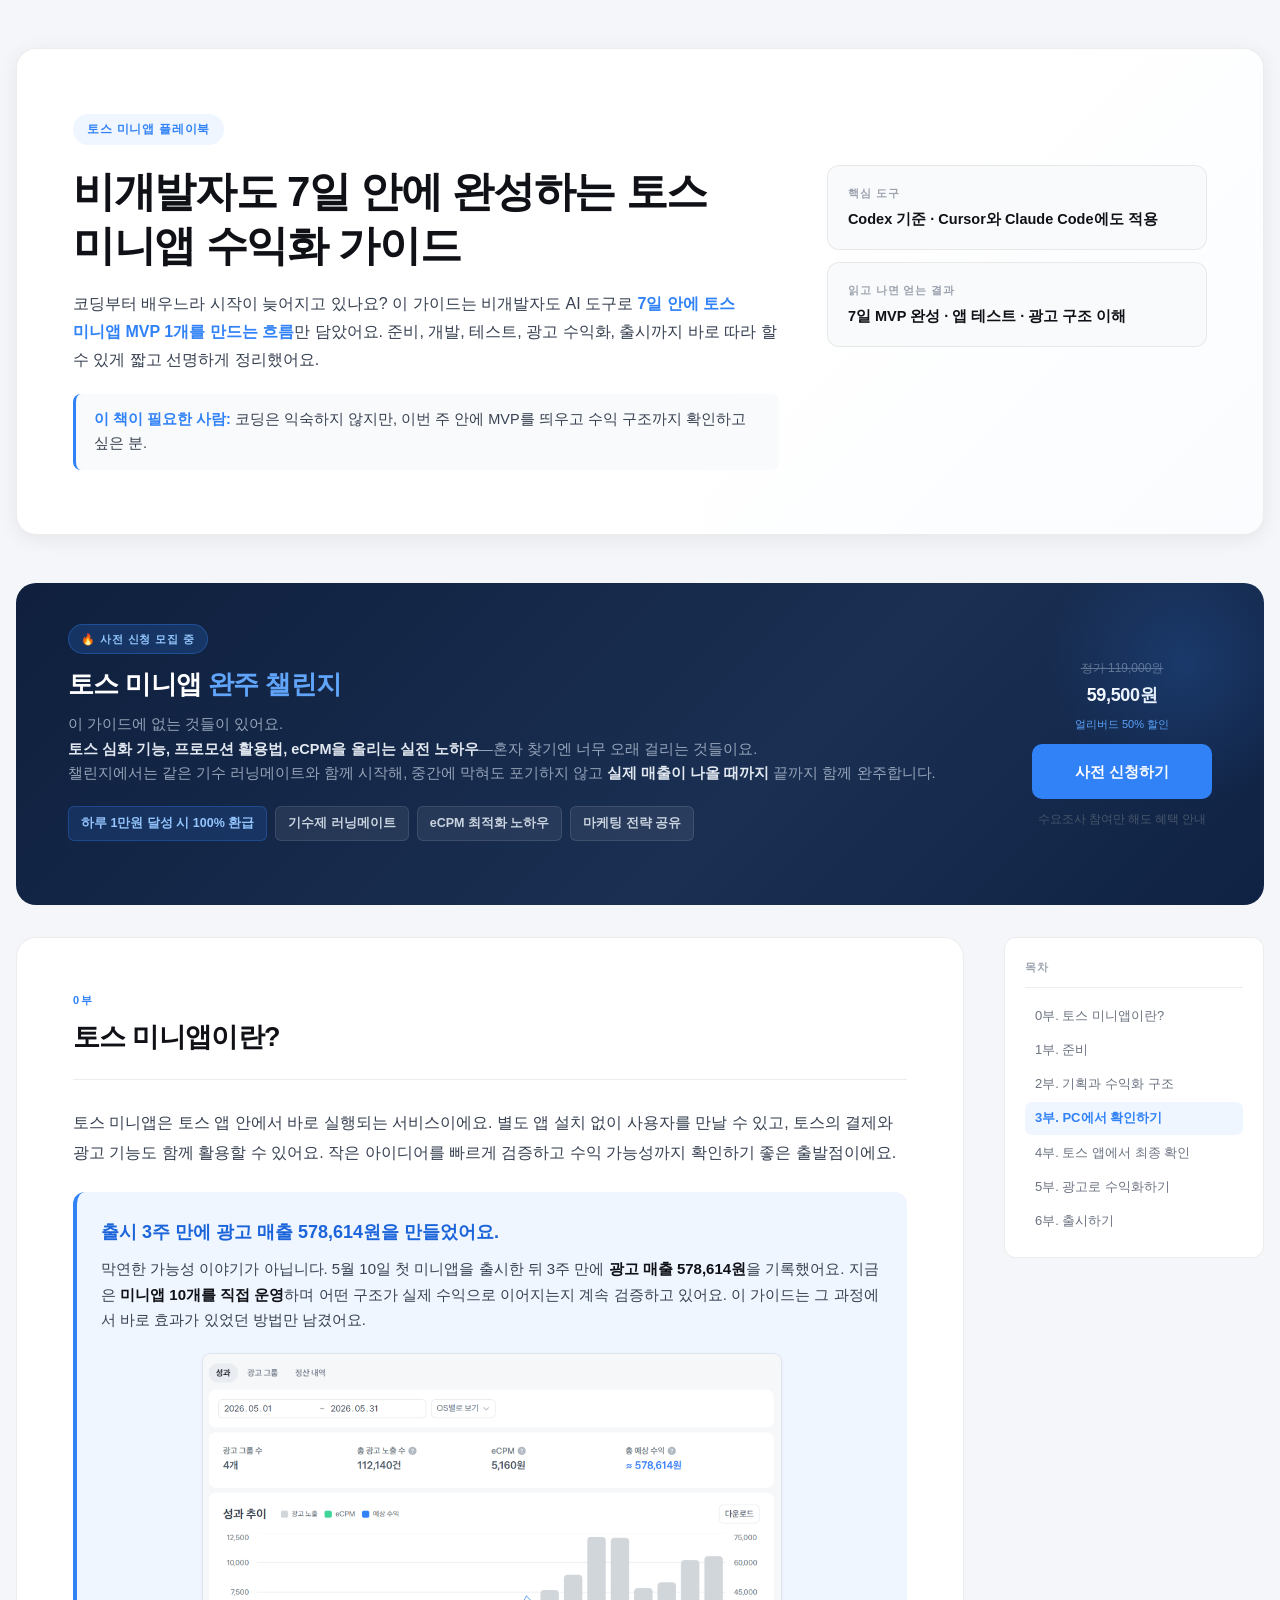
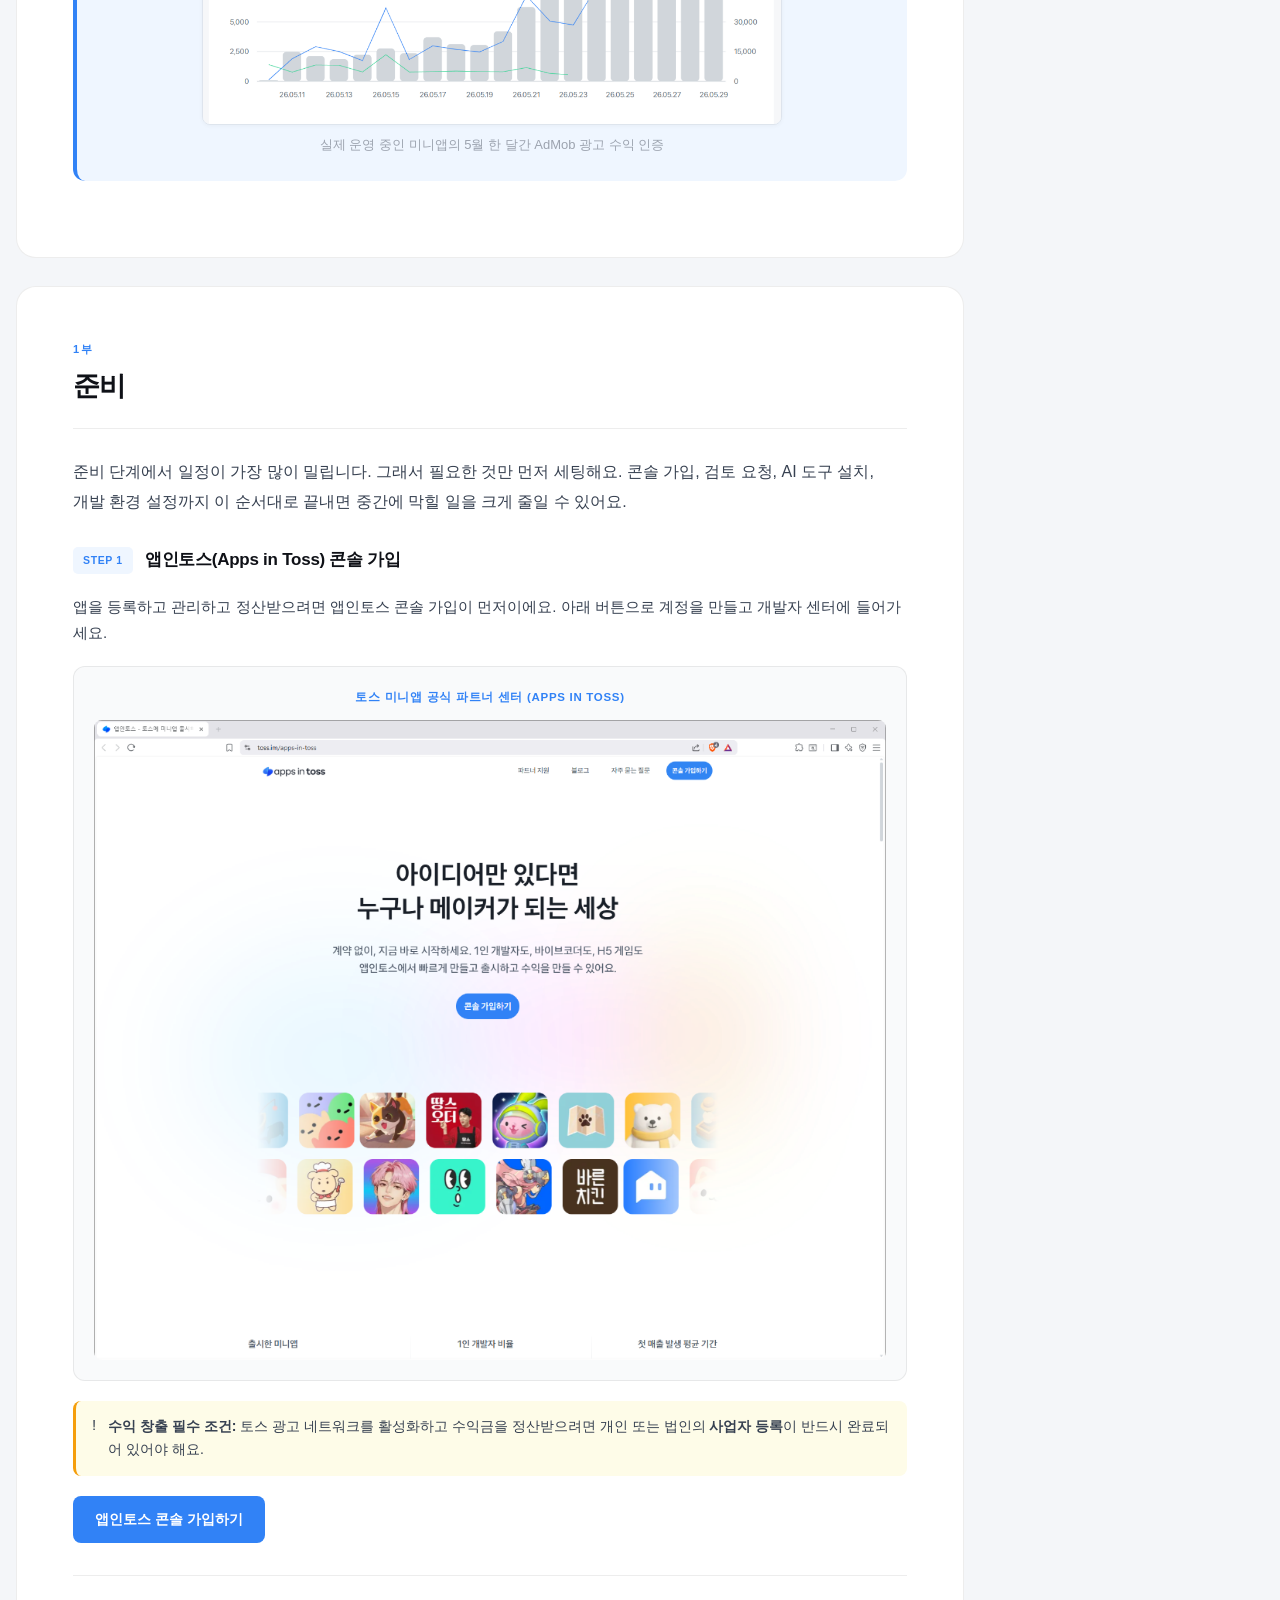
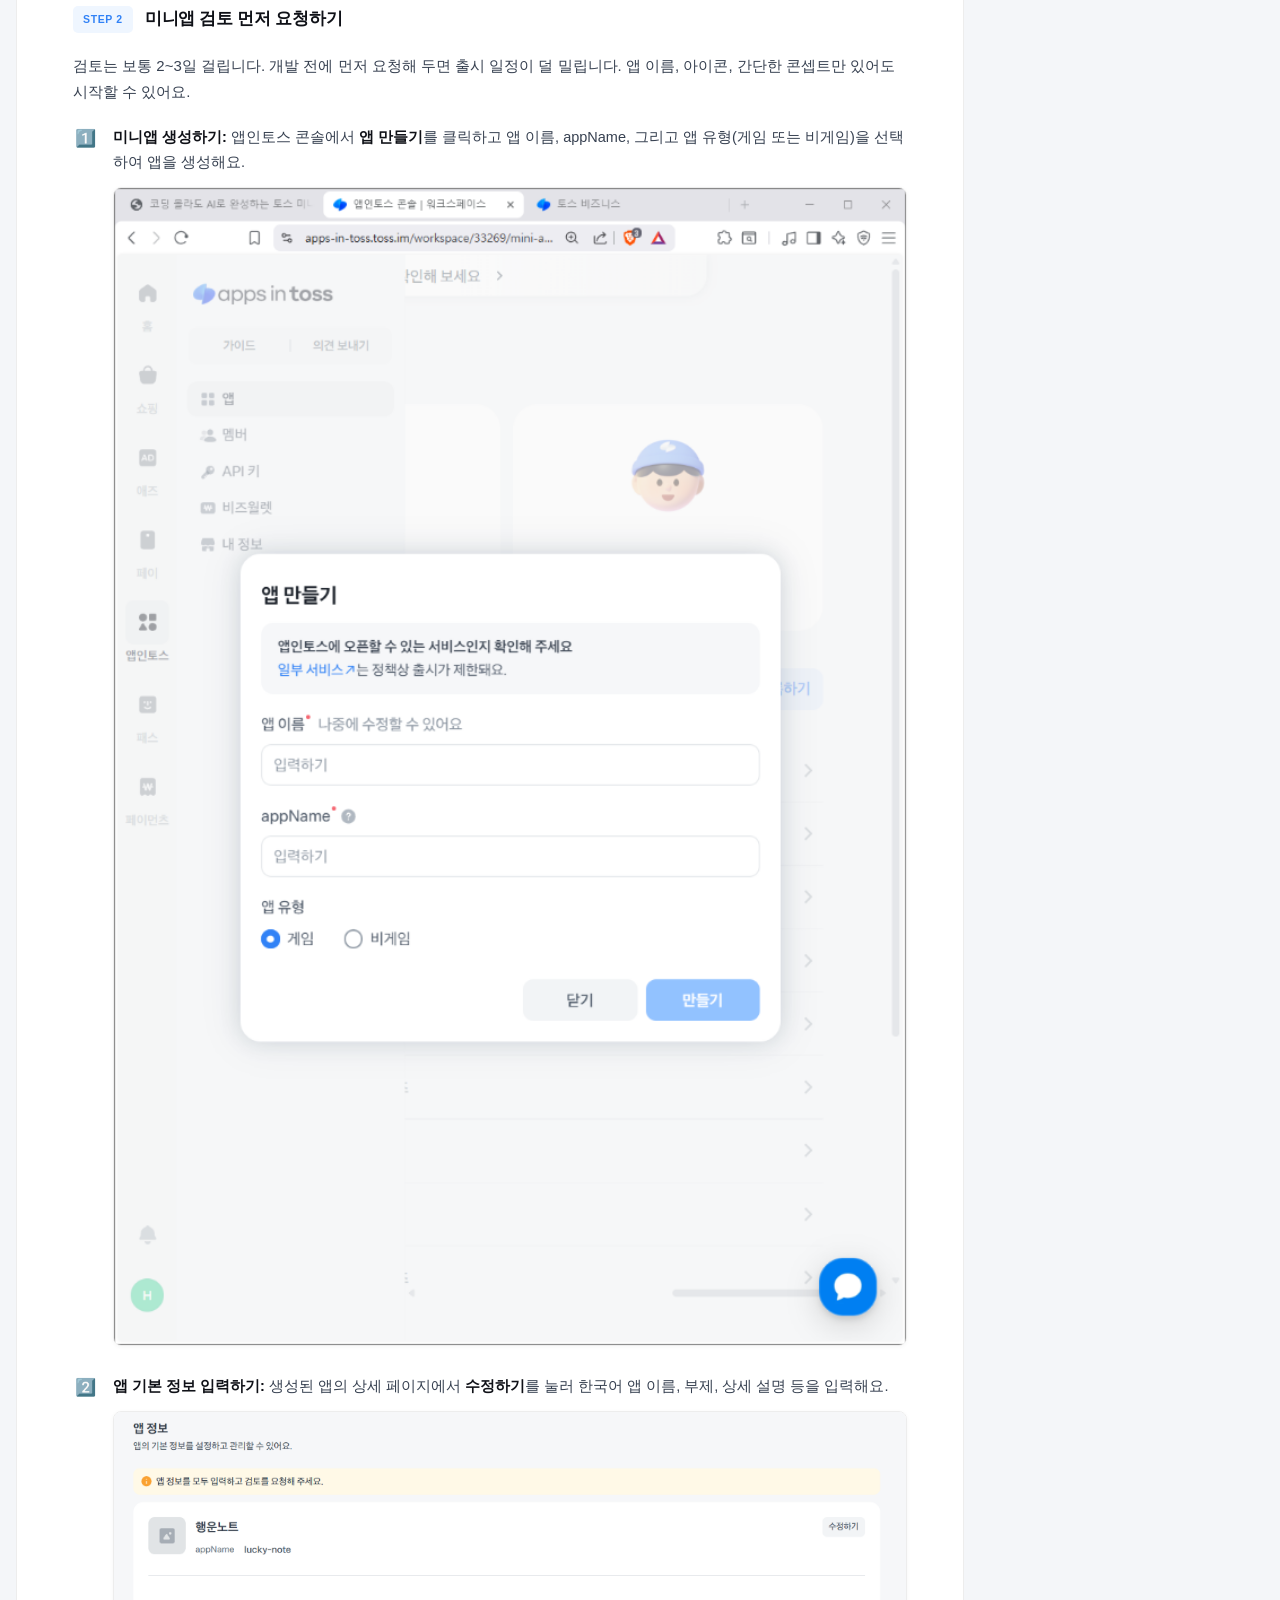
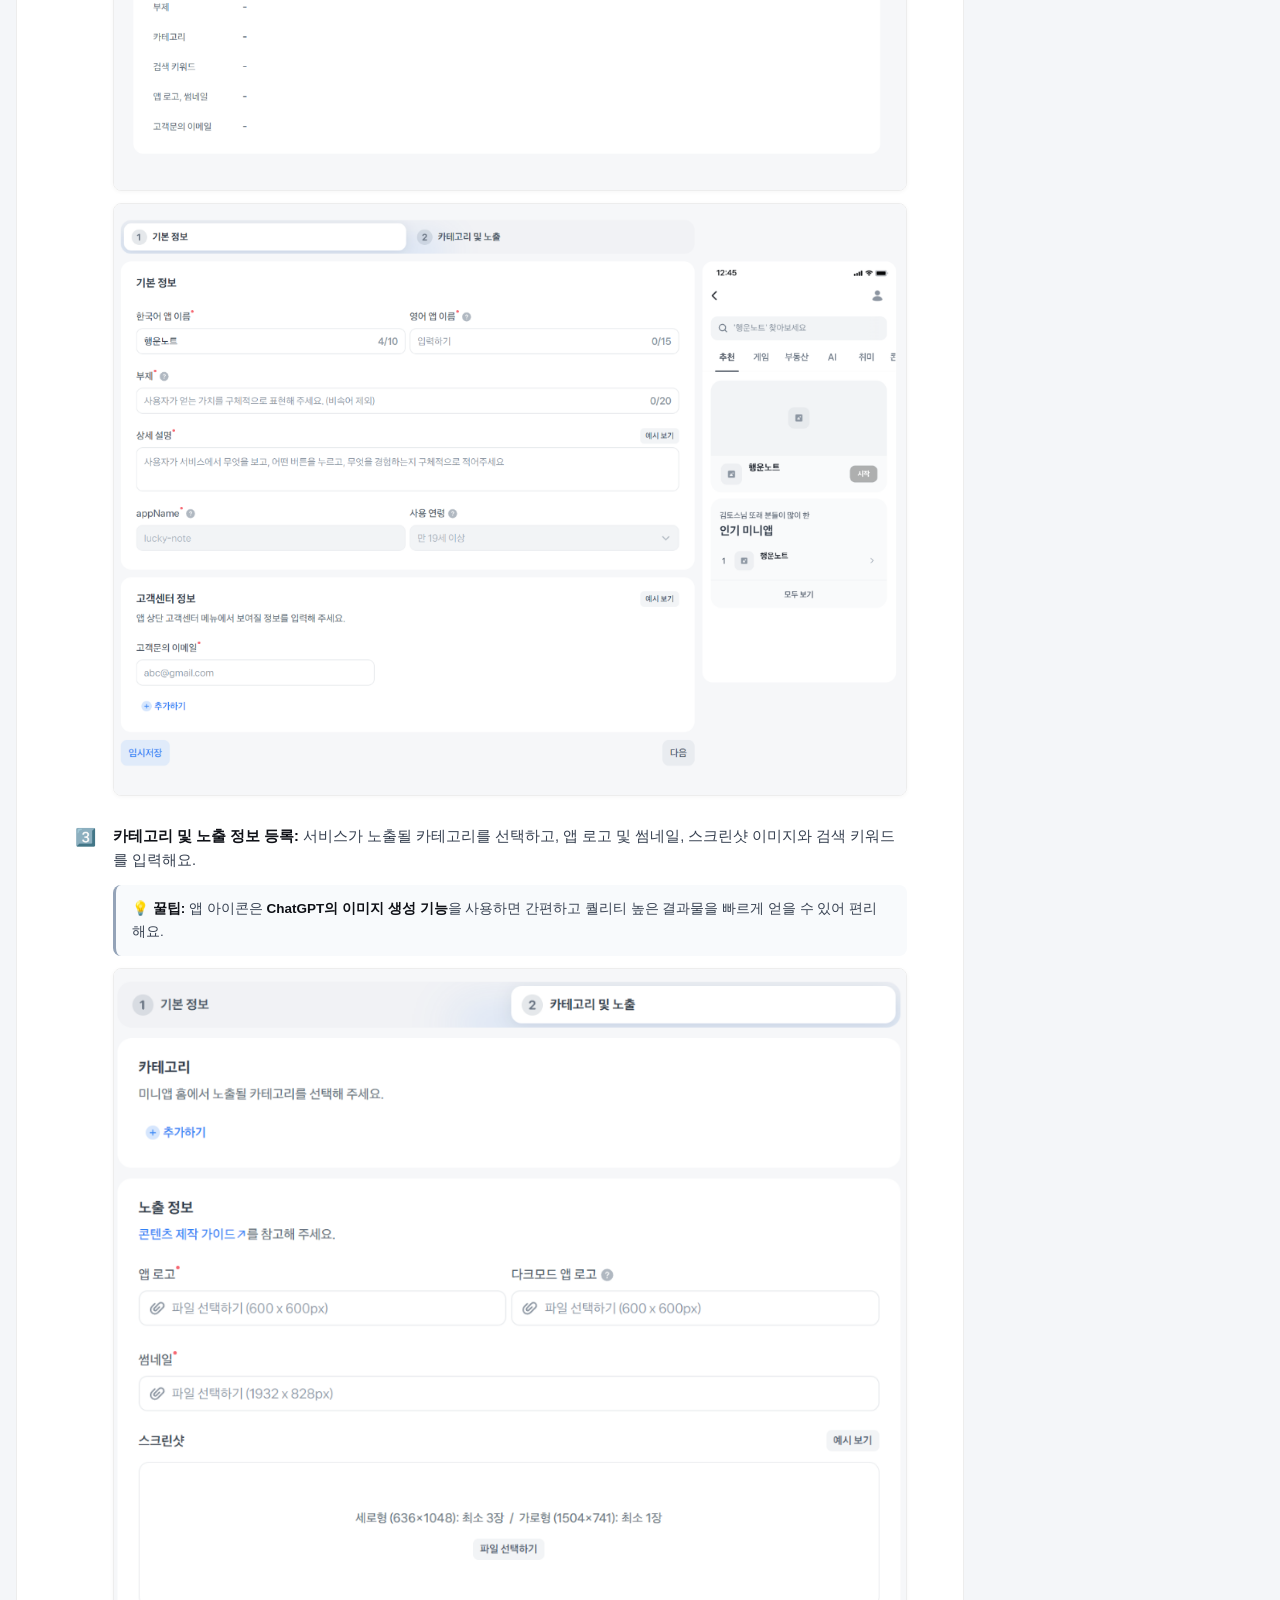
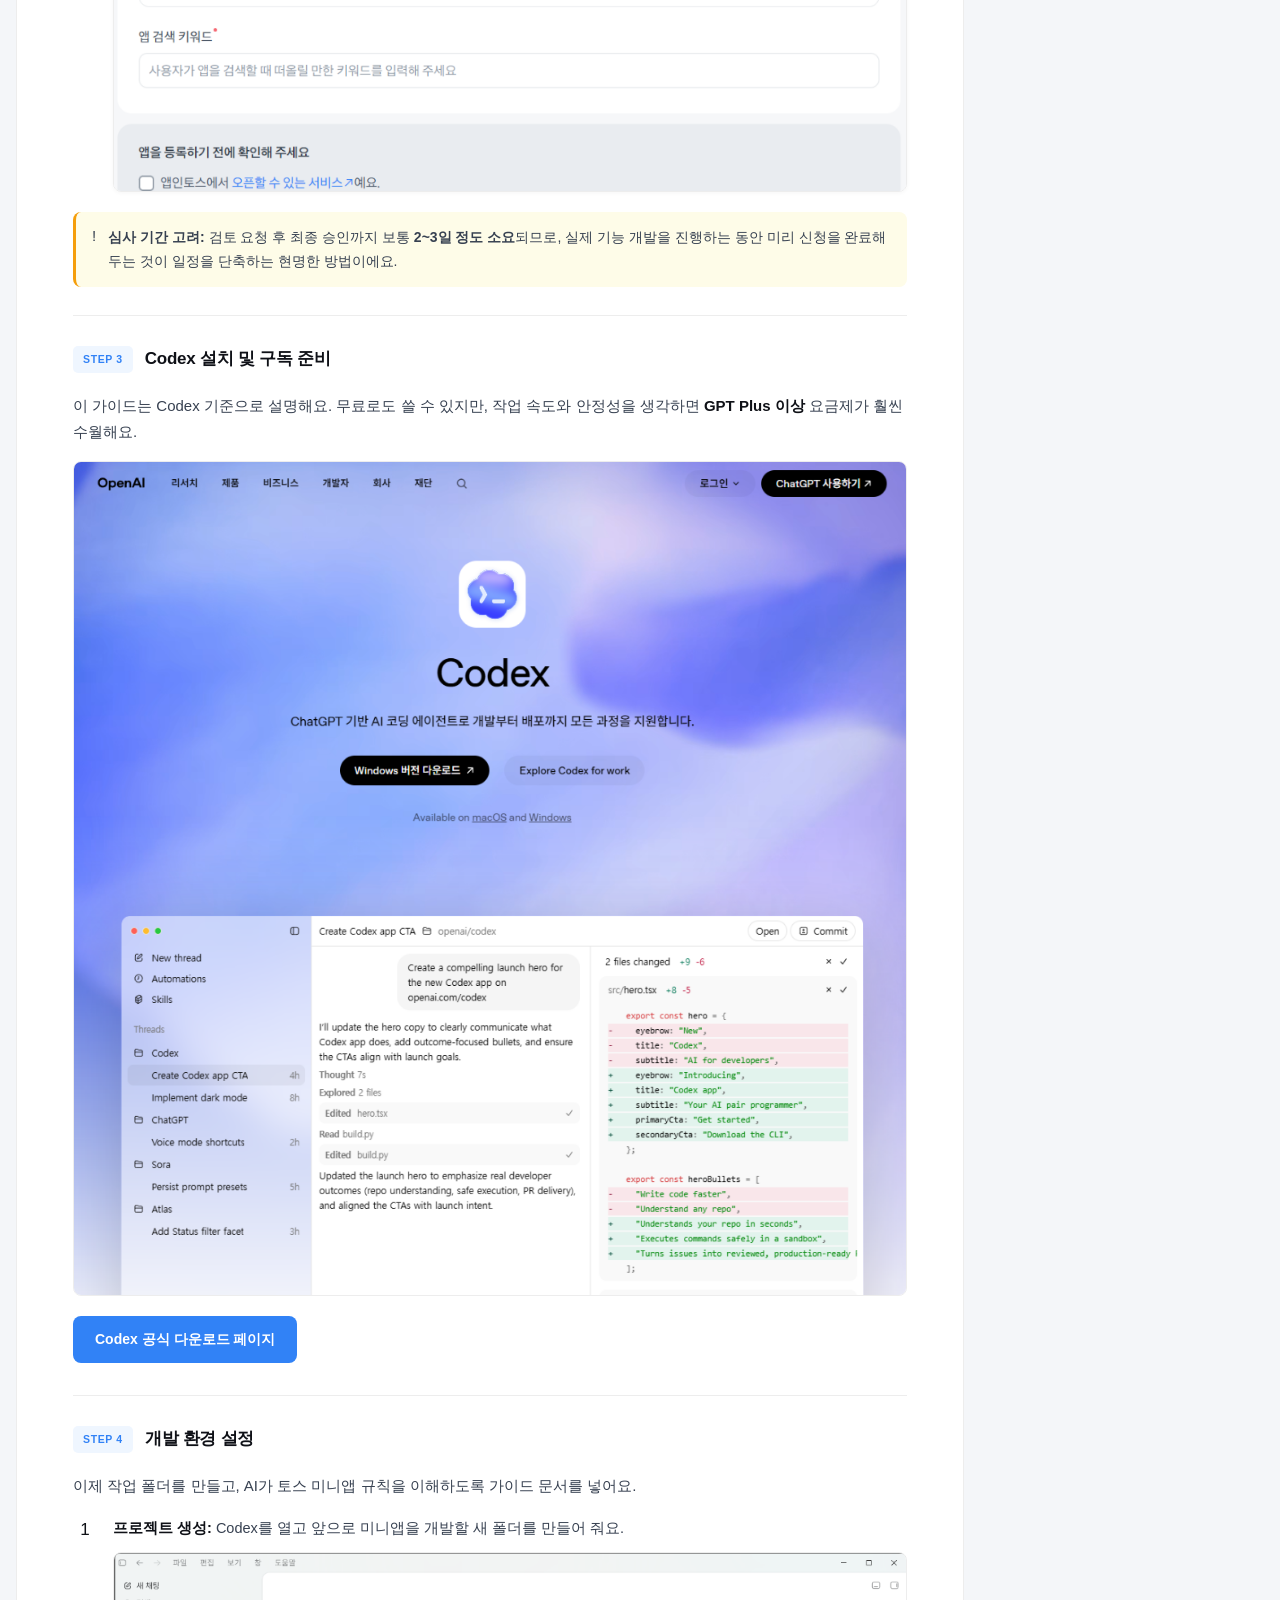
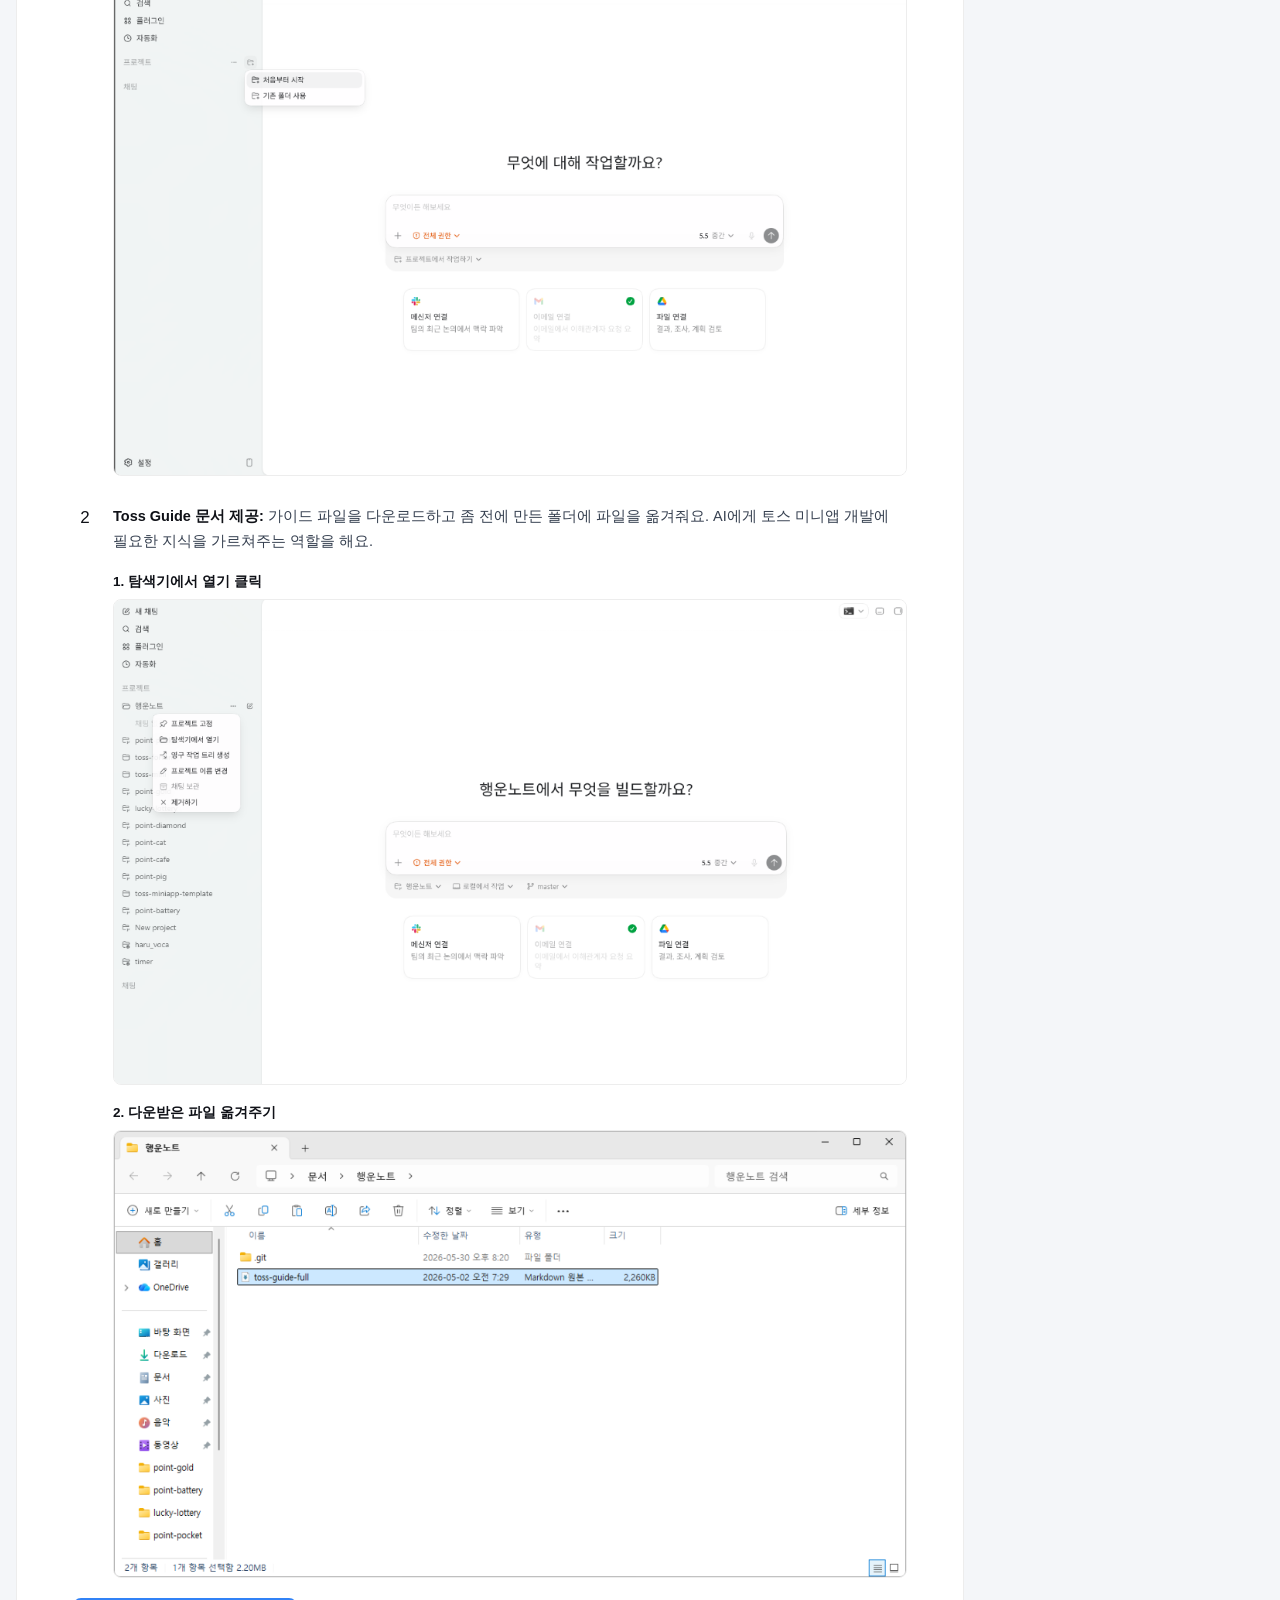
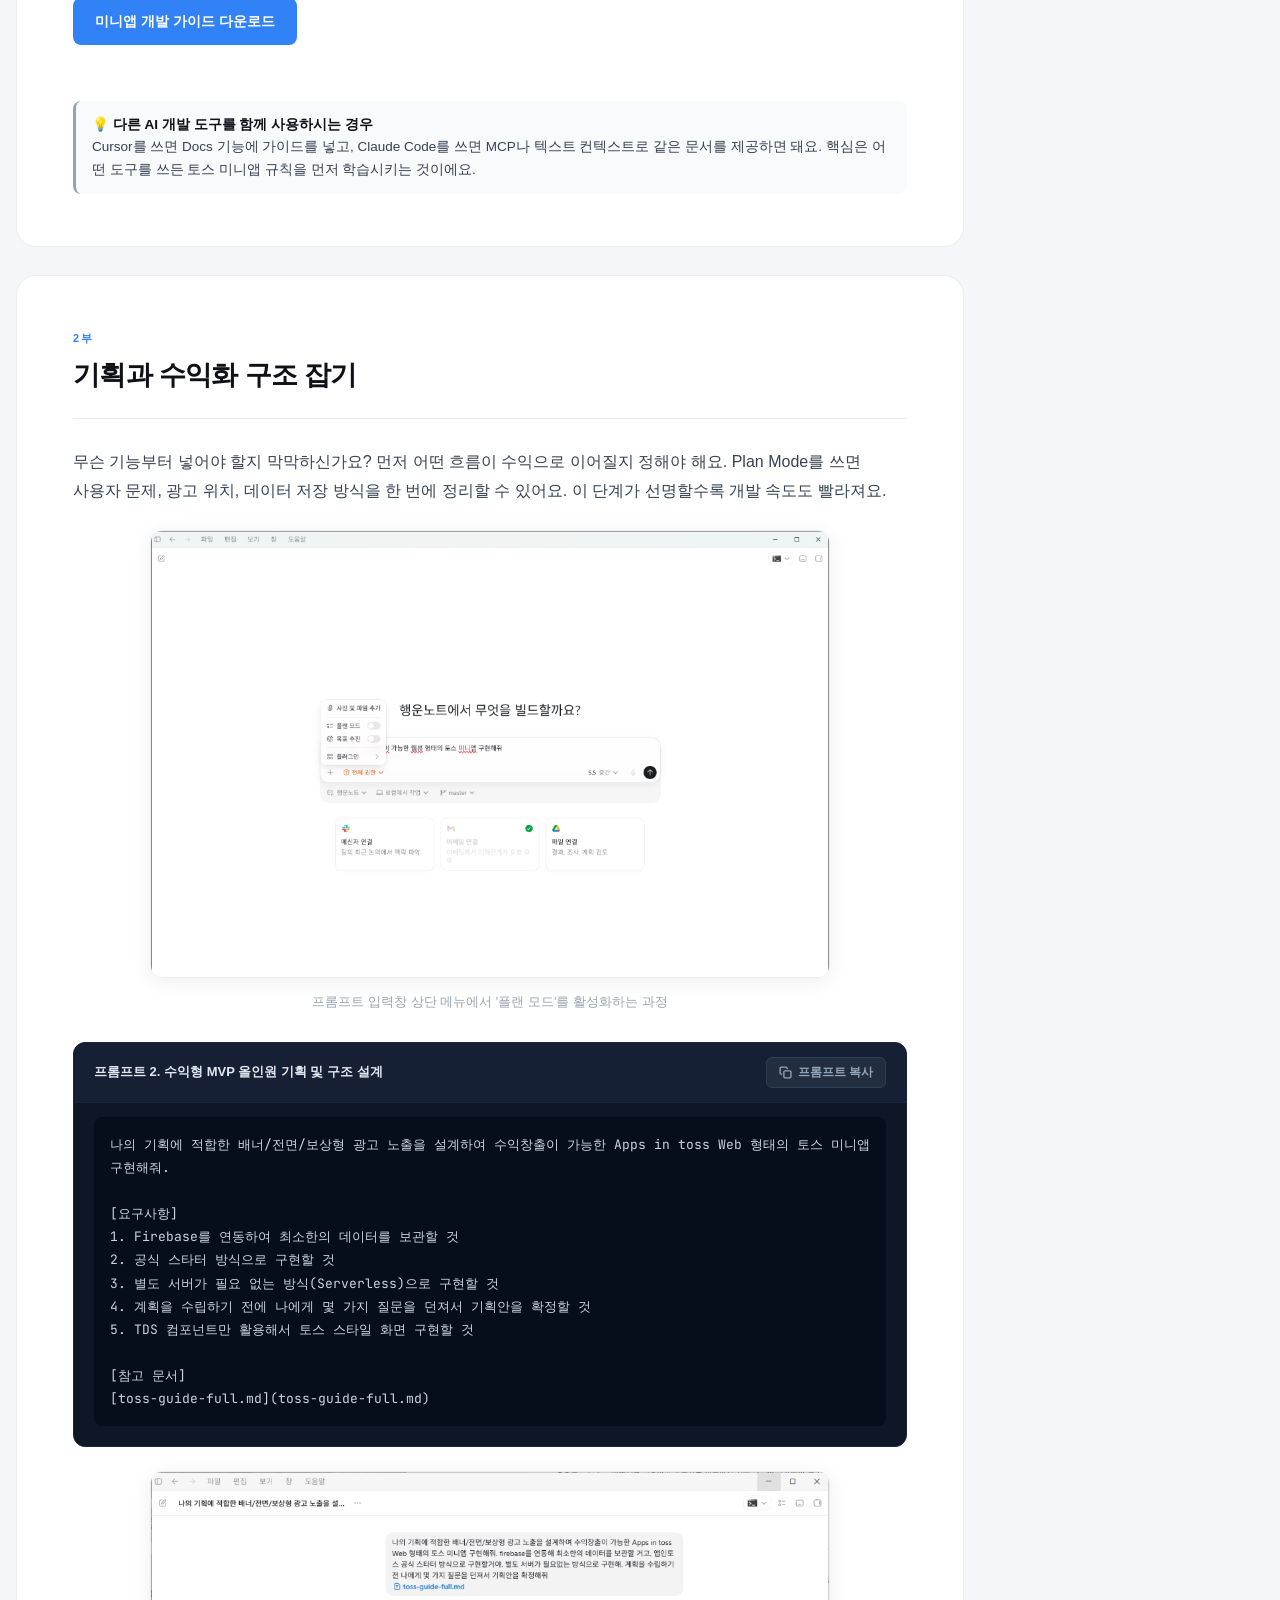
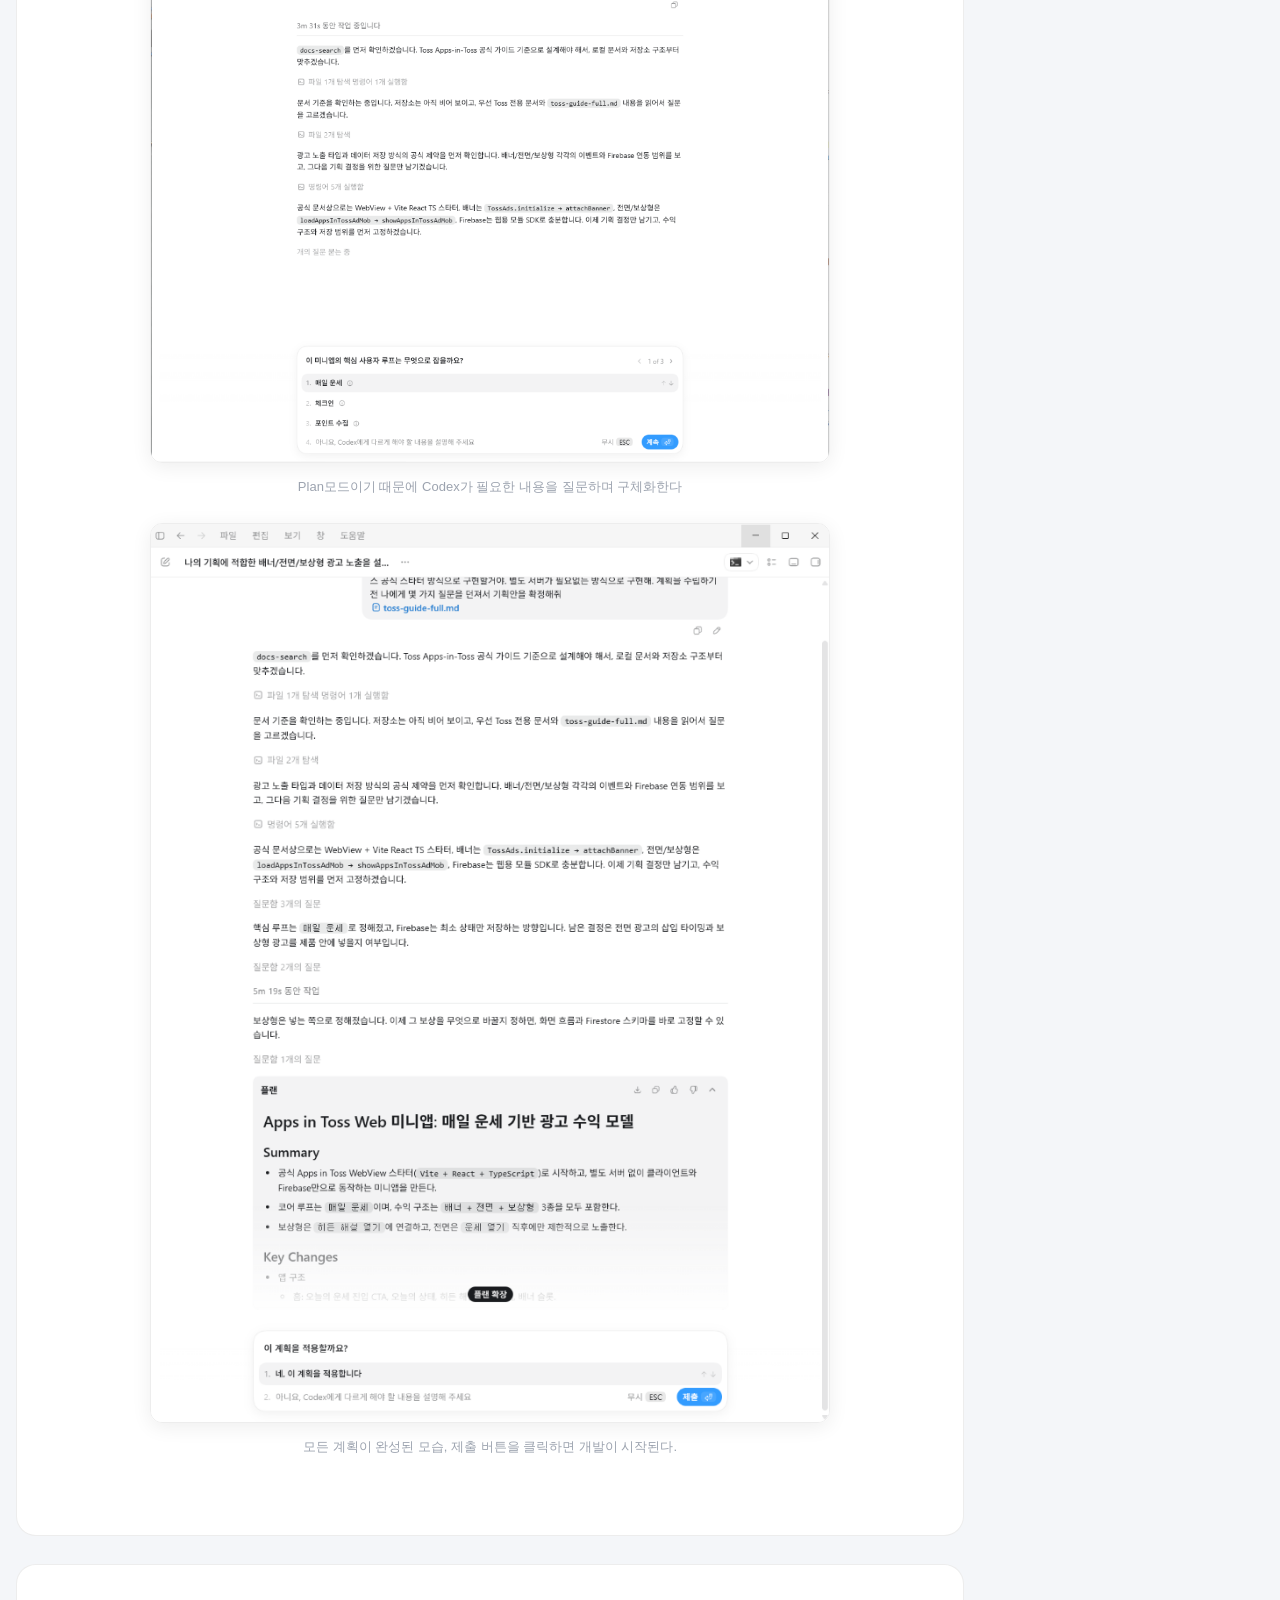
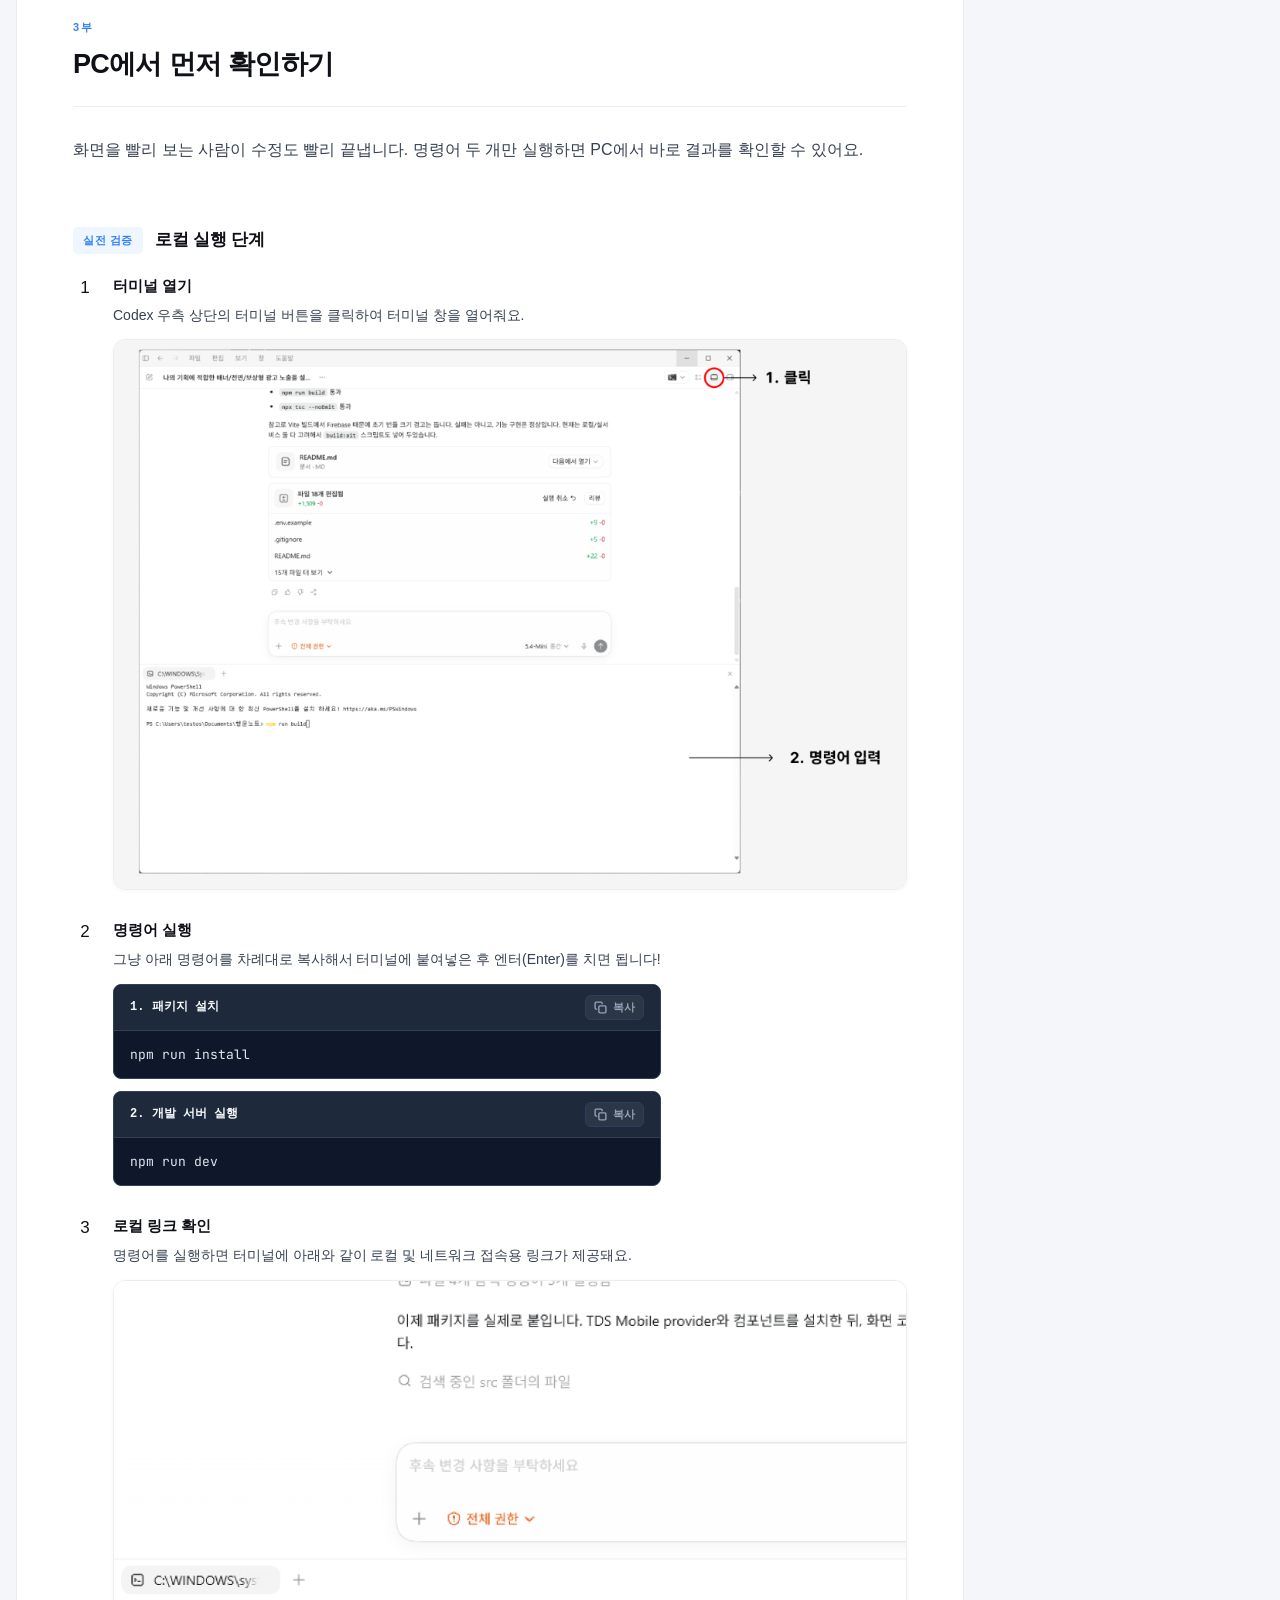
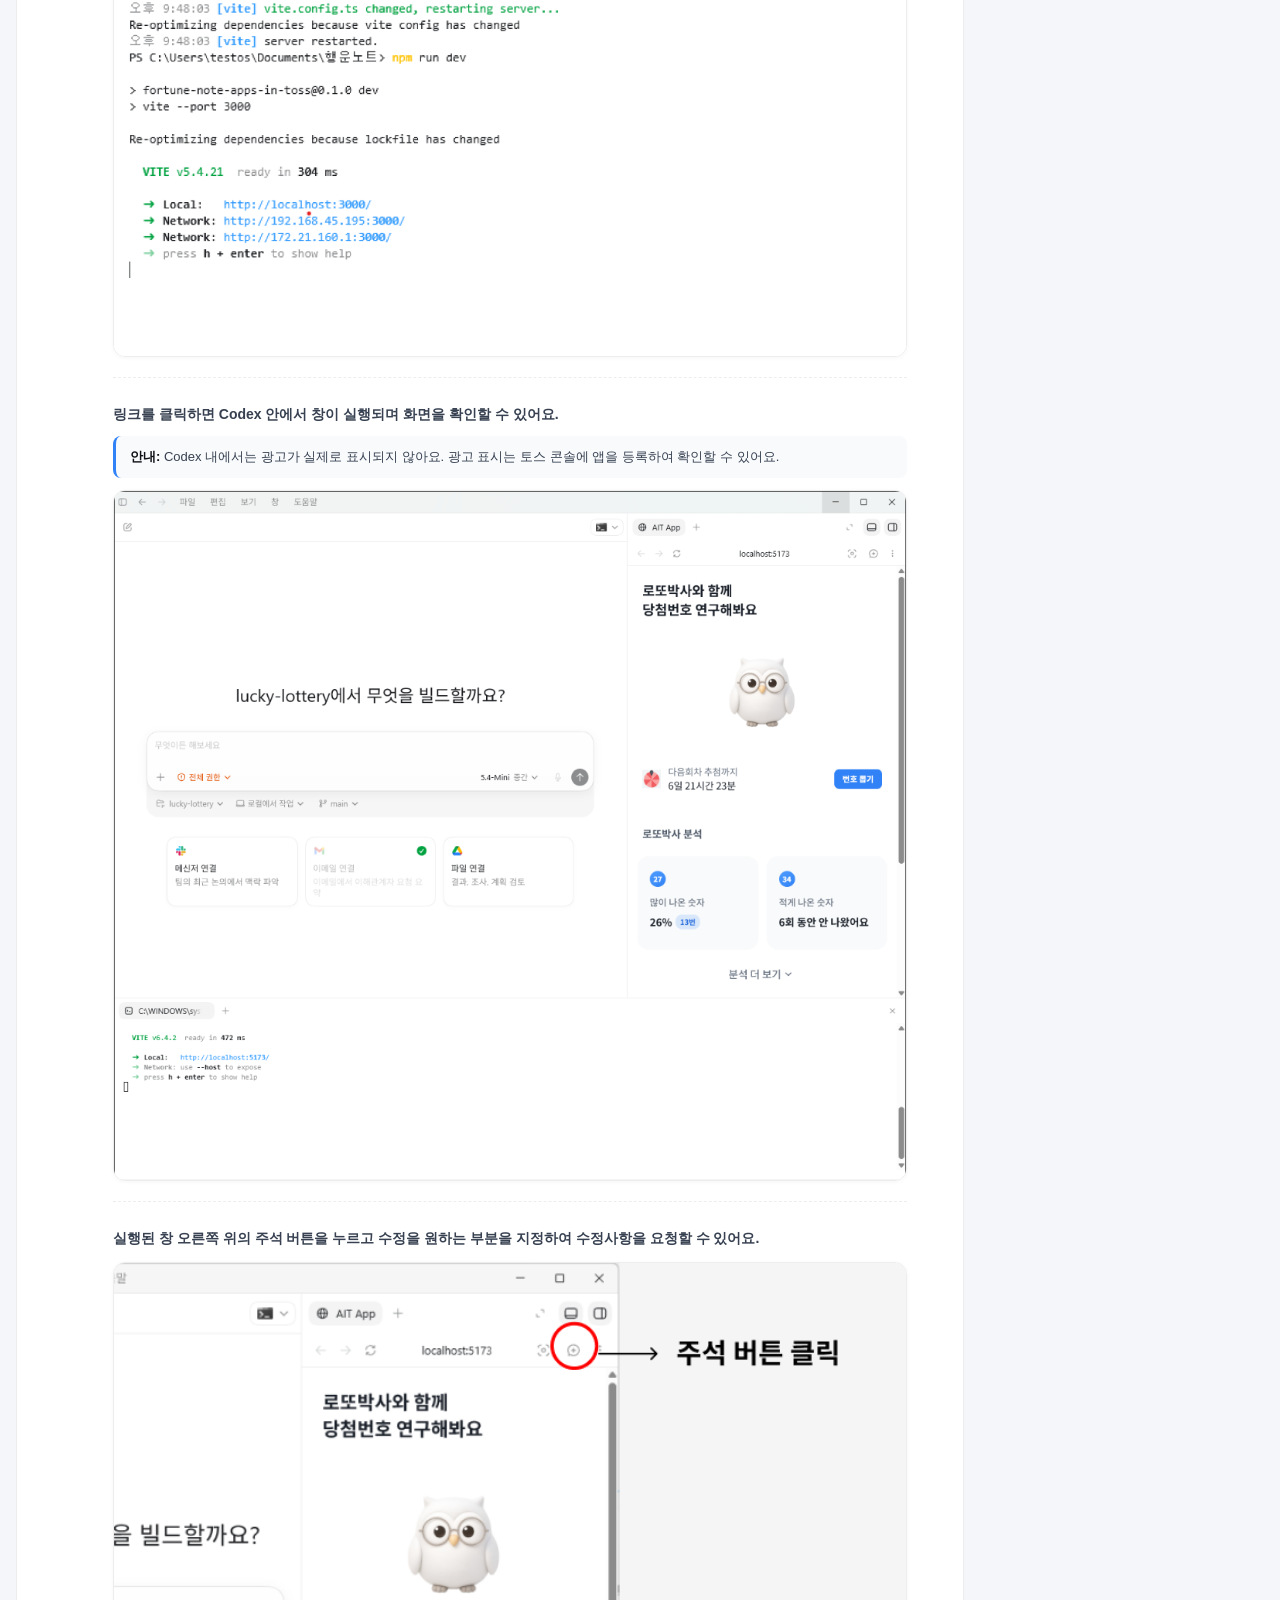
==== commit db822299: "Update challenge banner description for clarity and engagement" ====
--- a/index.html
+++ b/index.html
@@ -47,9 +47,9 @@
         <div class="challenge-banner-eyebrow">🔥 사전 신청 모집 중</div>
         <h2>토스 미니앱 <em>완주 챌린지</em></h2>
         <p class="challenge-banner-desc">
-          이 가이드로 앱을 완성했다면, 이제 실제 매출을 만들 차례예요.<br>
-          <strong>하루 매출 1만 원을 달성하면 참가비를 전액 돌려드립니다.</strong>
-          기수제 러닝메이트와 함께 끝까지 완주해요.
+          이 가이드에 없는 것들이 있어요.<br>
+          <strong>토스 심화 기능, 프로모션 활용법, eCPM을 올리는 실전 노하우</strong>—혼자 찾기엔 너무 오래 걸리는 것들이요.<br>
+          챌린지에서는 같은 기수 러닝메이트와 함께 시작해, 중간에 막혀도 포기하지 않고 <strong>실제 매출이 나올 때까지</strong> 끝까지 함께 완주합니다.
         </p>
         <div class="challenge-banner-chips">
           <span class="challenge-chip challenge-chip-accent">하루 1만원 달성 시 100% 환급</span>
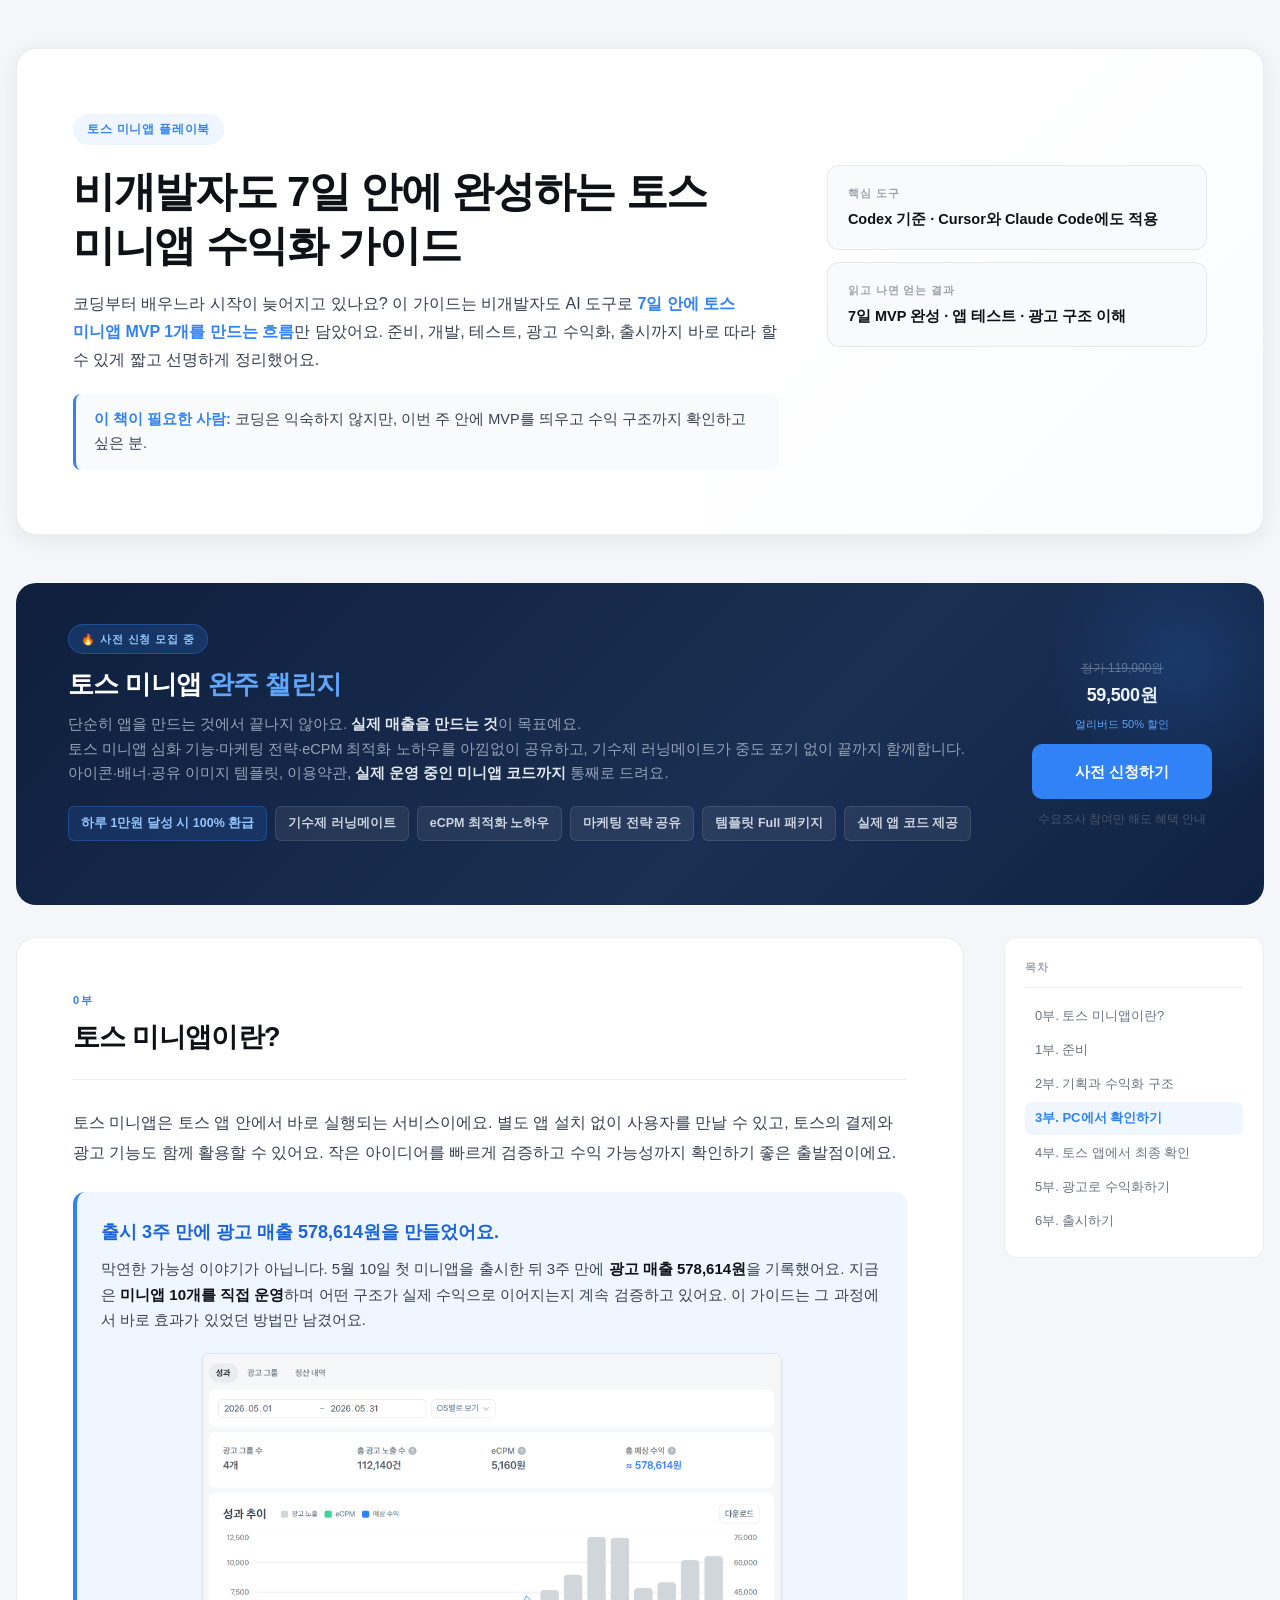
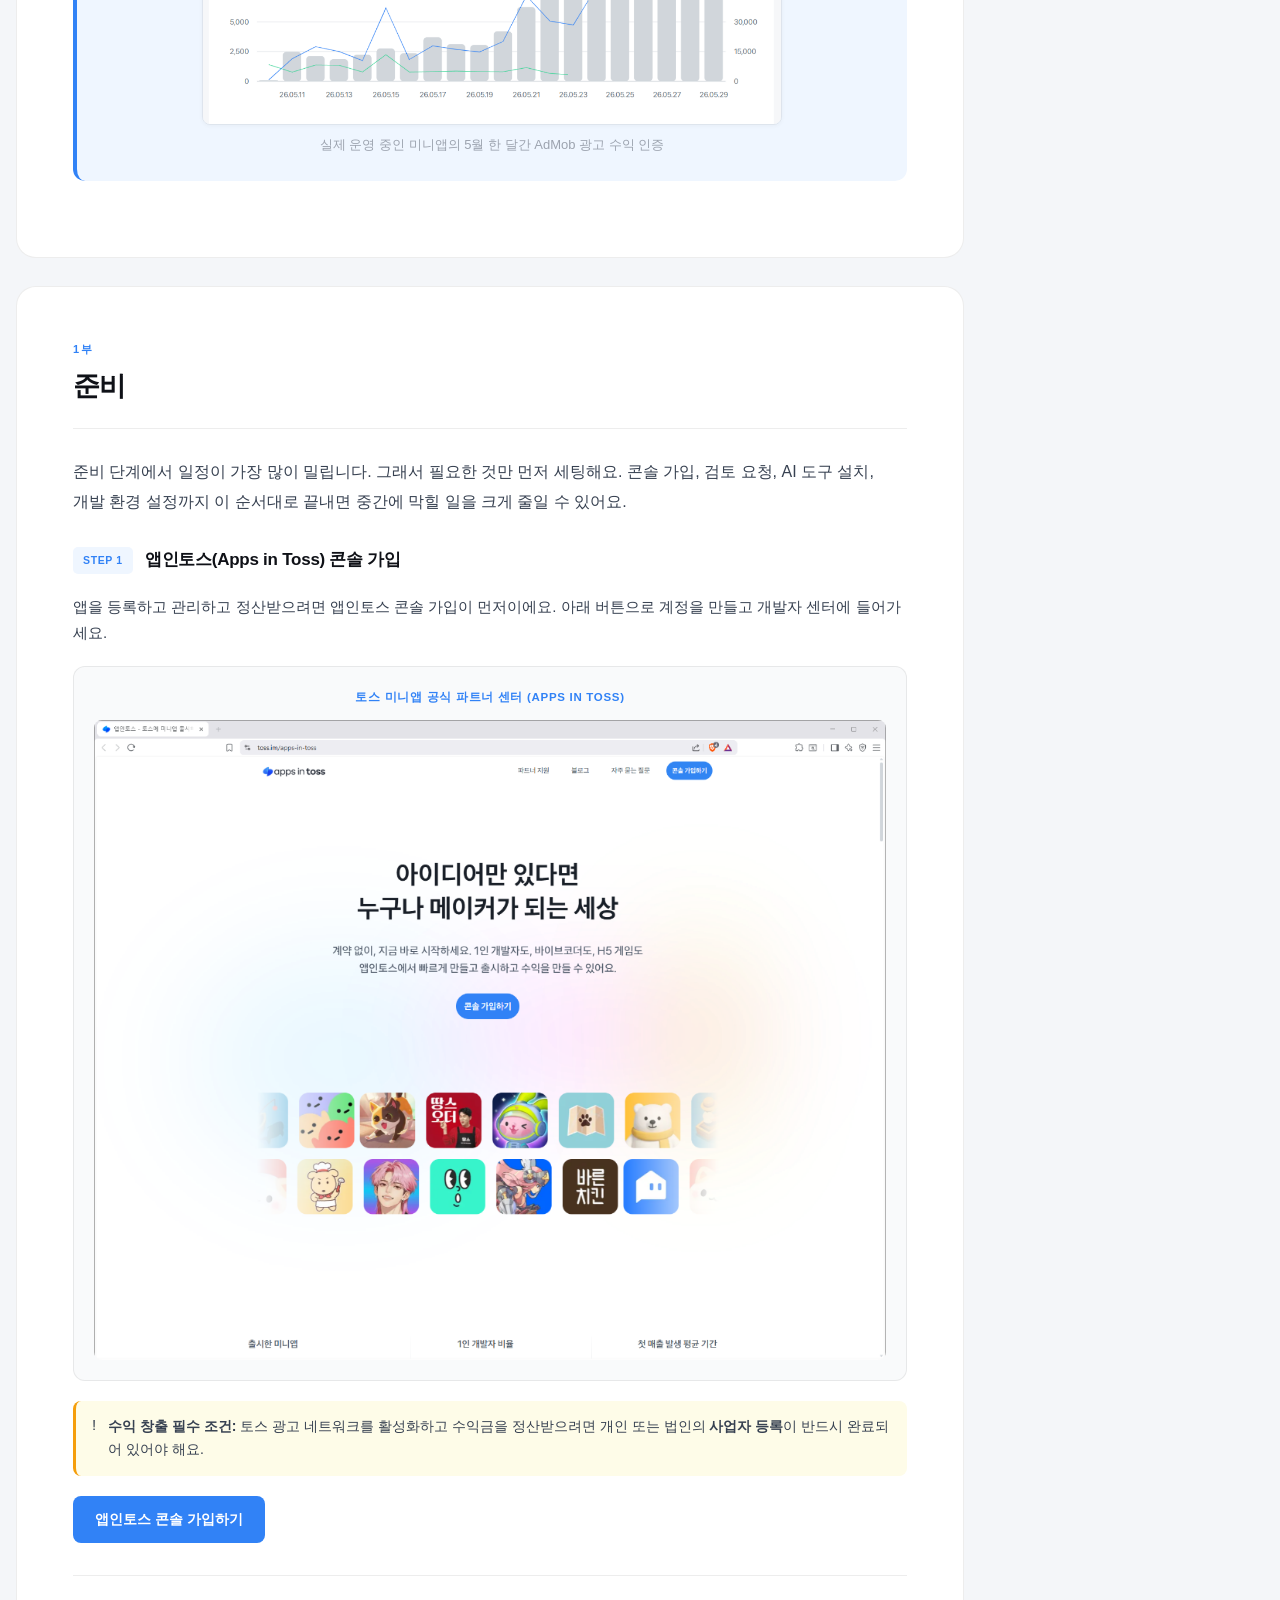
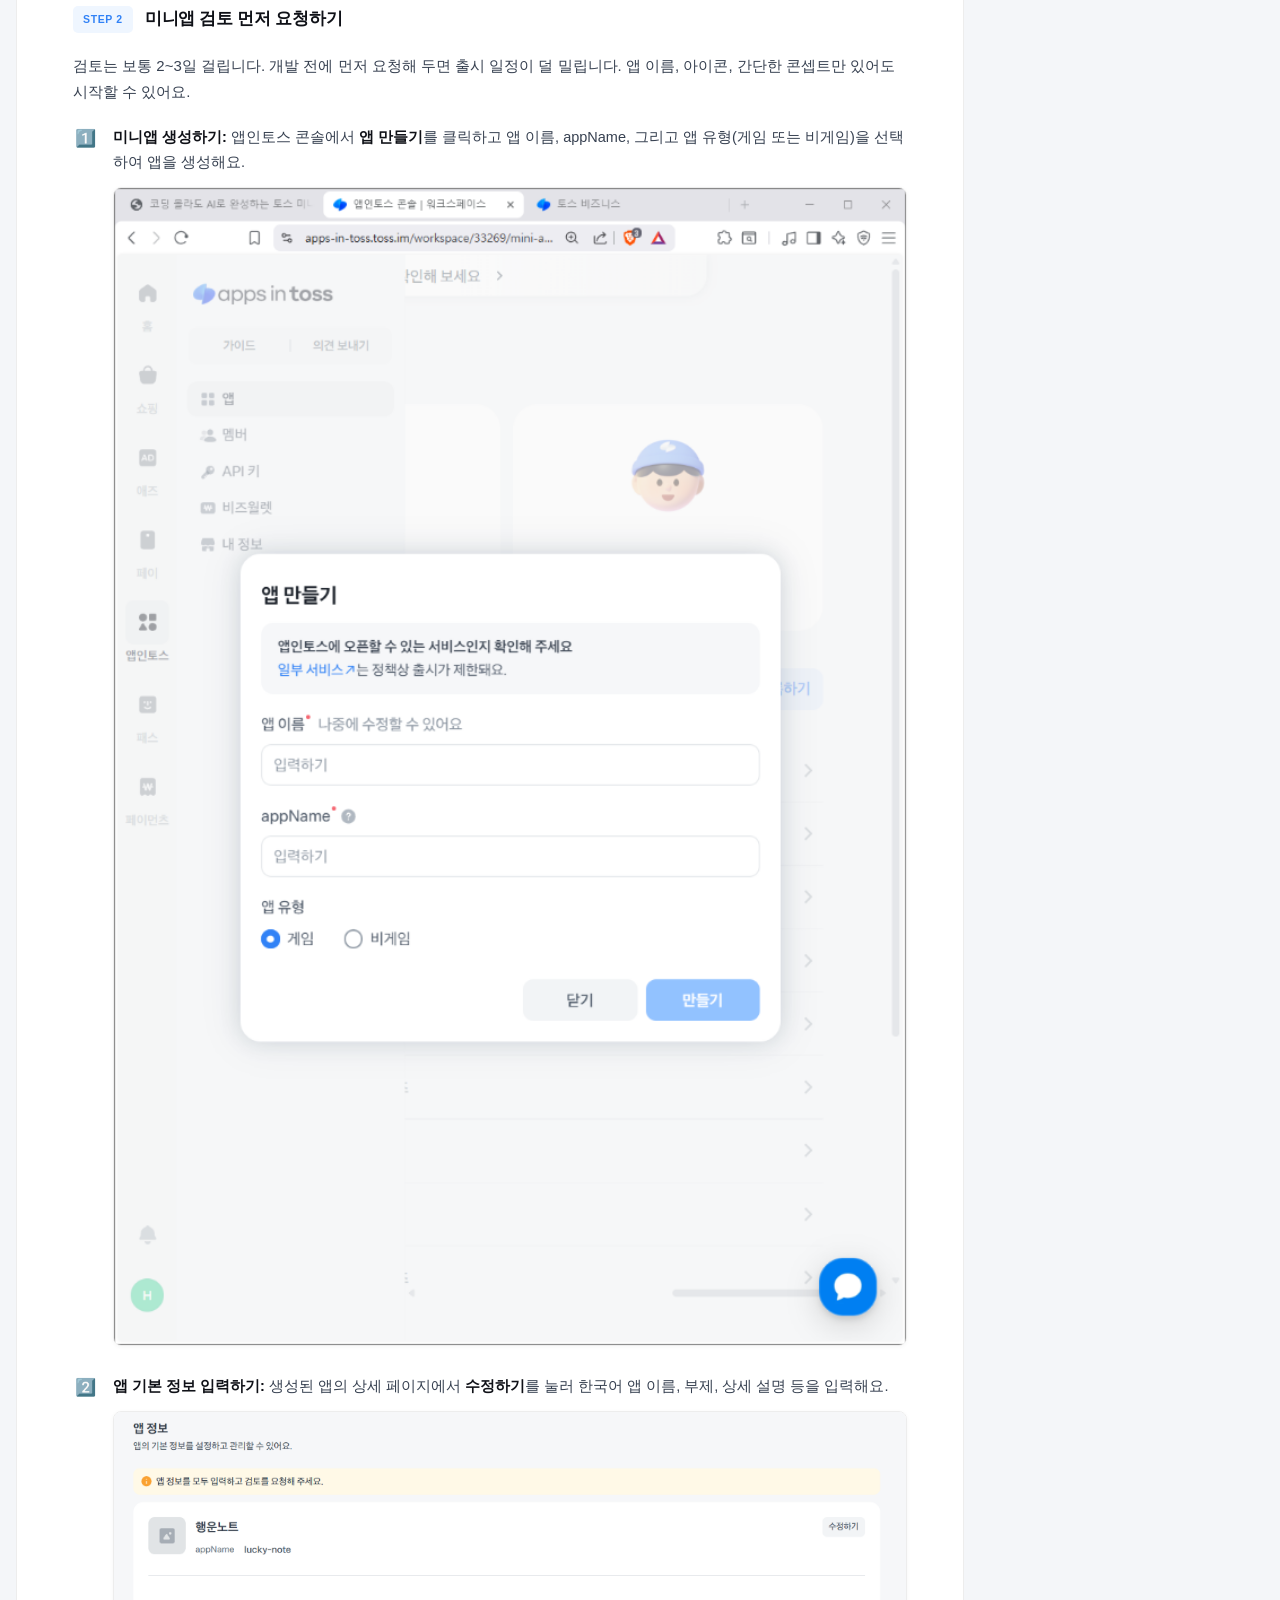
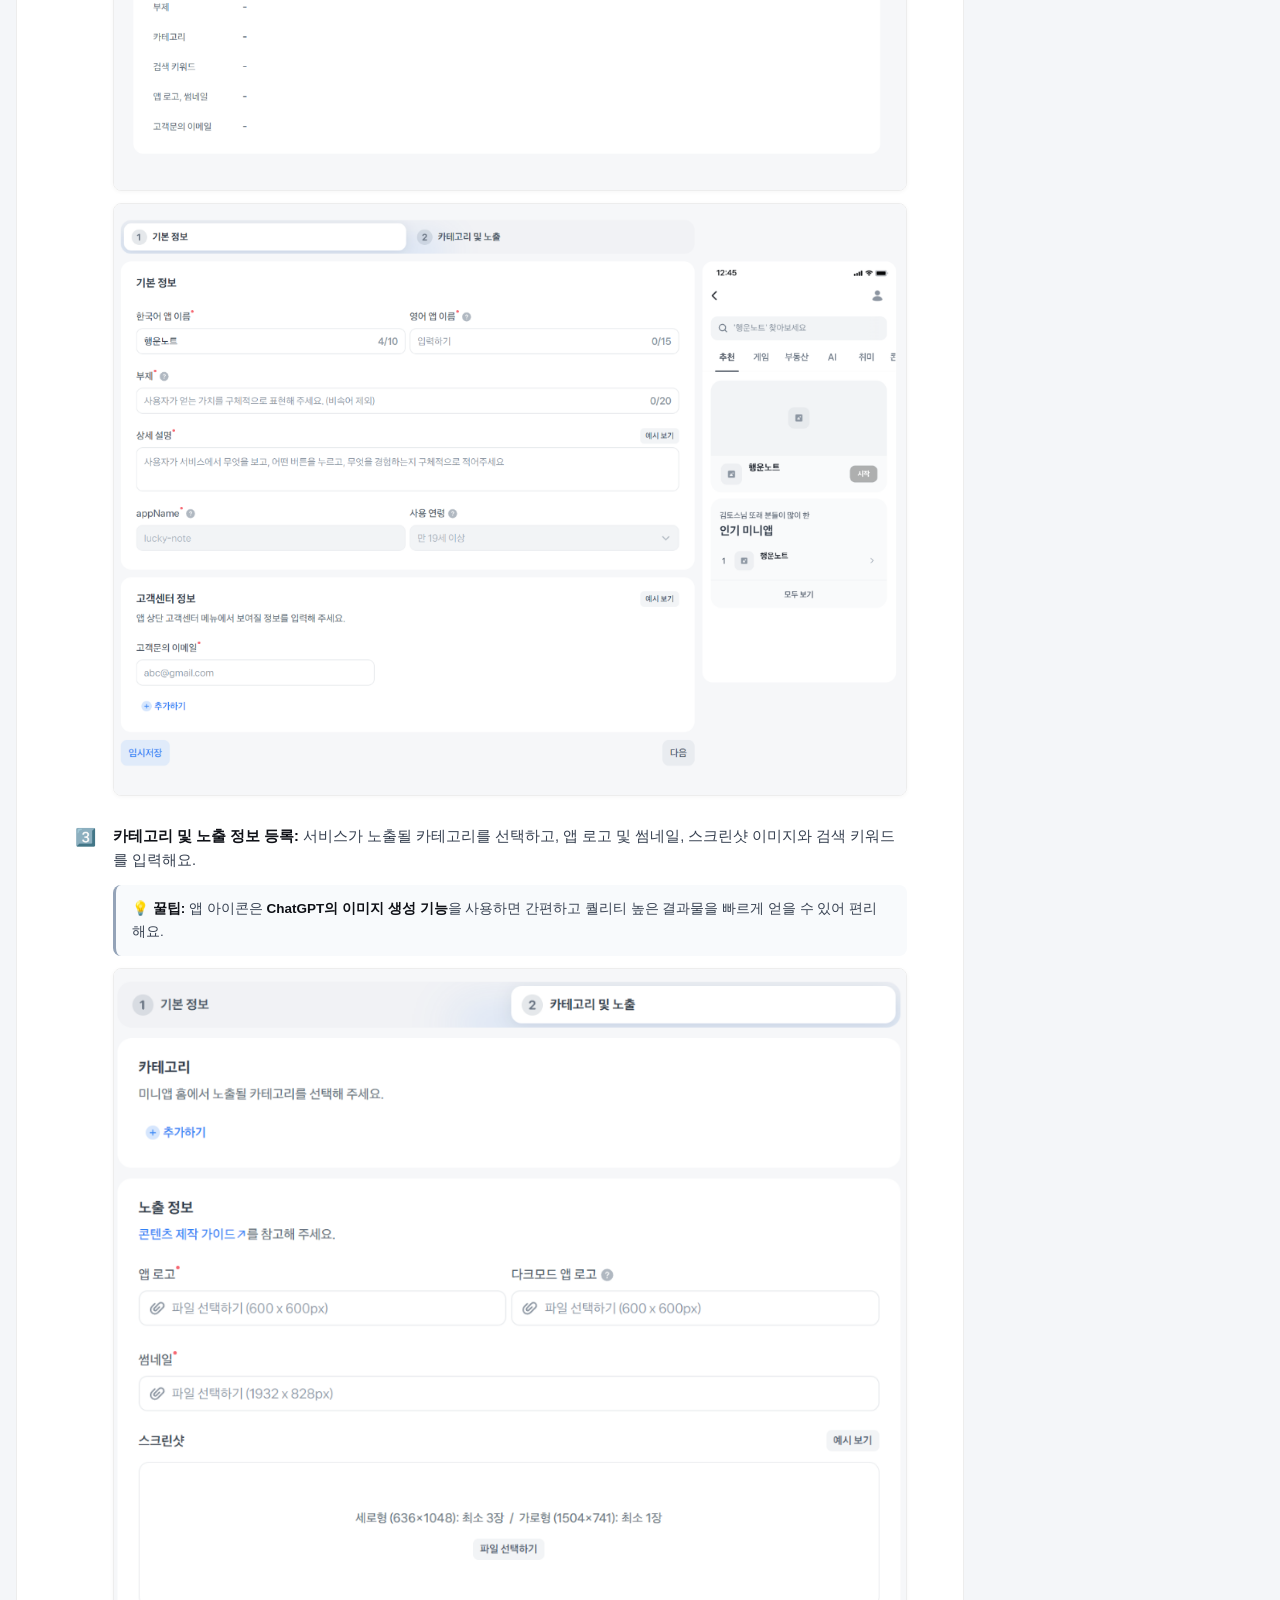
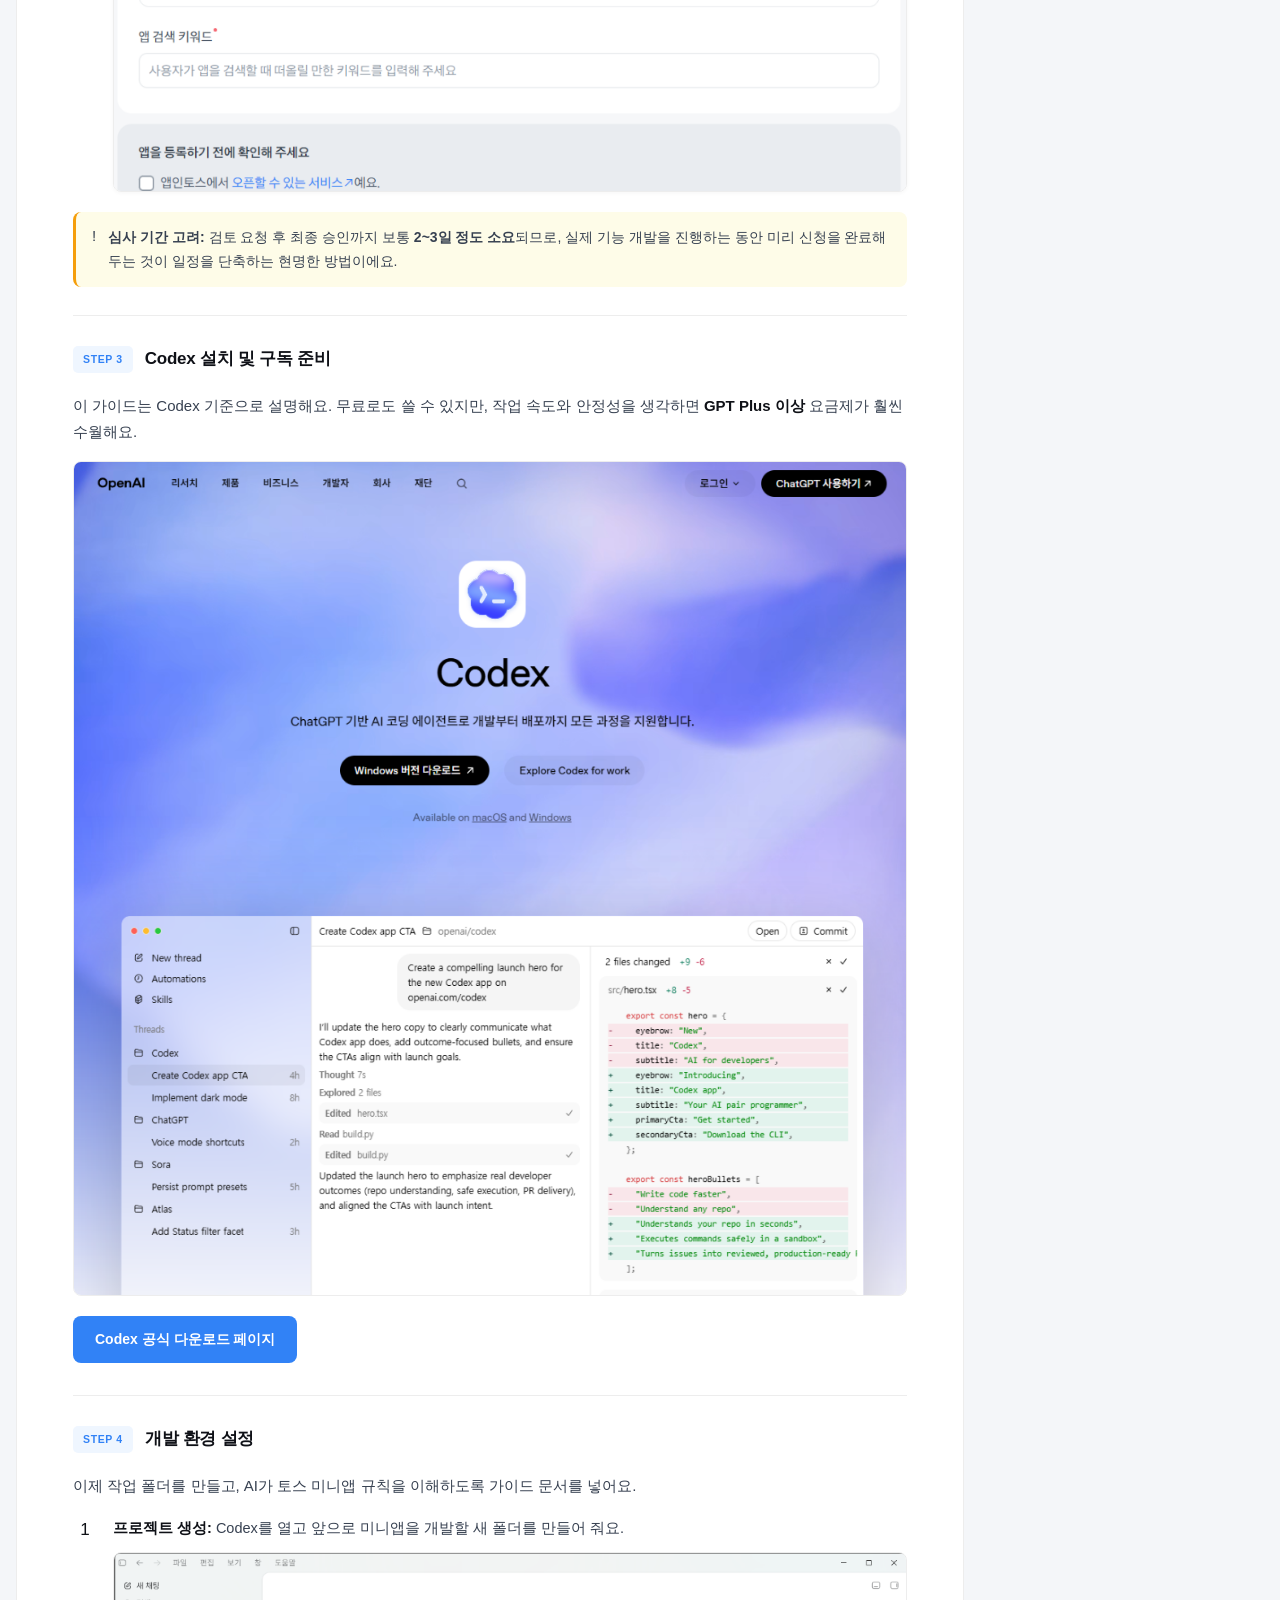
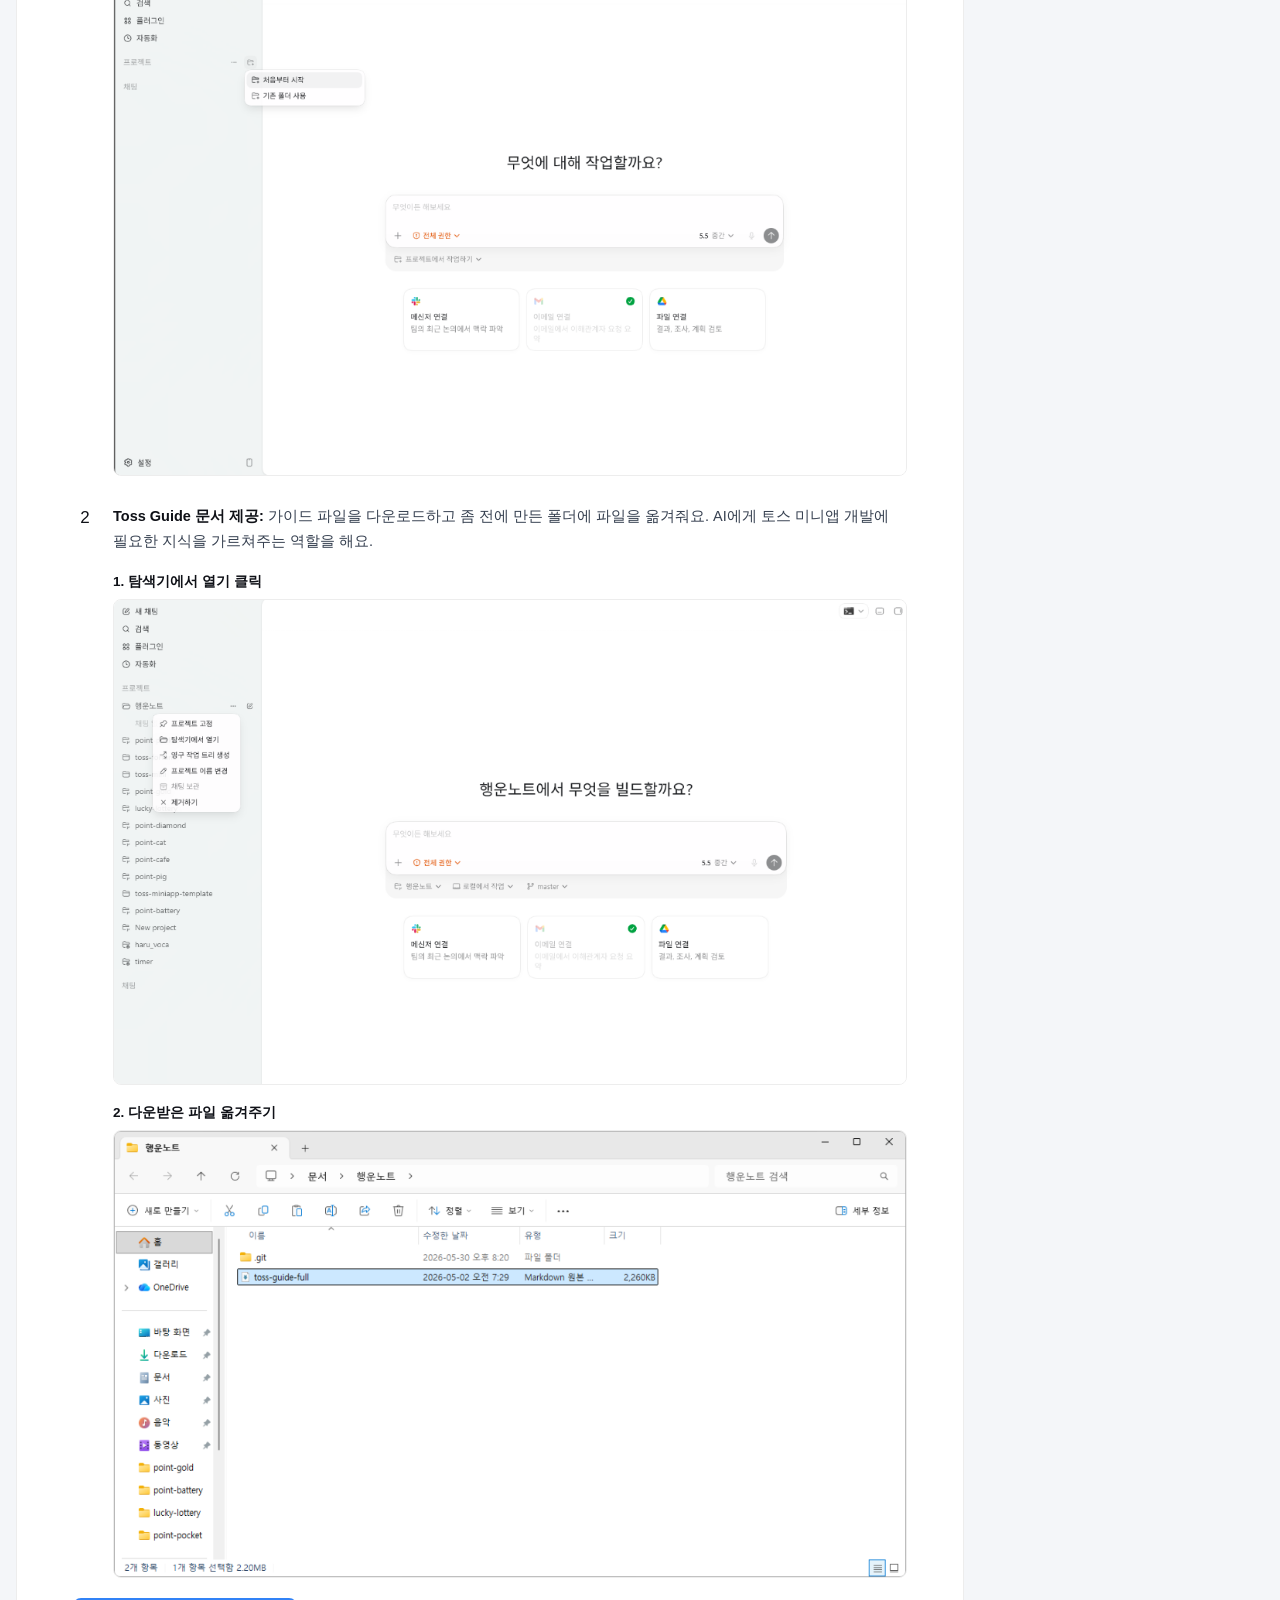
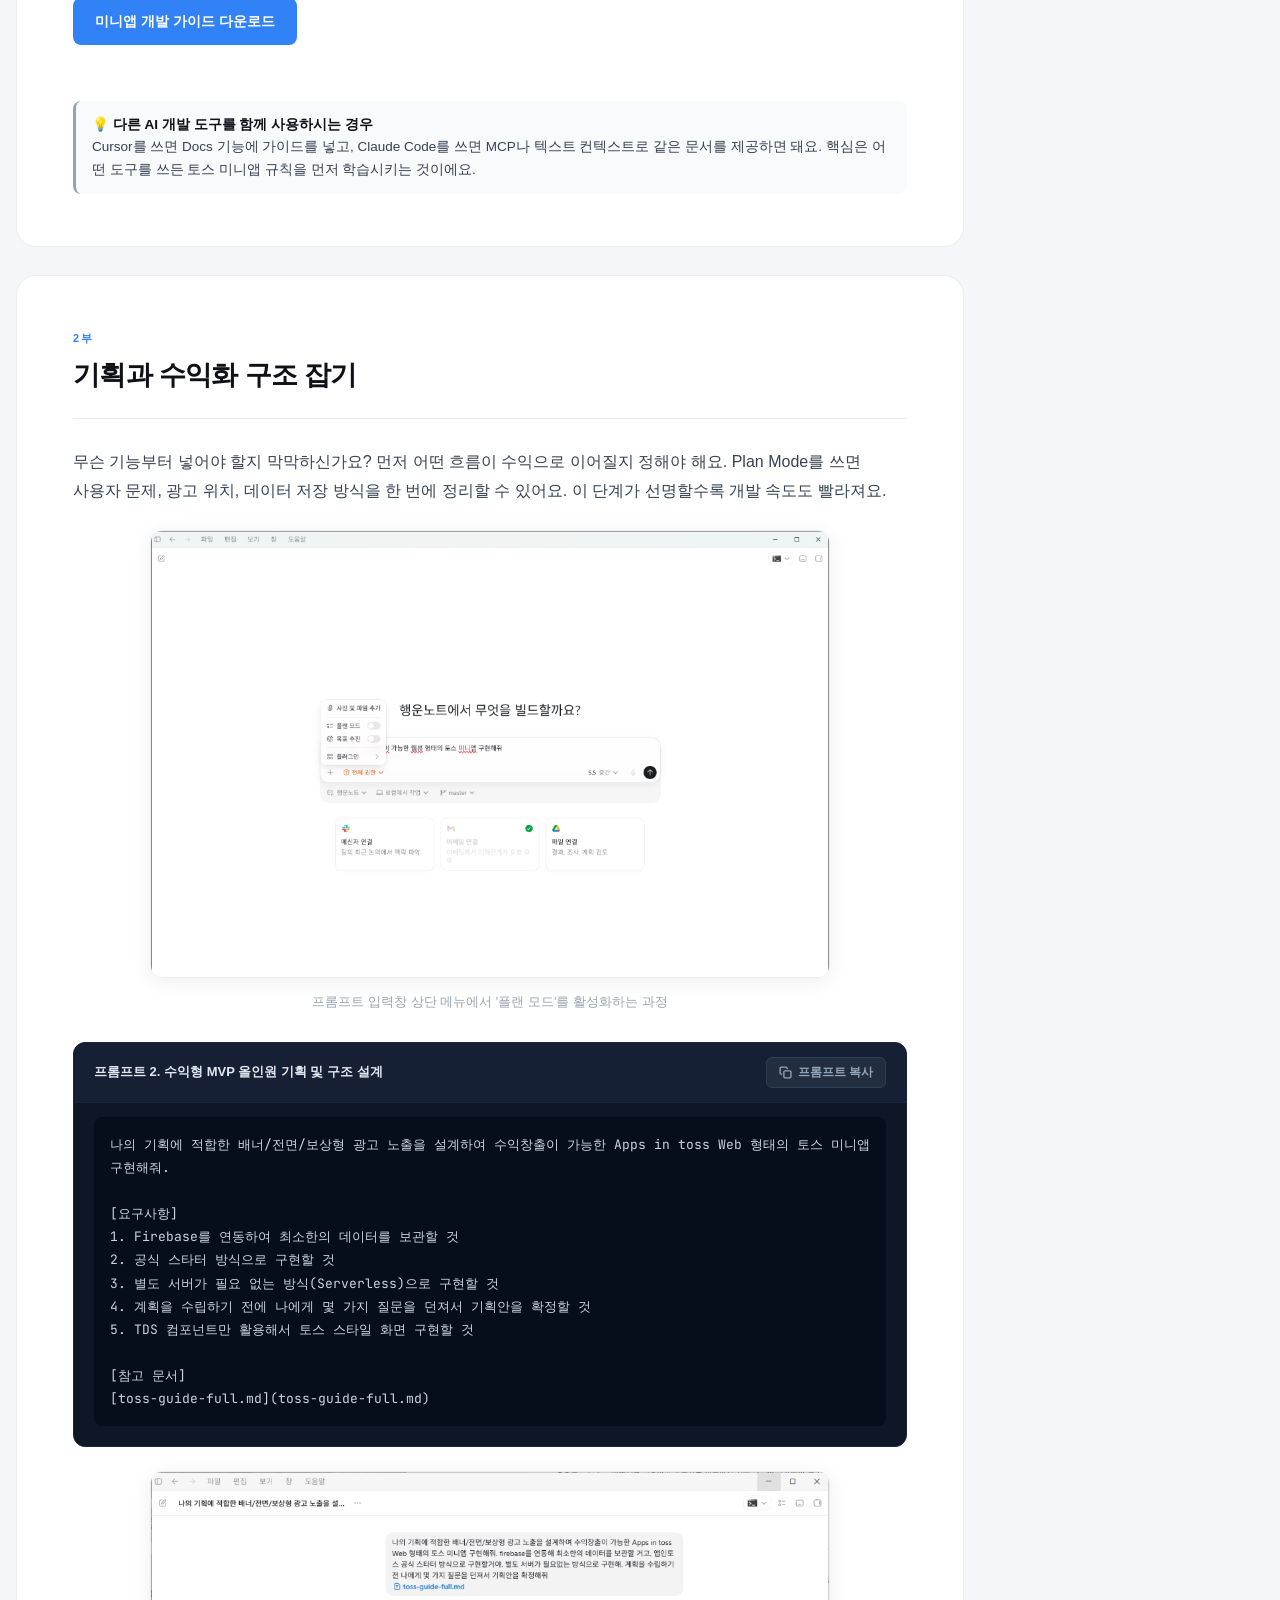
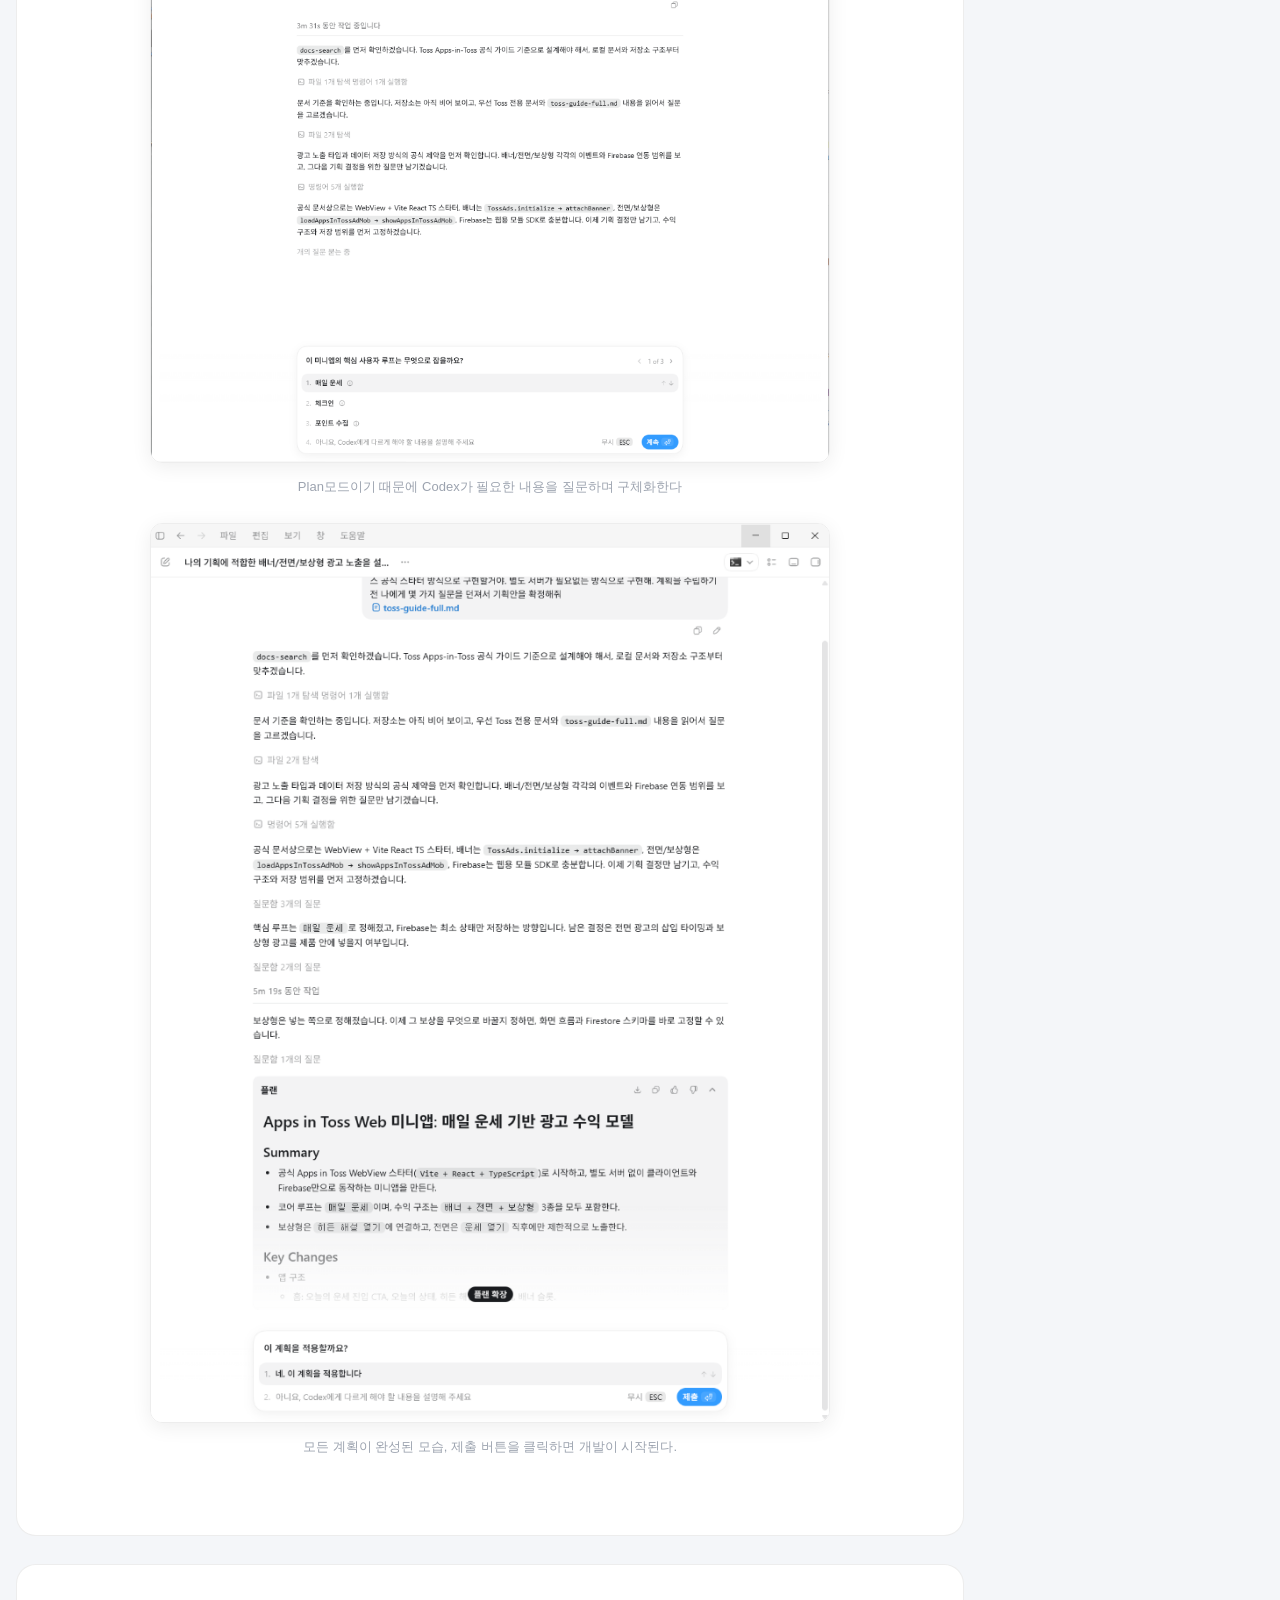
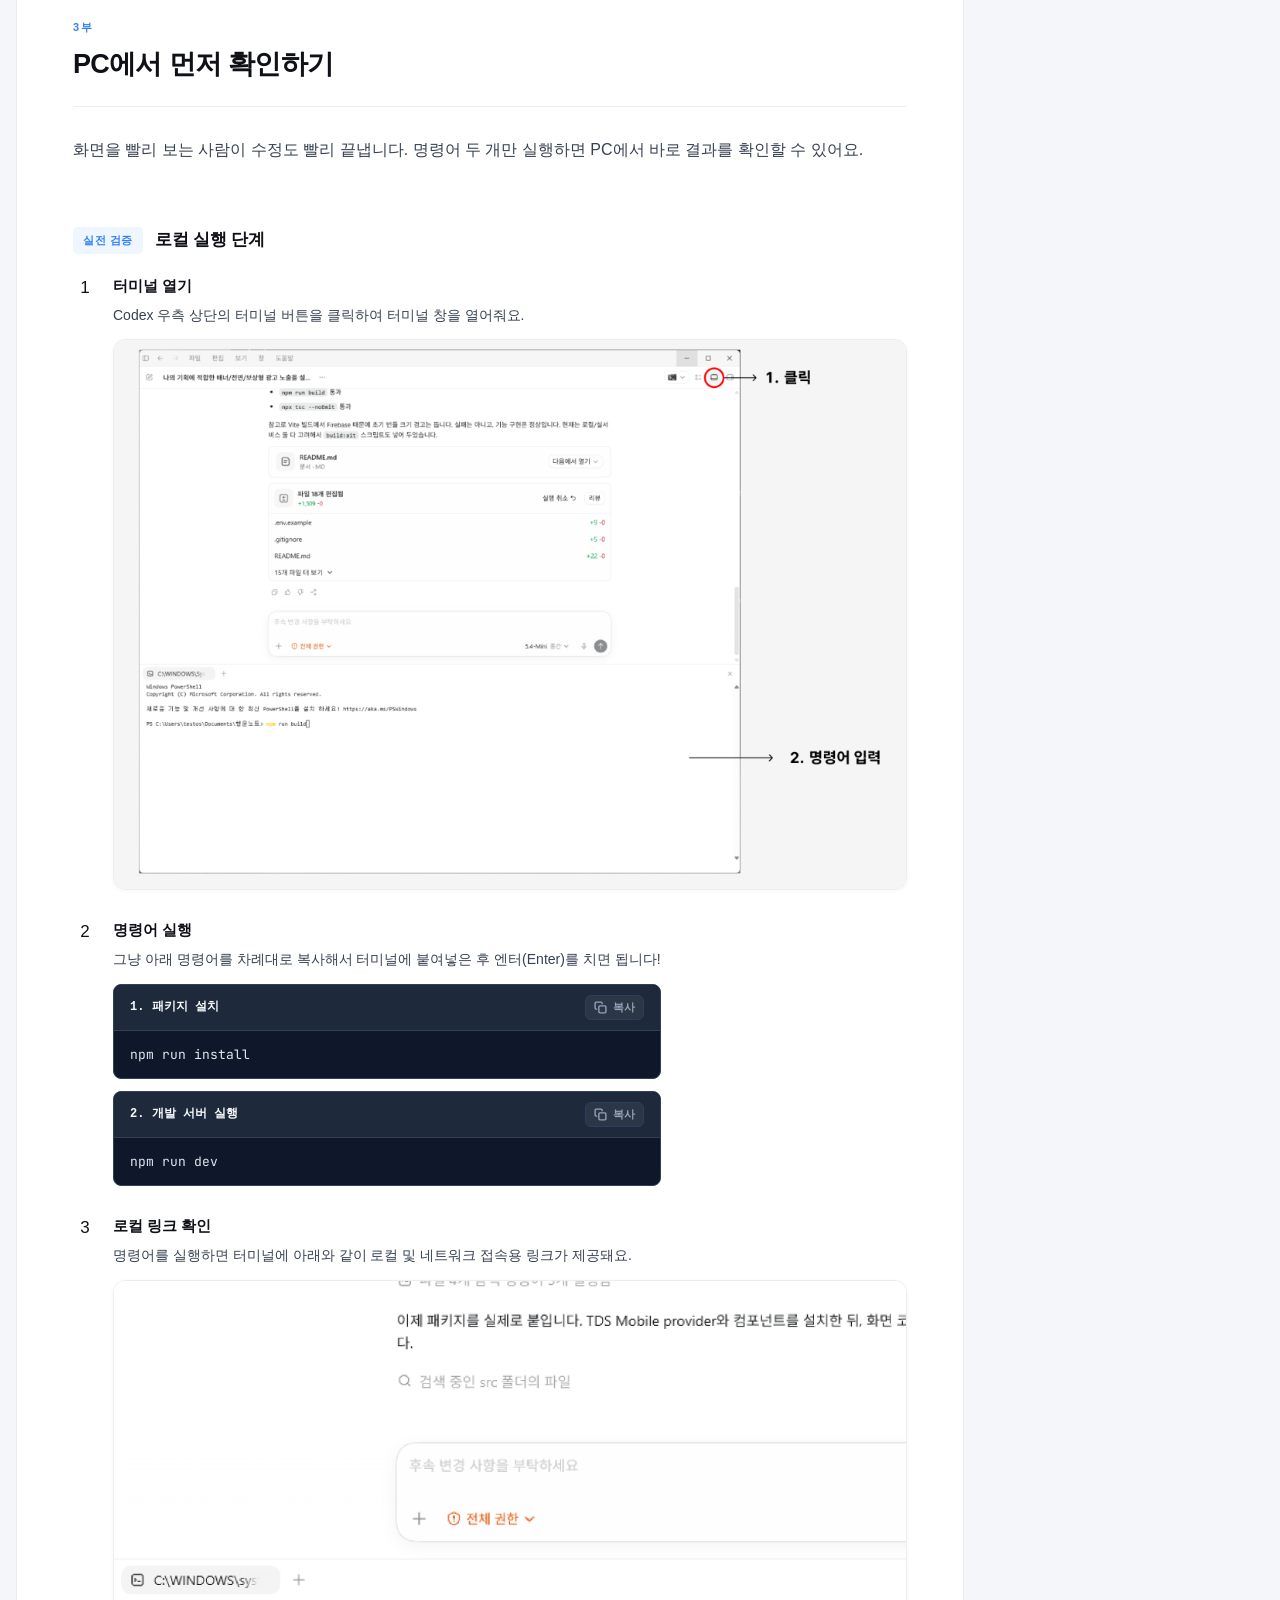
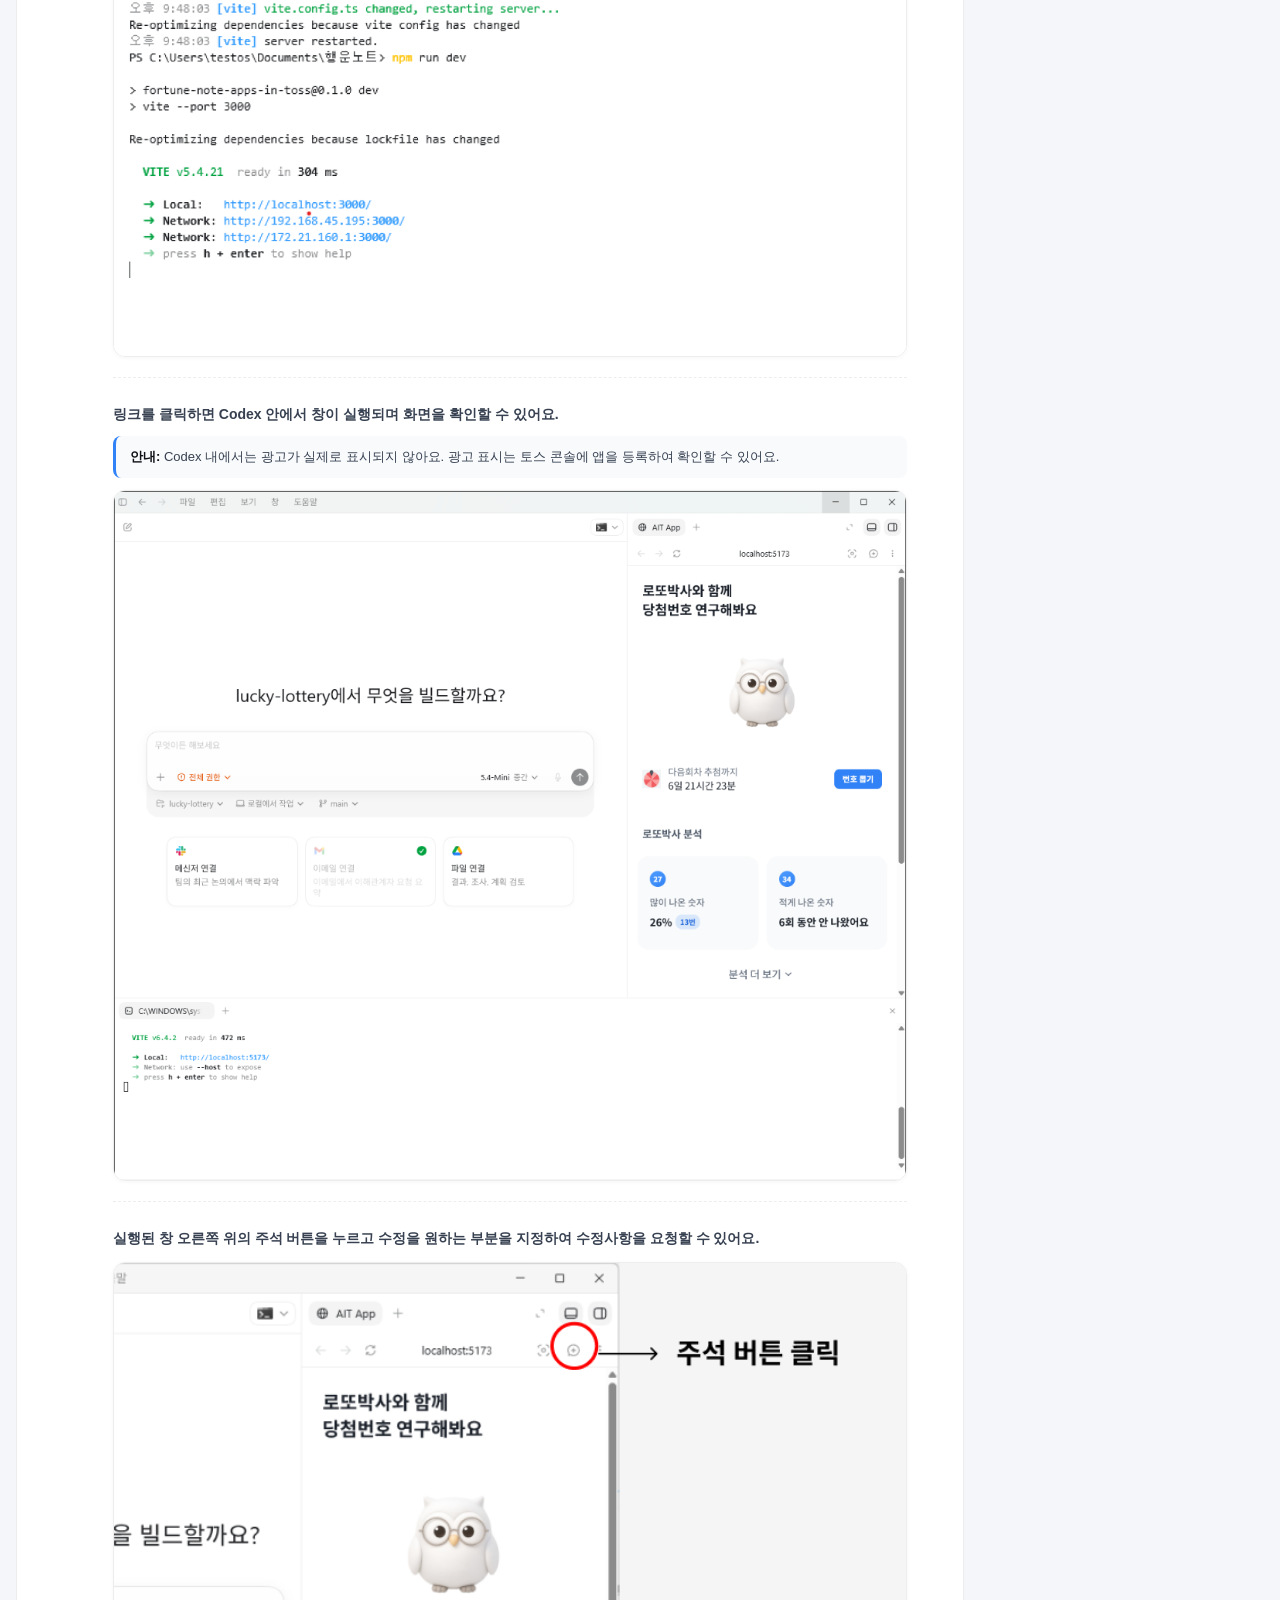
==== commit 18982c0b: "Update challenge banner description to emphasize revenue generation and support resources" ====
--- a/index.html
+++ b/index.html
@@ -47,15 +47,17 @@
         <div class="challenge-banner-eyebrow">🔥 사전 신청 모집 중</div>
         <h2>토스 미니앱 <em>완주 챌린지</em></h2>
         <p class="challenge-banner-desc">
-          이 가이드에 없는 것들이 있어요.<br>
-          <strong>토스 심화 기능, 프로모션 활용법, eCPM을 올리는 실전 노하우</strong>—혼자 찾기엔 너무 오래 걸리는 것들이요.<br>
-          챌린지에서는 같은 기수 러닝메이트와 함께 시작해, 중간에 막혀도 포기하지 않고 <strong>실제 매출이 나올 때까지</strong> 끝까지 함께 완주합니다.
+          단순히 앱을 만드는 것에서 끝나지 않아요. <strong>실제 매출을 만드는 것</strong>이 목표예요.<br>
+          토스 미니앱 심화 기능·마케팅 전략·eCPM 최적화 노하우를 아낌없이 공유하고, 기수제 러닝메이트가 중도 포기 없이 끝까지 함께합니다.<br>
+          아이콘·배너·공유 이미지 템플릿, 이용약관, <strong>실제 운영 중인 미니앱 코드까지</strong> 통째로 드려요.
         </p>
         <div class="challenge-banner-chips">
           <span class="challenge-chip challenge-chip-accent">하루 1만원 달성 시 100% 환급</span>
           <span class="challenge-chip">기수제 러닝메이트</span>
           <span class="challenge-chip">eCPM 최적화 노하우</span>
           <span class="challenge-chip">마케팅 전략 공유</span>
+          <span class="challenge-chip">템플릿 Full 패키지</span>
+          <span class="challenge-chip">실제 앱 코드 제공</span>
         </div>
       </div>
       <div class="challenge-banner-cta">
